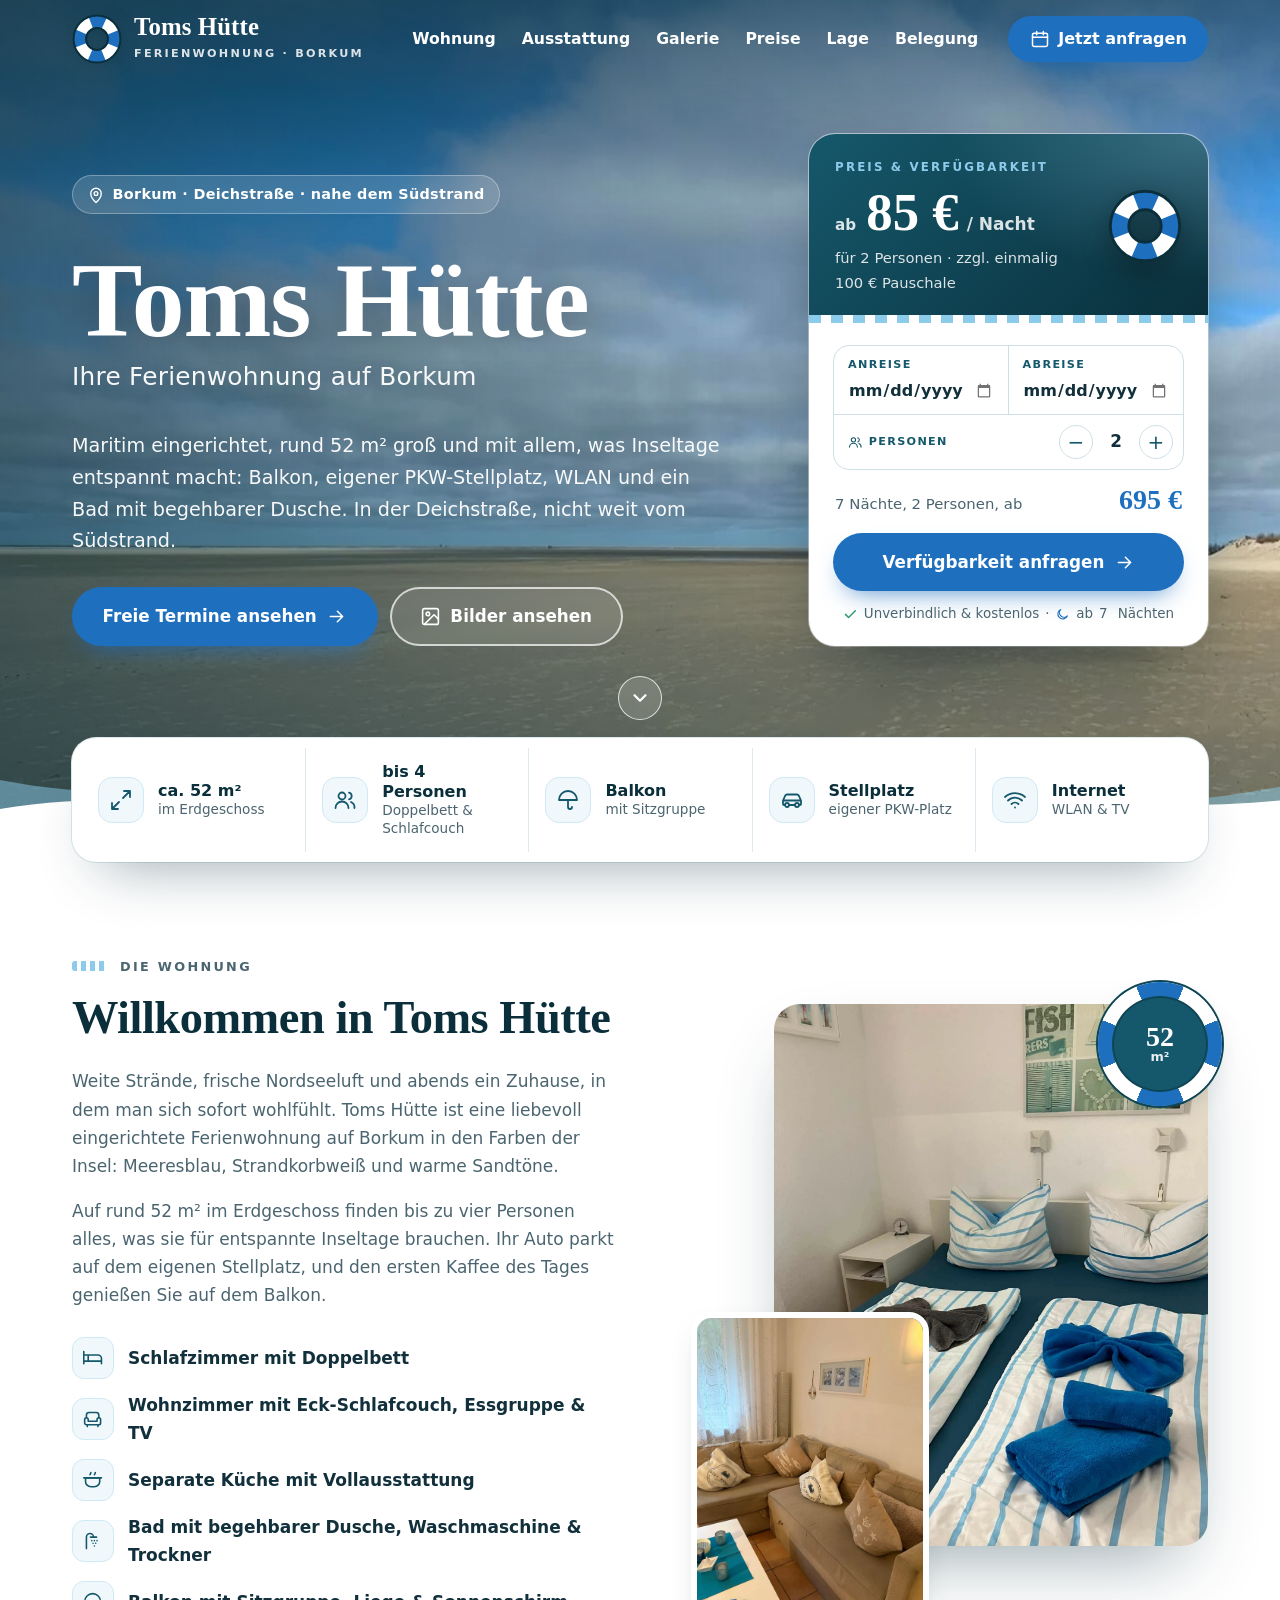
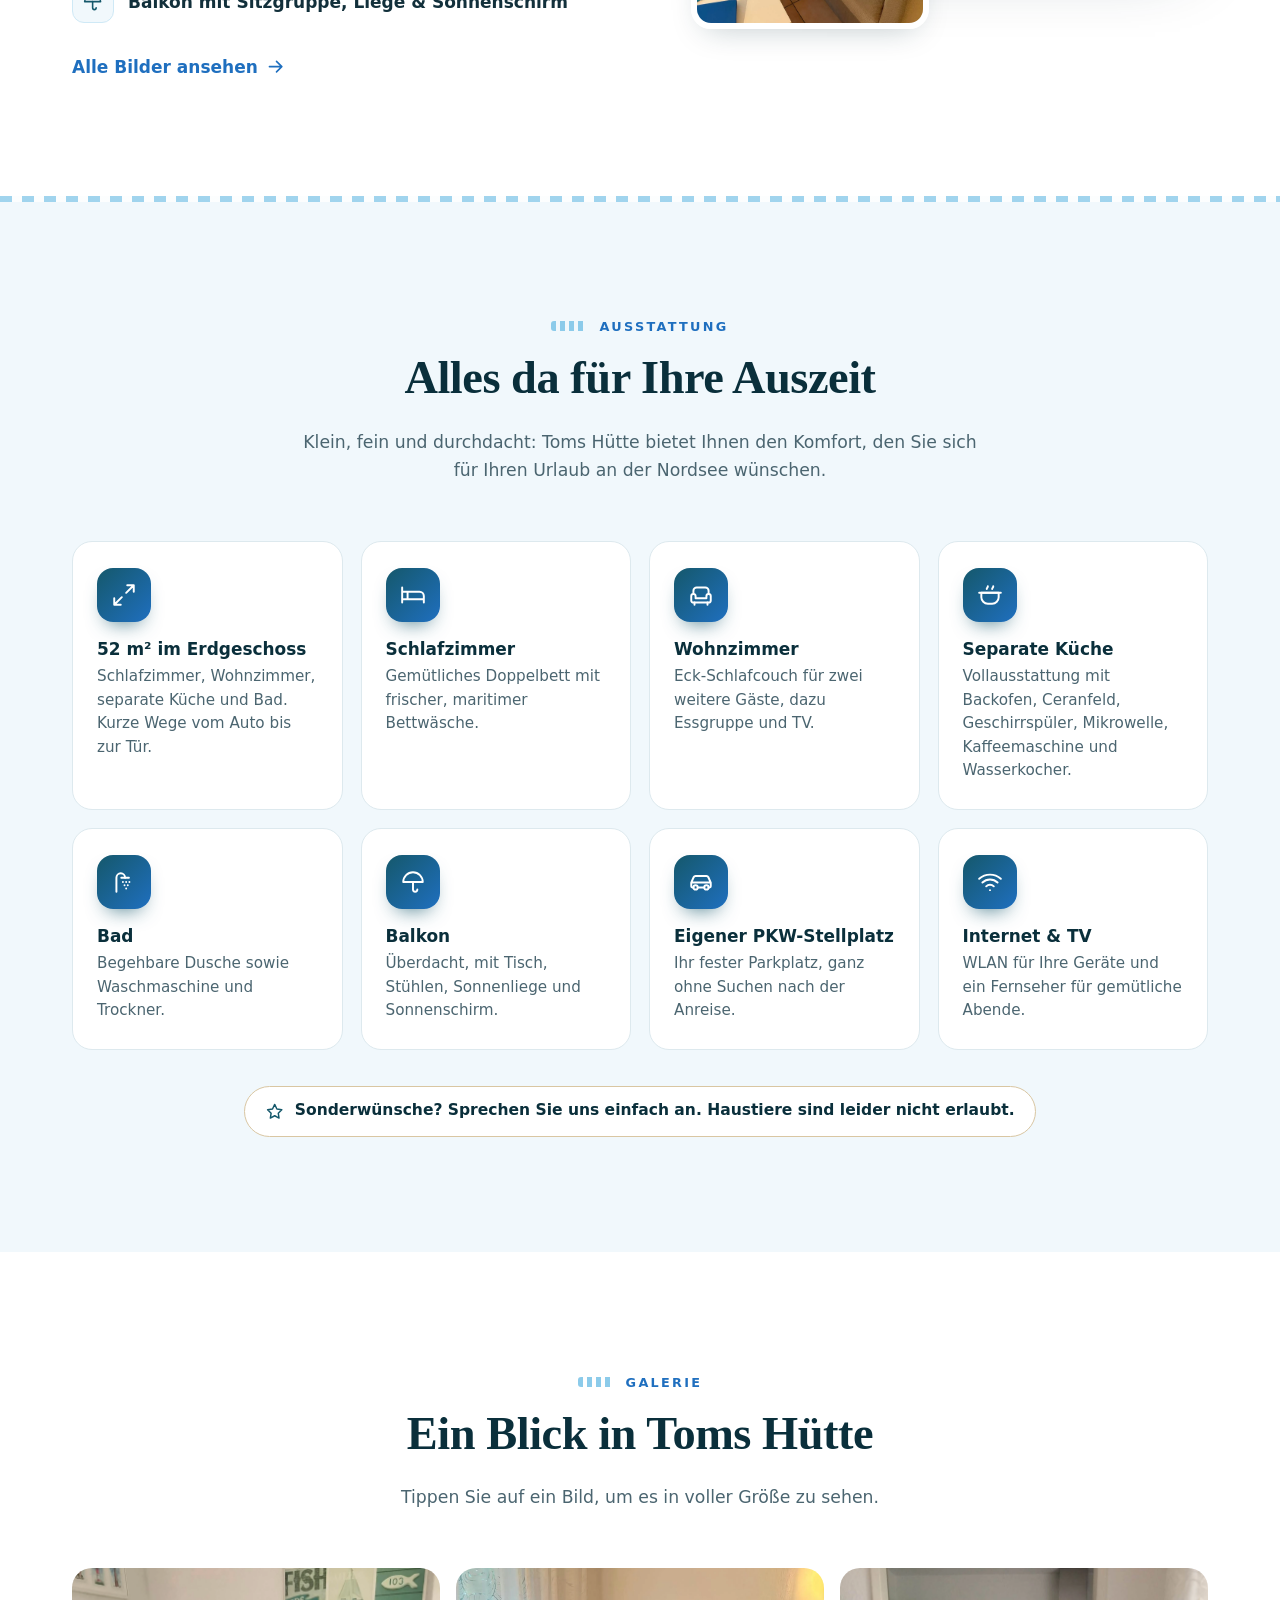
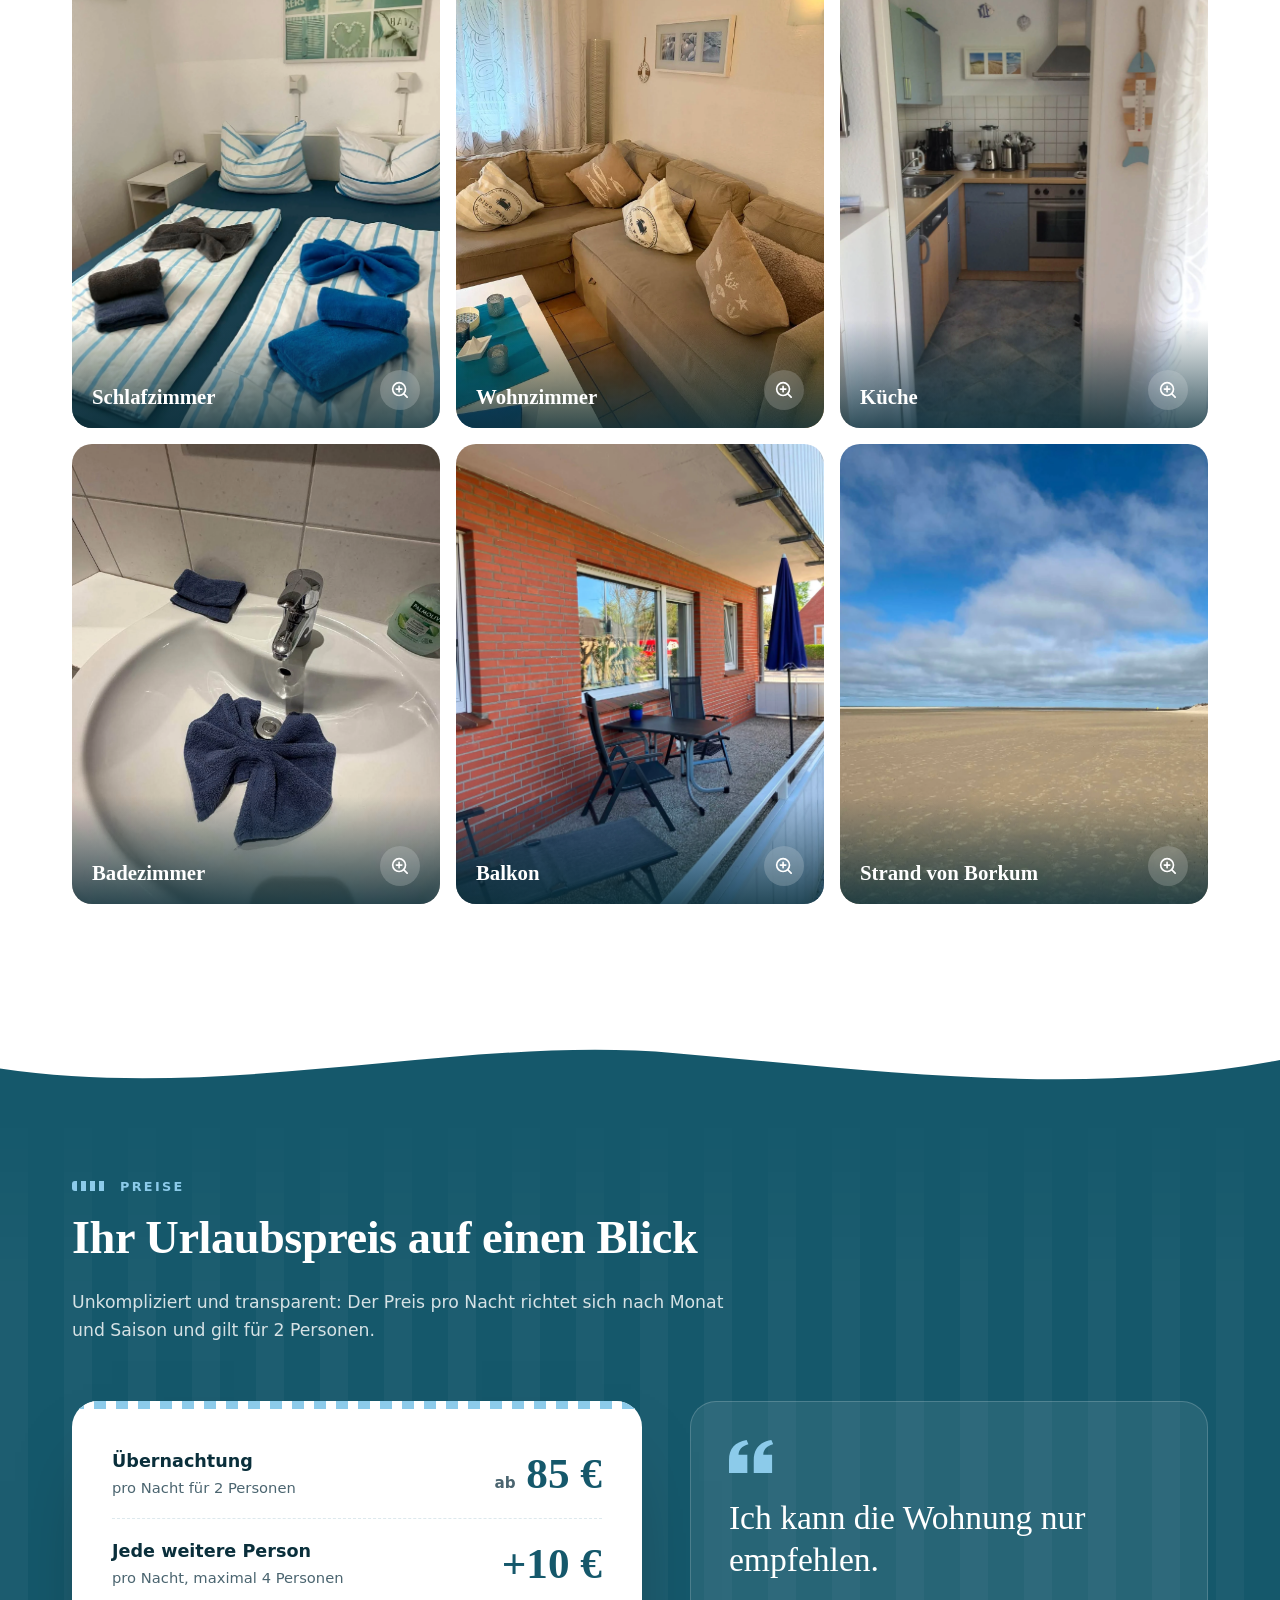
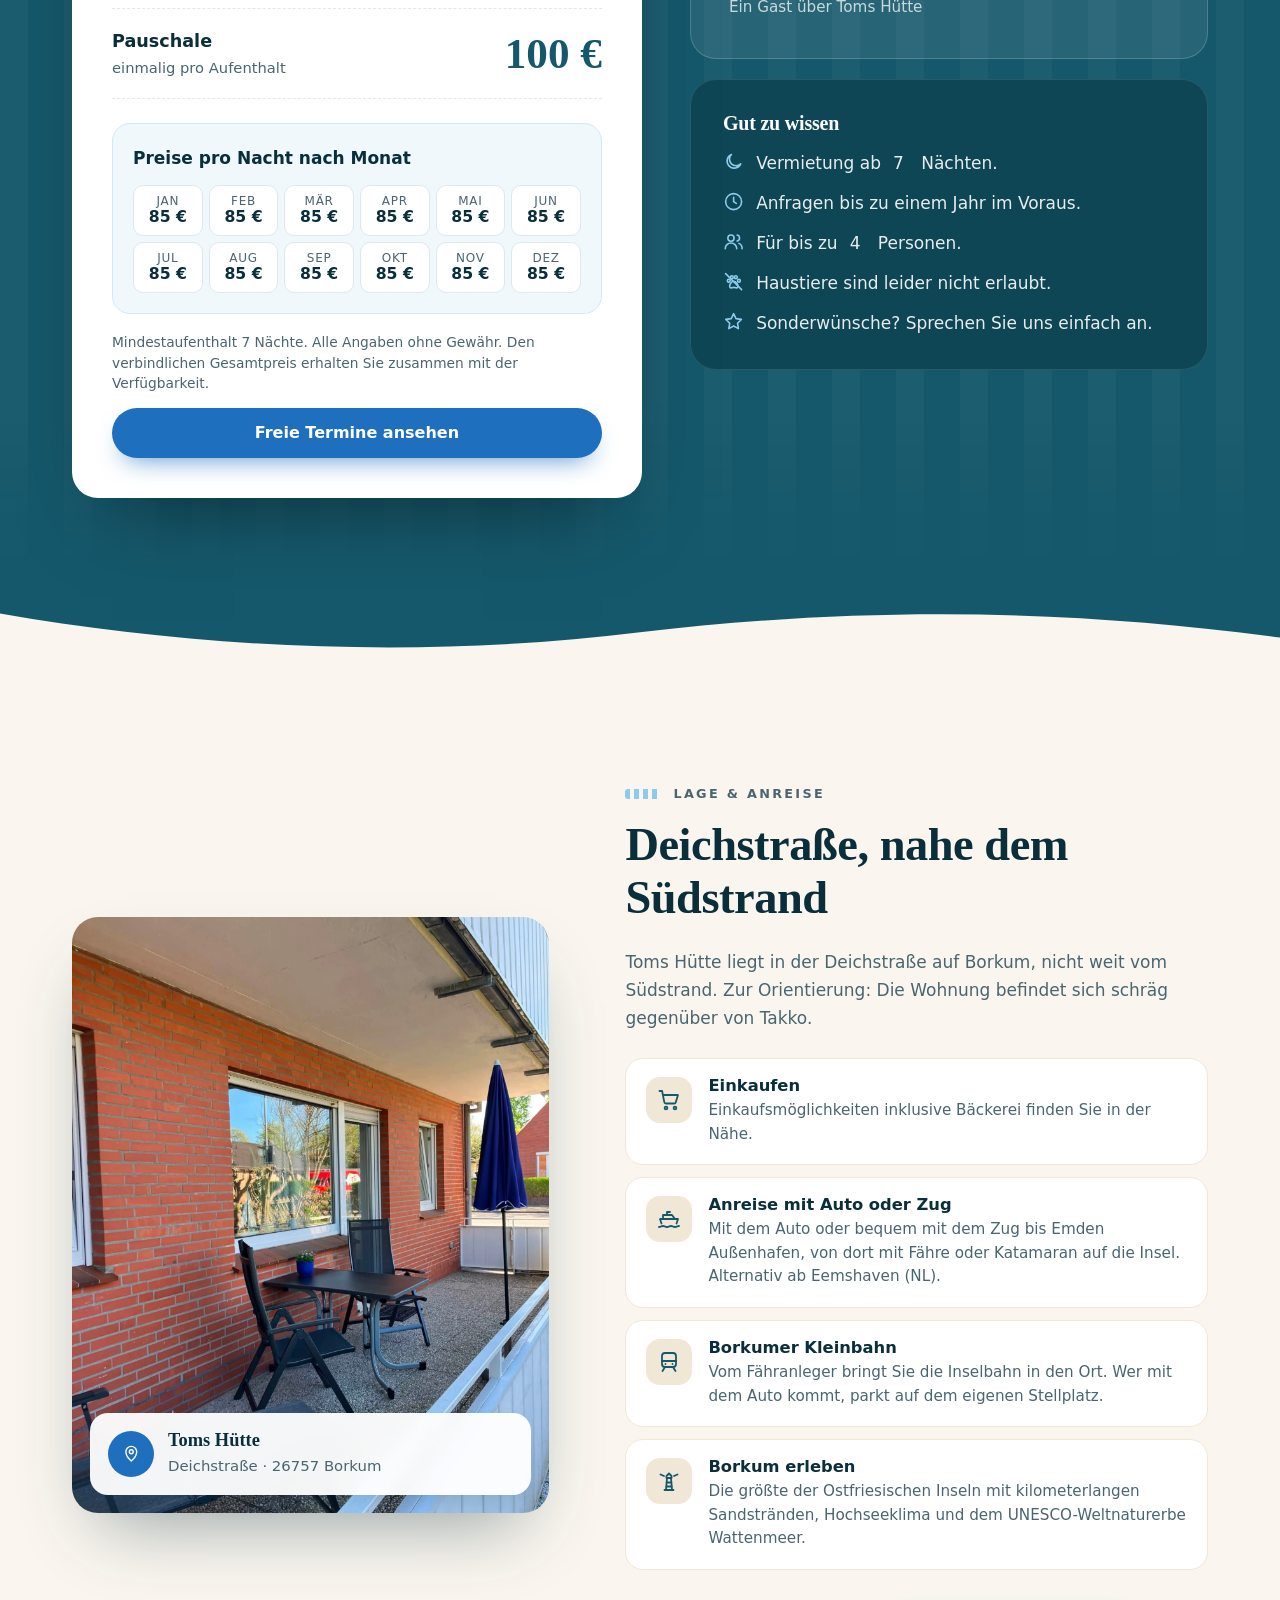
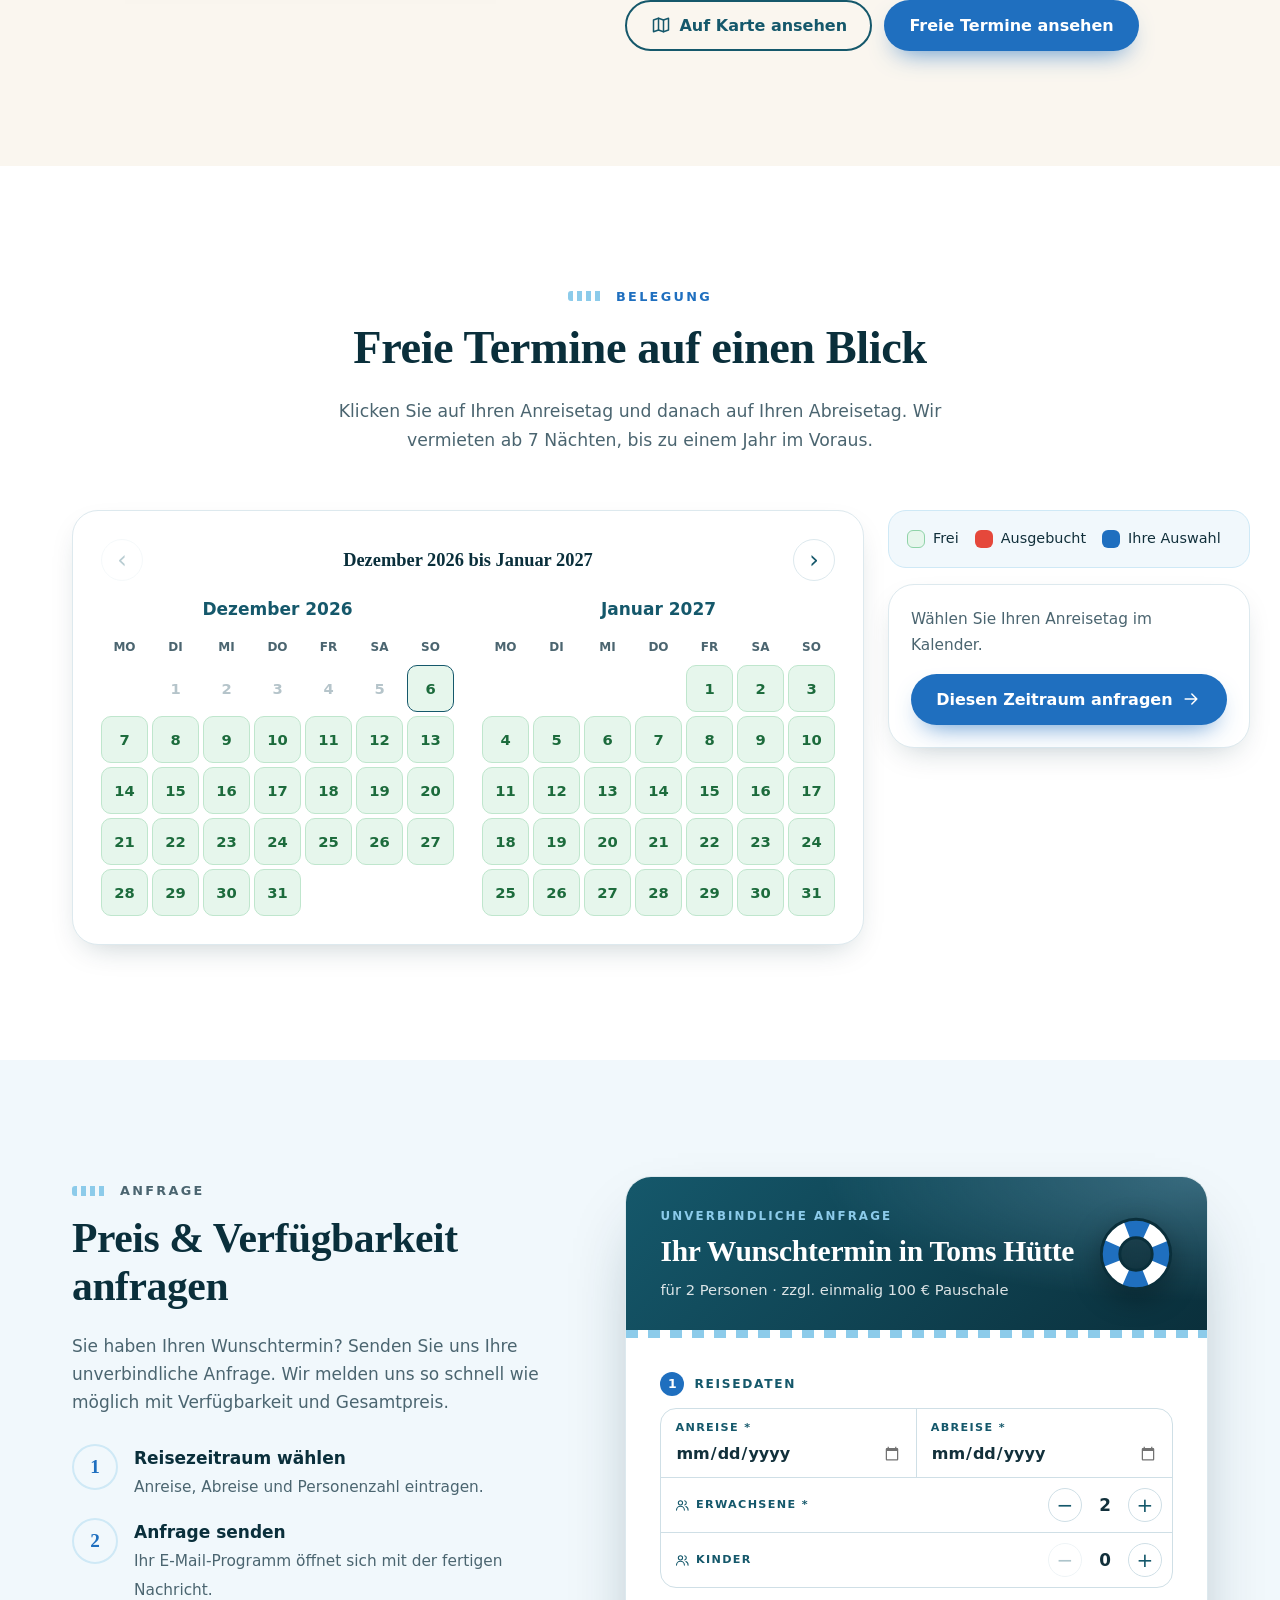
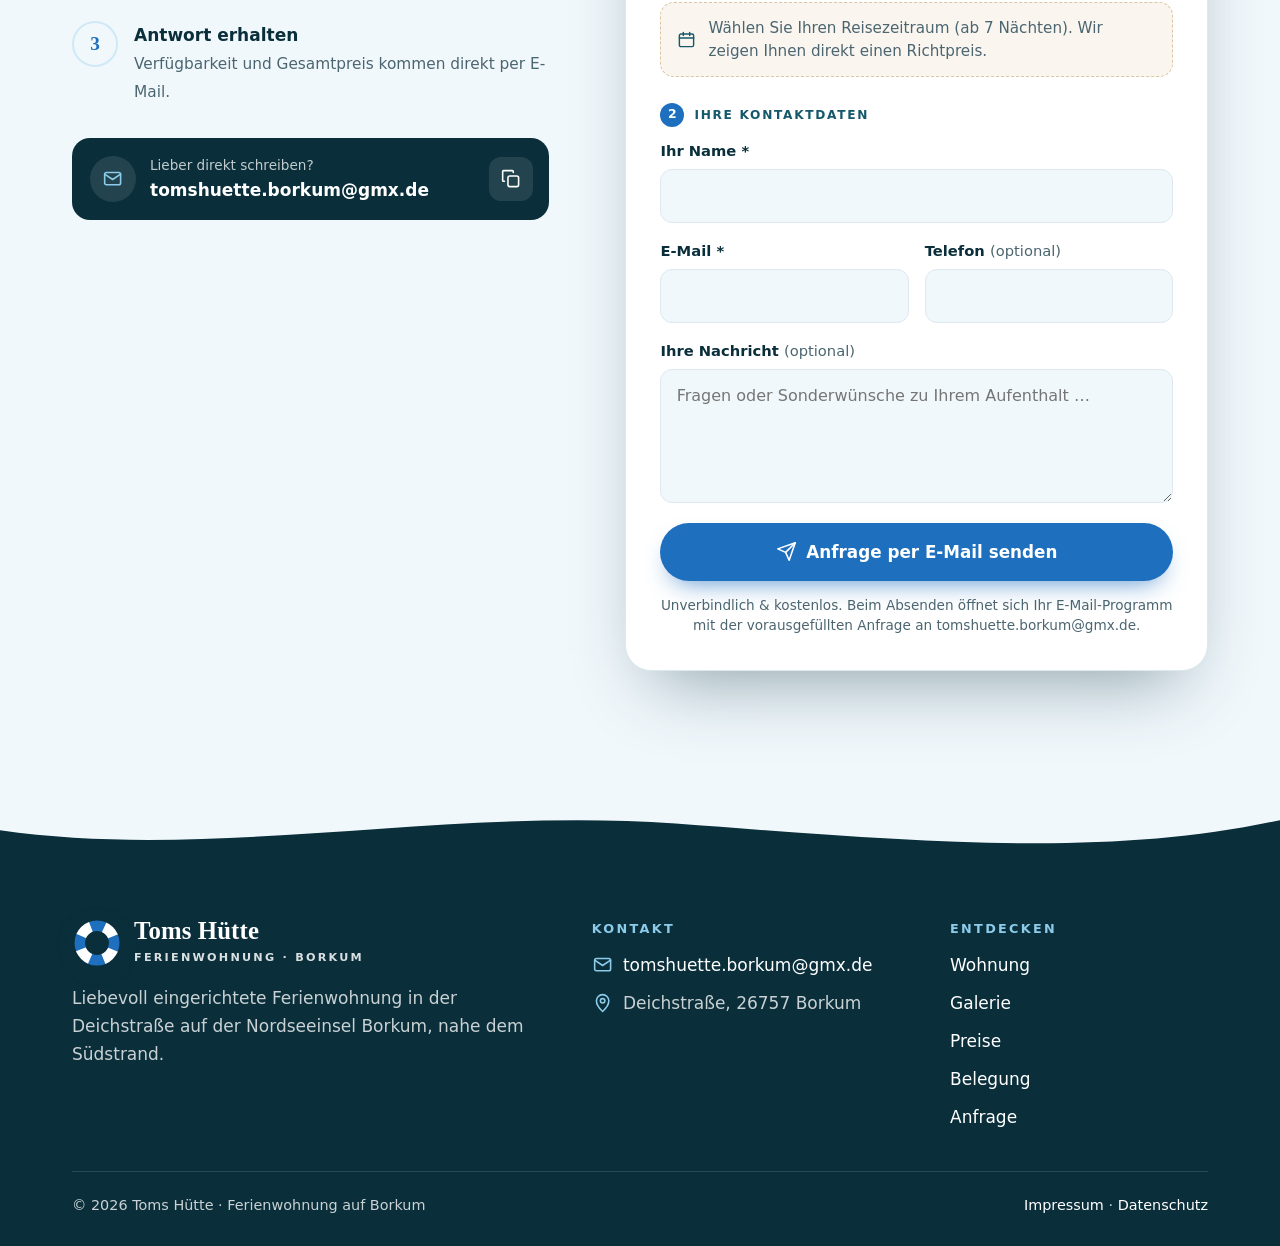
==== index.html @ 30ffc005 "Website Toms Hütte mit Verwaltung über Firebase Ferienwohnung Toms Hütte auf Borkum: Startseite mit " ====
<!doctype html>
<html lang="de">
<head>
  <meta charset="utf-8">
  <meta name="viewport" content="width=device-width, initial-scale=1">
  <title>Toms Hütte | Ferienwohnung auf Borkum nahe dem Südstrand</title>
  <meta name="description" content="Toms Hütte: liebevoll eingerichtete Ferienwohnung auf Borkum in der Deichstraße nahe dem Südstrand. 52 m² im Erdgeschoss für bis zu 4 Personen, mit Balkon, eigenem PKW-Stellplatz, WLAN, Waschmaschine und Trockner. Jetzt freie Termine ansehen und anfragen.">
  <meta name="theme-color" content="#15586b">
  <meta property="og:type" content="website">
  <meta property="og:locale" content="de_DE">
  <meta property="og:title" content="Toms Hütte | Ferienwohnung auf Borkum">
  <meta property="og:description" content="52 m² Nordsee-Gemütlichkeit im Erdgeschoss für bis zu 4 Personen, nahe dem Südstrand.">
  <meta property="og:image" content="images/schlafzimmer.webp">
  <link rel="icon" href="images/favicon.svg" type="image/svg+xml">
  <link rel="apple-touch-icon" href="images/apple-touch-icon.png">
  <link rel="stylesheet" href="css/style.css">
  <script>document.documentElement.classList.add('js');</script>
  <script type="application/ld+json">
  {
    "@context": "https://schema.org",
    "@type": "LodgingBusiness",
    "name": "Toms Hütte, Ferienwohnung auf Borkum",
    "description": "Ferienwohnung mit ca. 52 m² im Erdgeschoss in der Deichstraße auf Borkum, nahe dem Südstrand. Für bis zu 4 Personen, mit Balkon, eigenem PKW-Stellplatz, WLAN, Waschmaschine, Trockner und begehbarer Dusche.",
    "image": ["images/schlafzimmer.webp", "images/wohnzimmer.webp", "images/kueche.webp", "images/bad.webp", "images/balkon.webp", "images/strand.webp"],
    "email": "tomshuette.borkum@gmx.de",
    "address": { "@type": "PostalAddress", "streetAddress": "Deichstraße", "postalCode": "26757", "addressLocality": "Borkum", "addressCountry": "DE" },
    "petsAllowed": false,
    "amenityFeature": [
      { "@type": "LocationFeatureSpecification", "name": "Balkon", "value": true },
      { "@type": "LocationFeatureSpecification", "name": "Eigener PKW-Stellplatz", "value": true },
      { "@type": "LocationFeatureSpecification", "name": "WLAN", "value": true },
      { "@type": "LocationFeatureSpecification", "name": "Waschmaschine und Trockner", "value": true },
      { "@type": "LocationFeatureSpecification", "name": "Begehbare Dusche", "value": true }
    ]
  }
  </script>
</head>
<body>

<!-- Icon-Sprite -->
<svg class="sprite" aria-hidden="true" focusable="false">
  <!-- Logo: schlichter blau-weißer Rettungsring -->
  <symbol id="logo-ring" viewBox="0 0 64 64">
    <circle cx="32" cy="32" r="22" fill="none" stroke="#ffffff" stroke-width="16"/>
    <circle cx="32" cy="32" r="22" fill="none" stroke="#1f6fbf" stroke-width="16" stroke-dasharray="17.28 17.28" transform="rotate(-22.5 32 32)"/>
    <circle cx="32" cy="32" r="30" fill="none" stroke="#0a2f3b" stroke-width="2.5"/>
    <circle cx="32" cy="32" r="14" fill="none" stroke="#0a2f3b" stroke-width="2.5"/>
  </symbol>
  <symbol id="i-check" viewBox="0 0 24 24"><path d="M20 6 9 17l-5-5"/></symbol>
  <symbol id="i-pin" viewBox="0 0 24 24"><path d="M12 22s7-6.2 7-12a7 7 0 1 0-14 0c0 5.8 7 12 7 12z"/><circle cx="12" cy="10" r="2.5"/></symbol>
  <symbol id="i-mail" viewBox="0 0 24 24"><rect x="3" y="5" width="18" height="14" rx="2"/><path d="m3 7 9 6 9-6"/></symbol>
  <symbol id="i-expand" viewBox="0 0 24 24"><path d="M15 3h6v6M9 21H3v-6M21 3l-7 7M3 21l7-7"/></symbol>
  <symbol id="i-umbrella" viewBox="0 0 24 24"><path d="M12 3a9 9 0 0 1 9 9H3a9 9 0 0 1 9-9z"/><path d="M12 12v7a2 2 0 0 0 4 0"/></symbol>
  <symbol id="i-car" viewBox="0 0 24 24"><path d="M5 17H4a1 1 0 0 1-1-1v-3.5l2.2-4.9A2 2 0 0 1 7 6.5h10a2 2 0 0 1 1.8 1.1l2.2 4.9V16a1 1 0 0 1-1 1h-1M9 17h6M3.5 12.5h17"/><circle cx="7" cy="17" r="2"/><circle cx="17" cy="17" r="2"/></symbol>
  <symbol id="i-shower" viewBox="0 0 24 24"><path d="M5 21V8a4 4 0 0 1 8 0"/><path d="M9.5 8h7"/><path d="M11 12v.01M14 12v.01M17 12v.01M12.5 15v.01M15.5 15v.01M14 18v.01"/></symbol>
  <symbol id="i-pot" viewBox="0 0 24 24"><path d="M4 10h16v4a6 6 0 0 1-6 6h-4a6 6 0 0 1-6-6z"/><path d="M2 10h20"/><path d="M9 6.5c0-1 1-1 1-2.5M14 6.5c0-1 1-1 1-2.5"/></symbol>
  <symbol id="i-bed" viewBox="0 0 24 24"><path d="M2 5v14M2 9h16a4 4 0 0 1 4 4v6M2 16h20M7 9v7"/></symbol>
  <symbol id="i-sofa" viewBox="0 0 24 24"><path d="M5 11V8a3 3 0 0 1 3-3h8a3 3 0 0 1 3 3v3"/><path d="M3 13a2 2 0 0 1 4 0v2h10v-2a2 2 0 0 1 4 0v4a2 2 0 0 1-2 2H5a2 2 0 0 1-2-2z"/><path d="M6 19v2M18 19v2"/></symbol>
  <symbol id="i-ship" viewBox="0 0 24 24"><path d="M2 20c2 0 2-1 4-1s2 1 4 1 2-1 4-1 2 1 4 1 2-1 4-1"/><path d="M4.5 16.5 3 12h18l-1.5 4.5"/><path d="M6 12V8h9l3 4"/><path d="M10 8V5h3"/></symbol>
  <symbol id="i-train" viewBox="0 0 24 24"><rect x="5" y="3" width="14" height="14" rx="3"/><path d="M5 11h14"/><path d="M8.5 14h.01M15.5 14h.01"/><path d="m8 17-2.5 4M16 17l2.5 4"/></symbol>
  <symbol id="i-lighthouse" viewBox="0 0 24 24"><path d="M9 21 10 9h4l1 12"/><path d="M7.5 21h9"/><path d="M9.5 9V7l2.5-2.5L14.5 7v2"/><path d="M9.7 13.5h4.6M9.4 17.5h5.2"/><path d="M3.5 5.5 7 7M20.5 5.5 17 7"/></symbol>
  <symbol id="i-cart" viewBox="0 0 24 24"><circle cx="9" cy="20" r="1.4"/><circle cx="18" cy="20" r="1.4"/><path d="M2.5 3h2.6l2.2 11.2a1.6 1.6 0 0 0 1.6 1.3h8.3a1.6 1.6 0 0 0 1.6-1.2L21 7H6"/></symbol>
  <symbol id="i-wifi" viewBox="0 0 24 24"><path d="M2 9a15 15 0 0 1 20 0"/><path d="M5 12.5a10 10 0 0 1 14 0"/><path d="M8.5 16a5 5 0 0 1 7 0"/><path d="M12 19.5v.01"/></symbol>
  <symbol id="i-nopets" viewBox="0 0 24 24"><circle cx="6.5" cy="11" r="1.6"/><circle cx="10" cy="7" r="1.6"/><circle cx="14.5" cy="7" r="1.6"/><circle cx="18" cy="11" r="1.6"/><path d="M12.2 11.5c-2.4 0-4.7 3.3-4.7 5.6a1.9 1.9 0 0 0 2.4 1.9c.9-.3 1.5-.5 2.3-.5s1.4.2 2.3.5a1.9 1.9 0 0 0 2.4-1.9c0-2.3-2.3-5.6-4.7-5.6z"/><path d="M3 3l18 18"/></symbol>
  <symbol id="i-calendar" viewBox="0 0 24 24"><rect x="3" y="5" width="18" height="16" rx="2"/><path d="M3 10h18M8 3v4M16 3v4"/></symbol>
  <symbol id="i-moon" viewBox="0 0 24 24"><path d="M20 14.5A8 8 0 1 1 9.5 4a6.5 6.5 0 0 0 10.5 10.5z"/></symbol>
  <symbol id="i-clock" viewBox="0 0 24 24"><circle cx="12" cy="12" r="9"/><path d="M12 7v5l3 2"/></symbol>
  <symbol id="i-star" viewBox="0 0 24 24"><path d="m12 3 2.7 5.6 6.1.9-4.4 4.3 1 6.1L12 17l-5.4 2.9 1-6.1-4.4-4.3 6.1-.9z"/></symbol>
  <symbol id="i-arrow" viewBox="0 0 24 24"><path d="M5 12h14M13 6l6 6-6 6"/></symbol>
  <symbol id="i-copy" viewBox="0 0 24 24"><rect x="9" y="9" width="12" height="12" rx="2"/><path d="M5 15H4a1 1 0 0 1-1-1V4a1 1 0 0 1 1-1h10a1 1 0 0 1 1 1v1"/></symbol>
  <symbol id="i-zoom" viewBox="0 0 24 24"><circle cx="11" cy="11" r="7"/><path d="m20 20-4-4M11 8v6M8 11h6"/></symbol>
  <symbol id="i-images" viewBox="0 0 24 24"><rect x="3" y="3" width="18" height="18" rx="2"/><circle cx="9" cy="9" r="2"/><path d="m21 15-5-5L5 21"/></symbol>
  <symbol id="i-close" viewBox="0 0 24 24"><path d="M6 6l12 12M18 6 6 18"/></symbol>
  <symbol id="i-left" viewBox="0 0 24 24"><path d="m15 6-6 6 6 6"/></symbol>
  <symbol id="i-right" viewBox="0 0 24 24"><path d="m9 6 6 6-6 6"/></symbol>
  <symbol id="i-down" viewBox="0 0 24 24"><path d="m6 9 6 6 6-6"/></symbol>
  <symbol id="i-send" viewBox="0 0 24 24"><path d="M22 2 11 13"/><path d="M22 2 15 22l-4-9-9-4z"/></symbol>
  <symbol id="i-map" viewBox="0 0 24 24"><path d="M9 4 3 6v14l6-2 6 2 6-2V4l-6 2z"/><path d="M9 4v14M15 6v14"/></symbol>
  <symbol id="i-users" viewBox="0 0 24 24"><circle cx="9" cy="8" r="3.5"/><path d="M2.5 20a6.5 6.5 0 0 1 13 0"/><path d="M16 4.6a3.5 3.5 0 0 1 0 6.8M18 14a6 6 0 0 1 3.5 6"/></symbol>
</svg>

<a class="skip-link" href="#main">Zum Inhalt springen</a>

<!-- ========== HEADER ========== -->
<header class="site-header" id="site-header">
  <div class="container header-inner">
    <a href="#top" class="brand" aria-label="Toms Hütte, zur Startseite">
      <svg class="brand-logo" aria-hidden="true"><use href="#logo-ring"/></svg>
      <span class="brand-text">
        <span class="brand-name">Toms Hütte</span>
        <span class="brand-sub">Ferienwohnung · Borkum</span>
      </span>
    </a>

    <nav class="main-nav" id="main-nav" aria-label="Hauptnavigation">
      <ul>
        <li><a href="#wohnung">Wohnung</a></li>
        <li><a href="#ausstattung">Ausstattung</a></li>
        <li><a href="#galerie">Galerie</a></li>
        <li><a href="#preise">Preise</a></li>
        <li><a href="#lage">Lage</a></li>
        <li><a href="#belegung">Belegung</a></li>
      </ul>
      <a class="btn btn-primary nav-cta" href="#anfrage">
        <svg class="icon" aria-hidden="true"><use href="#i-calendar"/></svg>
        Jetzt anfragen
      </a>
    </nav>

    <button class="nav-toggle" type="button" aria-expanded="false" aria-controls="main-nav" aria-label="Menü öffnen">
      <span></span><span></span><span></span>
    </button>
  </div>
</header>

<main id="main">

  <!-- ========== HERO ========== -->
  <section class="hero" id="top">
    <div class="hero-media">
      <img id="hero-img" src="images/strand.webp" alt="Weiter Sandstrand auf Borkum unter blauem Himmel" width="1500" height="2000" fetchpriority="high">
    </div>

    <div class="container hero-grid">
      <div class="hero-content">
        <p class="hero-eyebrow">
          <svg class="icon" aria-hidden="true"><use href="#i-pin"/></svg>
          Borkum · Deichstraße · nahe dem Südstrand
        </p>
        <h1>Toms Hütte <small>Ihre Ferienwohnung auf Borkum</small></h1>
        <p class="lead">Maritim eingerichtet, rund 52&nbsp;m² groß und mit allem, was Inseltage entspannt macht: Balkon, eigener PKW-Stellplatz, WLAN und ein Bad mit begehbarer Dusche. In der Deichstraße, nicht weit vom Südstrand.</p>
        <div class="hero-actions">
          <a class="btn btn-primary btn-lg" href="#belegung">
            Freie Termine ansehen
            <svg class="icon" aria-hidden="true"><use href="#i-arrow"/></svg>
          </a>
          <a class="btn btn-ghost btn-lg" href="#galerie">
            <svg class="icon" aria-hidden="true"><use href="#i-images"/></svg>
            Bilder ansehen
          </a>
        </div>
      </div>

      <aside class="booking-card" aria-labelledby="booking-title">
        <div class="booking-head">
          <div>
            <p class="booking-kicker" id="booking-title">Preis &amp; Verfügbarkeit</p>
            <p class="booking-price"><span class="from">ab</span><strong data-price-min>85&nbsp;€</strong><span>/ Nacht</span></p>
            <p class="booking-fee" data-price-note>für 2 Personen · zzgl. einmalig 100&nbsp;€ Pauschale</p>
          </div>
          <svg class="booking-ring" aria-hidden="true"><use href="#logo-ring"/></svg>
        </div>

        <form class="booking-body" id="quick-form" novalidate>
          <div class="bf-group">
            <div class="bf-field">
              <label for="q-arrival">Anreise</label>
              <input type="date" id="q-arrival" name="arrival">
            </div>
            <div class="bf-field">
              <label for="q-departure">Abreise</label>
              <input type="date" id="q-departure" name="departure">
            </div>
            <div class="bf-field bf-field--row">
              <label for="q-persons"><svg class="icon" aria-hidden="true"><use href="#i-users"/></svg>Personen</label>
              <div class="stepper">
                <button type="button" data-step="-1" aria-label="Eine Person weniger">−</button>
                <input type="number" id="q-persons" name="persons" value="2" min="1" max="4" inputmode="numeric" data-max-persons-input>
                <button type="button" data-step="1" aria-label="Eine Person mehr">+</button>
              </div>
            </div>
          </div>

          <div class="booking-total" aria-live="polite">
            <span id="q-total-label">Beispiel: 7 Nächte, 2 Personen</span>
            <strong id="q-total-value">695&nbsp;€</strong>
          </div>

          <button class="btn btn-primary btn-block btn-lg" type="submit">
            Verfügbarkeit anfragen
            <svg class="icon" aria-hidden="true"><use href="#i-arrow"/></svg>
          </button>
          <p class="booking-note">
            <svg class="icon" aria-hidden="true"><use href="#i-check"/></svg>Unverbindlich &amp; kostenlos
            <span aria-hidden="true">·</span>
            <svg class="icon" aria-hidden="true"><use href="#i-moon"/></svg>ab <span data-min-nights>7</span>&nbsp;Nächten
          </p>
        </form>
      </aside>
    </div>

    <a class="scroll-cue" href="#wohnung" aria-label="Nach unten scrollen">
      <span>Mehr entdecken</span>
      <svg class="icon" aria-hidden="true"><use href="#i-down"/></svg>
    </a>

    <svg class="hero-wave" viewBox="0 0 1440 120" preserveAspectRatio="none" aria-hidden="true">
      <path class="wave-back" d="M0,62 C240,112 480,14 720,46 C960,78 1200,118 1440,70 L1440,120 L0,120 Z"/>
      <path class="wave-front" d="M0,96 C200,62 420,120 720,92 C1020,64 1240,106 1440,86 L1440,120 L0,120 Z"/>
    </svg>
  </section>

  <!-- ========== ECKDATEN-LEISTE ========== -->
  <div class="facts-wrap">
    <div class="container">
      <ul class="facts-bar" aria-label="Eckdaten der Wohnung">
        <li><span class="fact-ic"><svg class="icon" aria-hidden="true"><use href="#i-expand"/></svg></span><span><strong>ca. 52 m²</strong><small>im Erdgeschoss</small></span></li>
        <li><span class="fact-ic"><svg class="icon" aria-hidden="true"><use href="#i-users"/></svg></span><span><strong>bis 4 Personen</strong><small>Doppelbett &amp; Schlafcouch</small></span></li>
        <li><span class="fact-ic"><svg class="icon" aria-hidden="true"><use href="#i-umbrella"/></svg></span><span><strong>Balkon</strong><small>mit Sitzgruppe</small></span></li>
        <li><span class="fact-ic"><svg class="icon" aria-hidden="true"><use href="#i-car"/></svg></span><span><strong>Stellplatz</strong><small>eigener PKW-Platz</small></span></li>
        <li><span class="fact-ic"><svg class="icon" aria-hidden="true"><use href="#i-wifi"/></svg></span><span><strong>Internet</strong><small>WLAN &amp; TV</small></span></li>
      </ul>
    </div>
  </div>

  <!-- ========== WOHNUNG ========== -->
  <section class="section intro" id="wohnung">
    <div class="container intro-grid">
      <div class="intro-text">
        <p class="eyebrow">Die Wohnung</p>
        <h2>Willkommen in Toms&nbsp;Hütte</h2>
        <p>Weite Strände, frische Nordseeluft und abends ein Zuhause, in dem man sich sofort wohlfühlt. Toms Hütte ist eine liebevoll eingerichtete Ferienwohnung auf Borkum in den Farben der Insel: Meeresblau, Strandkorbweiß und warme Sandtöne.</p>
        <p>Auf rund 52&nbsp;m² im Erdgeschoss finden bis zu vier Personen alles, was sie für entspannte Inseltage brauchen. Ihr Auto parkt auf dem eigenen Stellplatz, und den ersten Kaffee des Tages genießen Sie auf dem Balkon.</p>

        <ul class="room-list">
          <li><span class="room-ic"><svg class="icon" aria-hidden="true"><use href="#i-bed"/></svg></span>Schlafzimmer mit Doppelbett</li>
          <li><span class="room-ic"><svg class="icon" aria-hidden="true"><use href="#i-sofa"/></svg></span>Wohnzimmer mit Eck-Schlafcouch, Essgruppe &amp; TV</li>
          <li><span class="room-ic"><svg class="icon" aria-hidden="true"><use href="#i-pot"/></svg></span>Separate Küche mit Vollausstattung</li>
          <li><span class="room-ic"><svg class="icon" aria-hidden="true"><use href="#i-shower"/></svg></span>Bad mit begehbarer Dusche, Waschmaschine &amp; Trockner</li>
          <li><span class="room-ic"><svg class="icon" aria-hidden="true"><use href="#i-umbrella"/></svg></span>Balkon mit Sitzgruppe, Liege &amp; Sonnenschirm</li>
        </ul>

        <a class="text-link" href="#galerie">Alle Bilder ansehen <svg class="icon" aria-hidden="true"><use href="#i-arrow"/></svg></a>
      </div>

      <div class="collage reveal">
        <button class="collage-main" type="button" data-collage="0" aria-label="Bild vergrößern">
          <img src="images/schlafzimmer.webp" alt="Schlafzimmer mit Doppelbett und blau-weiß gestreifter Bettwäsche" data-caption="Schlafzimmer mit Doppelbett" width="1500" height="2000" loading="lazy">
        </button>
        <button class="collage-sub" type="button" data-collage="1" aria-label="Bild vergrößern">
          <img src="images/wohnzimmer.webp" alt="Wohnzimmer mit beiger Eck-Schlafcouch und maritimen Kissen" data-caption="Wohnzimmer mit Eck-Schlafcouch" width="1200" height="1600" loading="lazy">
        </button>
        <div class="ring-badge" aria-hidden="true">
          <div class="ring-badge-inner"><strong>52</strong><span>m²</span></div>
        </div>
      </div>
    </div>
  </section>

  <!-- ========== AUSSTATTUNG ========== -->
  <section class="section features" id="ausstattung">
    <div class="container">
      <div class="section-head center reveal">
        <p class="eyebrow">Ausstattung</p>
        <h2>Alles da für Ihre Auszeit</h2>
        <p>Klein, fein und durchdacht: Toms Hütte bietet Ihnen den Komfort, den Sie sich für Ihren Urlaub an der Nordsee wünschen.</p>
      </div>

      <div class="feature-grid">
        <article class="feature reveal">
          <span class="feature-icon"><svg class="icon" aria-hidden="true"><use href="#i-expand"/></svg></span>
          <h3>52 m² im Erdgeschoss</h3>
          <p>Schlafzimmer, Wohnzimmer, separate Küche und Bad. Kurze Wege vom Auto bis zur Tür.</p>
        </article>
        <article class="feature reveal">
          <span class="feature-icon"><svg class="icon" aria-hidden="true"><use href="#i-bed"/></svg></span>
          <h3>Schlafzimmer</h3>
          <p>Gemütliches Doppelbett mit frischer, maritimer Bettwäsche.</p>
        </article>
        <article class="feature reveal">
          <span class="feature-icon"><svg class="icon" aria-hidden="true"><use href="#i-sofa"/></svg></span>
          <h3>Wohnzimmer</h3>
          <p>Eck-Schlafcouch für zwei weitere Gäste, dazu Essgruppe und TV.</p>
        </article>
        <article class="feature reveal">
          <span class="feature-icon"><svg class="icon" aria-hidden="true"><use href="#i-pot"/></svg></span>
          <h3>Separate Küche</h3>
          <p>Vollausstattung mit Backofen, Ceranfeld, Geschirrspüler, Mikrowelle, Kaffeemaschine und Wasserkocher.</p>
        </article>
        <article class="feature reveal">
          <span class="feature-icon"><svg class="icon" aria-hidden="true"><use href="#i-shower"/></svg></span>
          <h3>Bad</h3>
          <p>Begehbare Dusche sowie Waschmaschine und Trockner.</p>
        </article>
        <article class="feature reveal">
          <span class="feature-icon"><svg class="icon" aria-hidden="true"><use href="#i-umbrella"/></svg></span>
          <h3>Balkon</h3>
          <p>Überdacht, mit Tisch, Stühlen, Sonnenliege und Sonnenschirm.</p>
        </article>
        <article class="feature reveal">
          <span class="feature-icon"><svg class="icon" aria-hidden="true"><use href="#i-car"/></svg></span>
          <h3>Eigener PKW-Stellplatz</h3>
          <p>Ihr fester Parkplatz, ganz ohne Suchen nach der Anreise.</p>
        </article>
        <article class="feature reveal">
          <span class="feature-icon"><svg class="icon" aria-hidden="true"><use href="#i-wifi"/></svg></span>
          <h3>Internet &amp; TV</h3>
          <p>WLAN für Ihre Geräte und ein Fernseher für gemütliche Abende.</p>
        </article>
      </div>

      <p class="notice reveal">
        <svg class="icon" aria-hidden="true"><use href="#i-star"/></svg>
        Sonderwünsche? Sprechen Sie uns einfach an. Haustiere sind leider nicht erlaubt.
      </p>
    </div>
  </section>

  <!-- ========== GALERIE ========== -->
  <section class="section gallery" id="galerie">
    <div class="container">
      <div class="section-head center reveal">
        <p class="eyebrow">Galerie</p>
        <h2>Ein Blick in Toms Hütte</h2>
        <p>Tippen Sie auf ein Bild, um es in voller Größe zu sehen.</p>
      </div>

      <ul class="gallery-grid" id="gallery-grid">
        <li class="reveal"><button class="g-item" type="button" data-caption="Schlafzimmer mit Doppelbett" aria-label="Bild vergrößern: Schlafzimmer"><img src="images/schlafzimmer.webp" alt="Schlafzimmer mit Doppelbett, blau-weiß gestreifter Bettwäsche und Handtüchern" width="1500" height="2000" loading="lazy"><span class="g-overlay"><span class="g-caption">Schlafzimmer</span><svg class="icon" aria-hidden="true"><use href="#i-zoom"/></svg></span></button></li>
        <li class="reveal"><button class="g-item" type="button" data-caption="Wohnzimmer mit Eck-Schlafcouch" aria-label="Bild vergrößern: Wohnzimmer"><img src="images/wohnzimmer.webp" alt="Wohnzimmer mit beiger Eck-Schlafcouch, maritimen Kissen und Couchtisch" width="1200" height="1600" loading="lazy"><span class="g-overlay"><span class="g-caption">Wohnzimmer</span><svg class="icon" aria-hidden="true"><use href="#i-zoom"/></svg></span></button></li>
        <li class="reveal"><button class="g-item" type="button" data-caption="Separate Küche mit Vollausstattung" aria-label="Bild vergrößern: Küche"><img src="images/kueche.webp" alt="Küche in Blau und Holz mit Backofen, Ceranfeld, Kaffeemaschine und Geschirrspüler" width="1500" height="2000" loading="lazy"><span class="g-overlay"><span class="g-caption">Küche</span><svg class="icon" aria-hidden="true"><use href="#i-zoom"/></svg></span></button></li>
        <li class="reveal"><button class="g-item" type="button" data-caption="Badezimmer" aria-label="Bild vergrößern: Badezimmer"><img src="images/bad.webp" alt="Waschbecken im Badezimmer mit blauem Gästehandtuch" width="1200" height="1600" loading="lazy"><span class="g-overlay"><span class="g-caption">Badezimmer</span><svg class="icon" aria-hidden="true"><use href="#i-zoom"/></svg></span></button></li>
        <li class="reveal"><button class="g-item" type="button" data-caption="Balkon mit Sitzgruppe, Sonnenliege und Sonnenschirm" aria-label="Bild vergrößern: Balkon"><img src="images/balkon.webp" alt="Überdachter Balkon mit Tisch, zwei Stühlen, Sonnenliege und blauem Sonnenschirm" width="1500" height="2000" loading="lazy"><span class="g-overlay"><span class="g-caption">Balkon</span><svg class="icon" aria-hidden="true"><use href="#i-zoom"/></svg></span></button></li>
        <li class="reveal"><button class="g-item" type="button" data-caption="Der weite Strand von Borkum" aria-label="Bild vergrößern: Strand von Borkum"><img src="images/strand.webp" alt="Weiter Sandstrand auf Borkum unter blauem Himmel mit Wolken" width="1500" height="2000" loading="lazy"><span class="g-overlay"><span class="g-caption">Strand von Borkum</span><svg class="icon" aria-hidden="true"><use href="#i-zoom"/></svg></span></button></li>
      </ul>
    </div>
  </section>

  <!-- ========== PREISE ========== -->
  <div class="divider" style="--from: var(--white); --to: var(--petrol);" aria-hidden="true">
    <svg viewBox="0 0 1440 90" preserveAspectRatio="none"><path d="M0,58 C260,98 520,18 760,40 C1000,62 1220,92 1440,48 L1440,90 L0,90 Z"/></svg>
  </div>

  <section class="section pricing" id="preise">
    <div class="container">
      <div class="section-head reveal">
        <p class="eyebrow eyebrow--light">Preise</p>
        <h2>Ihr Urlaubspreis auf einen Blick</h2>
        <p>Unkompliziert und transparent: Der Preis pro Nacht richtet sich nach Monat und Saison und gilt für <span data-base-persons>2</span>&nbsp;Personen.</p>
      </div>

      <div class="pricing-grid">
        <div class="price-card reveal">
          <div class="price-rows">
            <div class="price-row">
              <div>
                <p class="price-label">Übernachtung</p>
                <p class="price-hint">pro Nacht für <span data-base-persons>2</span>&nbsp;Personen</p>
              </div>
              <p class="price-value"><small>ab</small> <span data-price-min>85&nbsp;€</span></p>
            </div>
            <div class="price-row">
              <div>
                <p class="price-label">Jede weitere Person</p>
                <p class="price-hint">pro Nacht, maximal <span data-max-persons>4</span>&nbsp;Personen</p>
              </div>
              <p class="price-value">+<span data-extra-person>10&nbsp;€</span></p>
            </div>
            <div class="price-row" data-fee-row>
              <div>
                <p class="price-label">Pauschale</p>
                <p class="price-hint">einmalig pro Aufenthalt</p>
              </div>
              <p class="price-value" data-fee>100&nbsp;€</p>
            </div>
          </div>

          <div class="season-box">
            <p class="calc-label">Preise pro Nacht nach Monat</p>
            <div class="month-grid" id="month-grid"></div>
            <div id="season-wrap" hidden>
              <p class="calc-label season-title">Saisonzeiten <small>(gelten vorrangig)</small></p>
              <ul class="season-list" id="season-list"></ul>
            </div>
          </div>

          <p class="small-print">Mindestaufenthalt <span data-min-nights>7</span>&nbsp;Nächte. Alle Angaben ohne Gewähr. Den verbindlichen Gesamtpreis erhalten Sie zusammen mit der Verfügbarkeit.</p>
          <a class="btn btn-primary btn-block" href="#belegung">Freie Termine ansehen</a>
        </div>

        <div class="pricing-side">
          <figure class="quote-card reveal">
            <svg class="quote-mark" viewBox="0 0 48 36" aria-hidden="true"><path d="M0 36V22C0 9.5 6.4 2.2 19.2 0l2 4.6C14 6.6 10.6 10.6 10.4 16H20v20zm27 0V22C27 9.5 33.4 2.2 46.2 0l2 4.6C41 6.6 37.6 10.6 37.4 16H47v20z"/></svg>
            <blockquote>Ich kann die Wohnung nur empfehlen.</blockquote>
            <figcaption>Ein Gast über Toms Hütte</figcaption>
          </figure>

          <div class="good-to-know reveal">
            <h3>Gut zu wissen</h3>
            <ul>
              <li><svg class="icon" aria-hidden="true"><use href="#i-moon"/></svg>Vermietung ab <span data-min-nights>7</span>&nbsp;Nächten.</li>
              <li><svg class="icon" aria-hidden="true"><use href="#i-clock"/></svg>Anfragen bis zu einem Jahr im Voraus.</li>
              <li><svg class="icon" aria-hidden="true"><use href="#i-users"/></svg>Für bis zu <span data-max-persons>4</span>&nbsp;Personen.</li>
              <li><svg class="icon" aria-hidden="true"><use href="#i-nopets"/></svg>Haustiere sind leider nicht erlaubt.</li>
              <li><svg class="icon" aria-hidden="true"><use href="#i-star"/></svg>Sonderwünsche? Sprechen Sie uns einfach an.</li>
            </ul>
          </div>
        </div>
      </div>
    </div>
  </section>

  <div class="divider" style="--from: var(--petrol); --to: var(--sand-50);" aria-hidden="true">
    <svg viewBox="0 0 1440 90" preserveAspectRatio="none"><path d="M0,30 C220,70 470,84 720,52 C980,20 1210,26 1440,58 L1440,90 L0,90 Z"/></svg>
  </div>

  <!-- ========== LAGE ========== -->
  <section class="section location" id="lage">
    <div class="container location-grid">
      <div class="location-media reveal">
        <img id="lage-img" src="images/balkon.webp" alt="Balkon von Toms Hütte vor der roten Klinkerfassade" width="1500" height="2000" loading="lazy">
        <div class="address-card">
          <span class="address-ic"><svg class="icon" aria-hidden="true"><use href="#i-pin"/></svg></span>
          <div>
            <strong>Toms Hütte</strong>
            <span>Deichstraße · 26757 Borkum</span>
          </div>
        </div>
      </div>

      <div class="location-text reveal">
        <p class="eyebrow">Lage &amp; Anreise</p>
        <h2>Deichstraße, nahe dem Südstrand</h2>
        <p>Toms Hütte liegt in der Deichstraße auf Borkum, nicht weit vom Südstrand. Zur Orientierung: Die Wohnung befindet sich schräg gegenüber von Takko.</p>

        <div class="info-cards">
          <div class="info-card">
            <span class="ic"><svg class="icon" aria-hidden="true"><use href="#i-cart"/></svg></span>
            <div>
              <h3>Einkaufen</h3>
              <p>Einkaufsmöglichkeiten inklusive Bäckerei finden Sie in der Nähe.</p>
            </div>
          </div>
          <div class="info-card">
            <span class="ic"><svg class="icon" aria-hidden="true"><use href="#i-ship"/></svg></span>
            <div>
              <h3>Anreise mit Auto oder Zug</h3>
              <p>Mit dem Auto oder bequem mit dem Zug bis Emden Außenhafen, von dort mit Fähre oder Katamaran auf die Insel. Alternativ ab Eemshaven (NL).</p>
            </div>
          </div>
          <div class="info-card">
            <span class="ic"><svg class="icon" aria-hidden="true"><use href="#i-train"/></svg></span>
            <div>
              <h3>Borkumer Kleinbahn</h3>
              <p>Vom Fähranleger bringt Sie die Inselbahn in den Ort. Wer mit dem Auto kommt, parkt auf dem eigenen Stellplatz.</p>
            </div>
          </div>
          <div class="info-card">
            <span class="ic"><svg class="icon" aria-hidden="true"><use href="#i-lighthouse"/></svg></span>
            <div>
              <h3>Borkum erleben</h3>
              <p>Die größte der Ostfriesischen Inseln mit kilometerlangen Sandstränden, Hochseeklima und dem UNESCO-Weltnaturerbe Wattenmeer.</p>
            </div>
          </div>
        </div>

        <div class="btn-row">
          <a class="btn btn-outline" href="https://www.google.com/maps/search/?api=1&amp;query=Deichstra%C3%9Fe%2C%2026757%20Borkum" target="_blank" rel="noopener noreferrer">
            <svg class="icon" aria-hidden="true"><use href="#i-map"/></svg>
            Auf Karte ansehen
          </a>
          <a class="btn btn-primary" href="#belegung">Freie Termine ansehen</a>
        </div>
      </div>
    </div>
  </section>

  <!-- ========== BELEGUNG ========== -->
  <section class="section availability" id="belegung">
    <div class="container">
      <div class="section-head center reveal">
        <p class="eyebrow">Belegung</p>
        <h2>Freie Termine auf einen Blick</h2>
        <p>Klicken Sie auf Ihren Anreisetag und danach auf Ihren Abreisetag. Wir vermieten ab <span data-min-nights>7</span>&nbsp;Nächten, bis zu einem Jahr im Voraus.</p>
      </div>

      <div class="avail-grid">
        <div class="cal-card reveal">
          <div class="calendar" id="calendar" aria-label="Belegungskalender"></div>
        </div>

        <aside class="avail-side reveal">
          <div class="legend" id="cal-legend">
            <span class="lg"><i class="lg-free"></i>Frei</span>
            <span class="lg"><i class="lg-booked"></i>Ausgebucht</span>
            <span class="lg"><i class="lg-sel"></i>Ihre Auswahl</span>
          </div>

          <div class="selection-card">
            <p class="sel-hint" id="sel-hint">Wählen Sie Ihren Anreisetag im Kalender.</p>
            <dl class="sel-details" id="sel-details" hidden>
              <div><dt>Anreise</dt><dd id="sel-from"></dd></div>
              <div><dt>Abreise</dt><dd id="sel-to"></dd></div>
              <div><dt>Dauer</dt><dd id="sel-nights"></dd></div>
              <div class="sel-total"><dt>Richtpreis für <span id="sel-persons">2 Personen</span></dt><dd id="sel-price"></dd></div>
            </dl>
            <button class="btn btn-primary btn-block" type="button" id="sel-apply" disabled>
              Diesen Zeitraum anfragen
              <svg class="icon" aria-hidden="true"><use href="#i-arrow"/></svg>
            </button>
            <button class="btn btn-link btn-block" type="button" id="sel-reset" hidden>Auswahl zurücksetzen</button>
          </div>
        </aside>
      </div>
    </div>
  </section>

  <!-- ========== ANFRAGE ========== -->
  <section class="section inquiry" id="anfrage">
    <div class="container inquiry-grid">
      <div class="inquiry-text reveal">
        <p class="eyebrow">Anfrage</p>
        <h2>Preis &amp; Verfügbarkeit anfragen</h2>
        <p>Sie haben Ihren Wunschtermin? Senden Sie uns Ihre unverbindliche Anfrage. Wir melden uns so schnell wie möglich mit Verfügbarkeit und Gesamtpreis.</p>

        <ol class="steps">
          <li><div><strong>Reisezeitraum wählen</strong><span>Anreise, Abreise und Personenzahl eintragen.</span></div></li>
          <li><div><strong>Anfrage senden</strong><span>Ihr E-Mail-Programm öffnet sich mit der fertigen Nachricht.</span></div></li>
          <li><div><strong>Antwort erhalten</strong><span>Verfügbarkeit und Gesamtpreis kommen direkt per E-Mail.</span></div></li>
        </ol>

        <div class="contact-card">
          <span class="contact-ic"><svg class="icon" aria-hidden="true"><use href="#i-mail"/></svg></span>
          <div class="contact-body">
            <span class="contact-label">Lieber direkt schreiben?</span>
            <a href="mailto:tomshuette.borkum@gmx.de">tomshuette.borkum@gmx.de</a>
          </div>
          <button class="copy-btn" type="button" data-copy="tomshuette.borkum@gmx.de" aria-label="E-Mail-Adresse kopieren">
            <svg class="icon" aria-hidden="true"><use href="#i-copy"/></svg>
          </button>
        </div>
      </div>

      <div class="form-card reveal">
        <div class="booking-head form-head">
          <div>
            <p class="booking-kicker">Unverbindliche Anfrage</p>
            <h3 class="form-title">Ihr Wunschtermin in Toms&nbsp;Hütte</h3>
            <p class="booking-fee" data-price-note>für 2 Personen · zzgl. einmalig 100&nbsp;€ Pauschale</p>
          </div>
          <svg class="booking-ring" aria-hidden="true"><use href="#logo-ring"/></svg>
        </div>

        <div class="form-body">
          <form id="inquiry-form" novalidate>
            <p class="form-step"><span>1</span>Reisedaten</p>
            <div class="bf-group">
              <div class="bf-field">
                <label for="arrival">Anreise *</label>
                <input type="date" id="arrival" name="arrival" required>
              </div>
              <div class="bf-field">
                <label for="departure">Abreise *</label>
                <input type="date" id="departure" name="departure" required>
              </div>
              <div class="bf-field bf-field--row">
                <label for="adults"><svg class="icon" aria-hidden="true"><use href="#i-users"/></svg>Erwachsene *</label>
                <div class="stepper">
                  <button type="button" data-step="-1" aria-label="Ein Erwachsener weniger">−</button>
                  <input type="number" id="adults" name="adults" min="1" max="4" value="2" inputmode="numeric" required>
                  <button type="button" data-step="1" aria-label="Ein Erwachsener mehr">+</button>
                </div>
              </div>
              <div class="bf-field bf-field--row">
                <label for="children"><svg class="icon" aria-hidden="true"><use href="#i-users"/></svg>Kinder</label>
                <div class="stepper">
                  <button type="button" data-step="-1" aria-label="Ein Kind weniger">−</button>
                  <input type="number" id="children" name="children" min="0" max="2" value="0" inputmode="numeric">
                  <button type="button" data-step="1" aria-label="Ein Kind mehr">+</button>
                </div>
              </div>
            </div>

            <div class="estimate" id="estimate" aria-live="polite">
              <svg class="icon" aria-hidden="true"><use href="#i-calendar"/></svg>
              <span id="estimate-text">Wählen Sie Ihren Reisezeitraum. Wir zeigen Ihnen direkt einen Richtpreis.</span>
            </div>

            <p class="form-step"><span>2</span>Ihre Kontaktdaten</p>
            <div class="form-grid">
              <div class="field field--full">
                <label for="name">Ihr Name *</label>
                <input type="text" id="name" name="name" autocomplete="name" required>
              </div>
              <div class="field">
                <label for="email">E-Mail *</label>
                <input type="email" id="email" name="email" autocomplete="email" required>
              </div>
              <div class="field">
                <label for="phone">Telefon <span class="optional">(optional)</span></label>
                <input type="tel" id="phone" name="phone" autocomplete="tel">
              </div>
              <div class="field field--full">
                <label for="message">Ihre Nachricht <span class="optional">(optional)</span></label>
                <textarea id="message" name="message" rows="4" placeholder="Fragen oder Sonderwünsche zu Ihrem Aufenthalt …"></textarea>
              </div>
            </div>

            <p class="form-error" id="form-error" role="alert" hidden></p>

            <button class="btn btn-primary btn-block btn-lg" type="submit">
              <svg class="icon" aria-hidden="true"><use href="#i-send"/></svg>
              Anfrage per E-Mail senden
            </button>
            <p class="form-note">Unverbindlich &amp; kostenlos. Beim Absenden öffnet sich Ihr E-Mail-Programm mit der vorausgefüllten Anfrage an tomshuette.borkum@gmx.de.</p>
          </form>

          <div class="form-success" id="form-success" tabindex="-1" hidden>
            <span class="success-ring" aria-hidden="true"><svg class="icon"><use href="#i-check"/></svg></span>
            <h3>Fast geschafft!</h3>
            <p>Ihr E-Mail-Programm sollte sich jetzt mit Ihrer Anfrage geöffnet haben. Bitte schicken Sie die E-Mail dort ab.</p>
            <p class="small-print">Es hat sich nichts geöffnet? Kopieren Sie die Anfrage und senden Sie sie an <a href="mailto:tomshuette.borkum@gmx.de">tomshuette.borkum@gmx.de</a>.</p>
            <div class="btn-row center">
              <button class="btn btn-outline" type="button" id="copy-inquiry">
                <svg class="icon" aria-hidden="true"><use href="#i-copy"/></svg>
                <span>Anfrage kopieren</span>
              </button>
              <button class="btn btn-link" type="button" id="edit-inquiry">Anfrage bearbeiten</button>
            </div>
          </div>
        </div>
      </div>
    </div>
  </section>
</main>

<!-- ========== FOOTER ========== -->
<div class="divider" style="--from: var(--sky-50); --to: var(--petrol-900);" aria-hidden="true">
  <svg viewBox="0 0 1440 90" preserveAspectRatio="none"><path d="M0,52 C240,88 500,24 760,44 C1020,64 1240,86 1440,40 L1440,90 L0,90 Z"/></svg>
</div>
<footer class="site-footer">
  <div class="container footer-grid">
    <div class="footer-brand">
      <a href="#top" class="brand">
        <svg class="brand-logo" aria-hidden="true"><use href="#logo-ring"/></svg>
        <span class="brand-text">
          <span class="brand-name">Toms Hütte</span>
          <span class="brand-sub">Ferienwohnung · Borkum</span>
        </span>
      </a>
      <p>Liebevoll eingerichtete Ferienwohnung in der Deichstraße auf der Nordseeinsel Borkum, nahe dem Südstrand.</p>
    </div>
    <div>
      <h3 class="footer-title">Kontakt</h3>
      <ul class="footer-list">
        <li><svg class="icon" aria-hidden="true"><use href="#i-mail"/></svg><a href="mailto:tomshuette.borkum@gmx.de">tomshuette.borkum@gmx.de</a></li>
        <li><svg class="icon" aria-hidden="true"><use href="#i-pin"/></svg>Deichstraße, 26757 Borkum</li>
      </ul>
    </div>
    <div>
      <h3 class="footer-title">Entdecken</h3>
      <ul class="footer-links">
        <li><a href="#wohnung">Wohnung</a></li>
        <li><a href="#galerie">Galerie</a></li>
        <li><a href="#preise">Preise</a></li>
        <li><a href="#belegung">Belegung</a></li>
        <li><a href="#anfrage">Anfrage</a></li>
      </ul>
    </div>
  </div>
  <div class="container">
    <div class="footer-bottom">
      <p>© <span data-year>2026</span> Toms Hütte · Ferienwohnung auf Borkum</p>
      <p><a href="impressum.html">Impressum</a><span aria-hidden="true"> · </span><a href="datenschutz.html">Datenschutz</a></p>
    </div>
  </div>
</footer>

<!-- Mobile Anfrage-Leiste -->
<div class="sticky-cta" id="sticky-cta" inert>
  <div class="sticky-price">ab <strong data-price-min>85&nbsp;€</strong> / Nacht<small>ab <span data-min-nights>7</span> Nächten</small></div>
  <a class="btn btn-primary" href="#belegung">Termine</a>
</div>

<!-- Lightbox -->
<div class="lightbox" id="lightbox" role="dialog" aria-modal="true" aria-label="Bildergalerie" hidden>
  <div class="lb-top">
    <span class="lb-counter" id="lb-counter">1 / 6</span>
    <button class="lb-btn lb-close" type="button" aria-label="Galerie schließen"><svg class="icon" aria-hidden="true"><use href="#i-close"/></svg></button>
  </div>
  <div class="lb-stage">
    <button class="lb-btn lb-prev" type="button" aria-label="Vorheriges Bild"><svg class="icon" aria-hidden="true"><use href="#i-left"/></svg></button>
    <img class="lb-img" id="lb-img" src="" alt="">
    <button class="lb-btn lb-next" type="button" aria-label="Nächstes Bild"><svg class="icon" aria-hidden="true"><use href="#i-right"/></svg></button>
  </div>
  <p class="lb-caption" id="lb-caption"></p>
</div>

<script type="module" src="js/main.js"></script>
</body>
</html>
---- css/style.css ----
/* =========================================================
   Toms Hütte – Ferienwohnung auf Borkum
   Farbwelt aus der Wohnung: Petrol (Spannbettlaken), Hellblau-Streifen
   (Bettwäsche), kräftiges Blau (Handtücher), Mint (Wandbild), Sand (Sofa/Strand)
   ========================================================= */

:root {
  --petrol: #15586b;
  --petrol-700: #0f4656;
  --petrol-900: #0a2f3b;
  --blue: #1f6fbf;
  --blue-600: #185da3;
  --sky: #8ccbea;
  --sky-200: #cfe9f6;
  --sky-50: #f1f8fc;
  --mint: #a7d7c9;
  --sand: #d9c6a2;
  --sand-100: #f1e7d6;
  --sand-50: #faf6ef;
  --white: #ffffff;
  --ink: #12303b;
  --ink-soft: #4b6570;
  --line: #dde9ee;
  --danger: #b42318;

  --radius: 20px;
  --radius-lg: 26px;
  --shadow: 0 12px 32px -14px rgba(10, 47, 59, .28);
  --shadow-lg: 0 34px 70px -28px rgba(10, 47, 59, .45);

  --font-serif: "Iowan Old Style", "Palatino Linotype", Palatino, "Book Antiqua", Georgia, serif;
  --font-sans: system-ui, -apple-system, "Segoe UI", Roboto, "Helvetica Neue", Arial, sans-serif;

  --header-h: 78px;
  --container: 1200px;
  --stripes: repeating-linear-gradient(90deg, var(--sky) 0 12px, var(--white) 12px 22px);
}

/* ---------- Basis ---------- */
*, *::before, *::after { box-sizing: border-box; }
[hidden] { display: none !important; }

html {
  scroll-behavior: smooth;
  scroll-padding-top: calc(var(--header-h) + 8px);
  -webkit-text-size-adjust: 100%;
}

body {
  margin: 0;
  font-family: var(--font-sans);
  font-size: 1.0625rem;
  line-height: 1.65;
  color: var(--ink);
  background: var(--white);
  -webkit-font-smoothing: antialiased;
  overflow-x: clip;
}

body.no-scroll { overflow: hidden; }

img { display: block; max-width: 100%; height: auto; }

a { color: var(--blue); text-underline-offset: .18em; }

h1, h2, h3 {
  font-family: var(--font-serif);
  line-height: 1.15;
  margin: 0 0 .5em;
  color: var(--petrol-900);
  letter-spacing: -.01em;
}
h2 { font-size: clamp(2rem, 4.2vw, 2.9rem); }
h3 { font-size: 1.25rem; }
p { margin: 0 0 1em; }

button { font: inherit; }

:focus-visible { outline: 3px solid var(--sky); outline-offset: 3px; }

.container {
  width: 100%;
  max-width: var(--container);
  margin-inline: auto;
  padding-inline: 16px;
}
@media (min-width: 600px) { .container { padding-inline: 24px; } }
@media (min-width: 1024px) { .container { padding-inline: 32px; } }

.sprite { position: absolute; width: 0; height: 0; overflow: hidden; }

.icon {
  width: 1.25em;
  height: 1.25em;
  flex: none;
  fill: none;
  stroke: currentColor;
  stroke-width: 1.8;
  stroke-linecap: round;
  stroke-linejoin: round;
}

.skip-link {
  position: absolute;
  left: -9999px;
  top: 12px;
  z-index: 500;
  background: var(--white);
  color: var(--petrol-900);
  padding: .6em 1em;
  border-radius: 10px;
  font-weight: 600;
}
.skip-link:focus { left: 12px; }

/* ---------- Buttons ---------- */
.btn {
  display: inline-flex;
  align-items: center;
  justify-content: center;
  gap: .55em;
  padding: .85em 1.45em;
  border-radius: 999px;
  border: 2px solid transparent;
  font-weight: 650;
  font-size: 1rem;
  line-height: 1.2;
  text-decoration: none;
  cursor: pointer;
  transition: transform .2s ease, background-color .2s ease, color .2s ease, box-shadow .2s ease, border-color .2s ease;
  white-space: nowrap;
}
.btn:active { transform: translateY(1px); }
.btn-lg { padding: 1em 1.7em; font-size: 1.05rem; }
.btn-block { display: flex; width: 100%; }

.btn-primary {
  background: var(--blue);
  color: var(--white);
  box-shadow: 0 12px 26px -12px rgba(31, 111, 191, .8);
}
.btn-primary:hover { background: var(--blue-600); transform: translateY(-2px); }

.btn-ghost {
  color: var(--white);
  border-color: rgba(255, 255, 255, .7);
  background: rgba(255, 255, 255, .1);
  backdrop-filter: blur(6px);
}
.btn-ghost:hover { background: rgba(255, 255, 255, .22); }

.btn-outline { color: var(--petrol); border-color: var(--petrol); background: transparent; }
.btn-outline:hover { background: var(--petrol); color: var(--white); }

.btn-link { background: none; color: var(--petrol); padding-inline: .6em; text-decoration: underline; }

.btn-row { display: flex; flex-wrap: wrap; gap: 12px; }
.btn-row.center { justify-content: center; }

.text-link {
  display: inline-flex;
  align-items: center;
  gap: .4em;
  font-weight: 650;
  text-decoration: none;
  color: var(--blue);
}
.text-link .icon { transition: transform .2s; }
.text-link:hover .icon { transform: translateX(4px); }

/* ---------- Header ---------- */
.site-header {
  position: fixed;
  inset: 0 0 auto;
  z-index: 100;
  height: var(--header-h);
  color: var(--white);
  transition: background-color .3s ease, box-shadow .3s ease, color .3s ease;
}
.site-header.is-solid {
  background: rgba(255, 255, 255, .94);
  backdrop-filter: saturate(1.4) blur(12px);
  -webkit-backdrop-filter: saturate(1.4) blur(12px);
  color: var(--ink);
  box-shadow: 0 1px 0 var(--line), 0 10px 30px -20px rgba(10, 47, 59, .35);
}

.header-inner {
  height: 100%;
  display: flex;
  align-items: center;
  justify-content: space-between;
  gap: 24px;
}

.brand {
  display: inline-flex;
  align-items: center;
  gap: 12px;
  color: inherit;
  text-decoration: none;
}
.brand-logo {
  width: 50px;
  height: 50px;
  flex: none;
  filter: drop-shadow(0 4px 8px rgba(10, 47, 59, .25));
  transition: transform .6s cubic-bezier(.2, .8, .2, 1);
}
.brand:hover .brand-logo { transform: rotate(45deg); }
.brand-name {
  display: block;
  font-family: var(--font-serif);
  font-weight: 700;
  font-size: 1.55rem;
  line-height: 1;
  letter-spacing: .005em;
}
.brand-sub {
  display: block;
  margin-top: 5px;
  font-size: .7rem;
  font-weight: 600;
  letter-spacing: .2em;
  text-transform: uppercase;
  opacity: .85;
}

.main-nav { display: flex; align-items: center; gap: 30px; }
.main-nav ul { display: flex; gap: 26px; list-style: none; margin: 0; padding: 0; }
.main-nav ul a {
  position: relative;
  display: block;
  padding: 6px 0;
  color: inherit;
  font-weight: 550;
  font-size: .98rem;
  text-decoration: none;
}
.main-nav ul a::after {
  content: "";
  position: absolute;
  left: 0; right: 0; bottom: 0;
  height: 2px;
  border-radius: 2px;
  background: currentColor;
  transform: scaleX(0);
  transform-origin: left;
  transition: transform .25s ease;
}
.main-nav ul a:hover::after,
.main-nav ul a[aria-current="true"]::after { transform: scaleX(1); }
.nav-cta { padding: .7em 1.2em; }

.nav-toggle {
  display: none;
  width: 46px;
  height: 46px;
  border: 0;
  border-radius: 12px;
  background: transparent;
  color: inherit;
  cursor: pointer;
  position: relative;
}
.nav-toggle span {
  position: absolute;
  left: 12px; right: 12px;
  height: 2px;
  border-radius: 2px;
  background: currentColor;
  transition: transform .3s ease, opacity .2s ease, top .3s ease;
}
.nav-toggle span:nth-child(1) { top: 15px; }
.nav-toggle span:nth-child(2) { top: 22px; }
.nav-toggle span:nth-child(3) { top: 29px; }
.nav-toggle[aria-expanded="true"] span:nth-child(1) { top: 22px; transform: rotate(45deg); }
.nav-toggle[aria-expanded="true"] span:nth-child(2) { opacity: 0; }
.nav-toggle[aria-expanded="true"] span:nth-child(3) { top: 22px; transform: rotate(-45deg); }

@media (max-width: 980px) {
  :root { --header-h: 70px; }
  .brand-logo { width: 44px; height: 44px; }
  .brand-name { font-size: 1.4rem; }
  .nav-toggle { display: inline-block; }

  .main-nav {
    position: fixed;
    top: var(--header-h);
    left: 0; right: 0;
    flex-direction: column;
    align-items: stretch;
    gap: 0;
    padding: 8px 16px 24px;
    max-height: calc(100dvh - var(--header-h));
    overflow-y: auto;
    background: var(--white);
    color: var(--ink);
    box-shadow: 0 24px 40px -24px rgba(10, 47, 59, .45);
    opacity: 0;
    visibility: hidden;
    transform: translateY(-10px);
    transition: opacity .25s ease, transform .25s ease, visibility 0s linear .25s;
  }
  .main-nav.is-open {
    opacity: 1;
    visibility: visible;
    transform: none;
    transition: opacity .25s ease, transform .25s ease;
  }
  .main-nav ul { flex-direction: column; gap: 0; }
  .main-nav ul a { padding: 15px 4px; font-size: 1.1rem; border-bottom: 1px solid var(--line); }
  .main-nav ul a::after { display: none; }
  .nav-cta { margin-top: 18px; padding: 1em; }
}

/* ---------- Hero ---------- */
.hero {
  position: relative;
  isolation: isolate;
  min-height: clamp(640px, 92svh, 900px);
  display: flex;
  align-items: center;
  padding: calc(var(--header-h) + 40px) 0 clamp(130px, 13vw, 190px);
  color: var(--white);
  overflow: hidden;
}
.hero-media { position: absolute; inset: 0; z-index: -2; overflow: hidden; }
.hero-media img {
  width: 100%;
  height: 100%;
  object-fit: cover;
  object-position: 50% 48%;
  animation: hero-zoom 22s ease-out both;
}
@keyframes hero-zoom { from { transform: scale(1.12); } to { transform: scale(1); } }

.hero::after {
  content: "";
  position: absolute;
  inset: 0;
  z-index: -1;
  background:
    linear-gradient(180deg, rgba(10, 47, 59, .5) 0%, rgba(10, 47, 59, 0) 24%),
    linear-gradient(90deg, rgba(10, 47, 59, .6) 0%, rgba(10, 47, 59, .3) 48%, rgba(10, 47, 59, 0) 100%),
    linear-gradient(0deg, rgba(10, 47, 59, .4) 0%, rgba(10, 47, 59, 0) 40%);
}

.hero-grid {
  display: grid;
  grid-template-columns: minmax(0, 1.35fr) minmax(0, .8fr);
  gap: clamp(32px, 5vw, 72px);
  align-items: end;
}

.hero-eyebrow {
  display: inline-flex;
  align-items: center;
  gap: .5em;
  margin: 0;
  padding: .45em 1em;
  border-radius: 999px;
  background: rgba(255, 255, 255, .14);
  border: 1px solid rgba(255, 255, 255, .3);
  backdrop-filter: blur(8px);
  font-size: .9rem;
  font-weight: 600;
  letter-spacing: .02em;
}

.hero h1 {
  margin: .35em 0 .35em;
  color: var(--white);
  font-size: clamp(3.3rem, 9vw, 6.6rem);
  line-height: .95;
  text-shadow: 0 6px 34px rgba(0, 0, 0, .25);
}
.hero h1 small {
  display: block;
  margin-top: .45em;
  font-family: var(--font-sans);
  font-size: clamp(1.15rem, 2.2vw, 1.55rem);
  font-weight: 500;
  letter-spacing: .01em;
  line-height: 1.25;
  opacity: .95;
}
.hero .lead {
  max-width: 34em;
  font-size: clamp(1.05rem, 1.5vw, 1.2rem);
  opacity: .95;
}

.hero-actions { display: flex; flex-wrap: wrap; gap: 12px; margin: 30px 0 0; }

/* Buchungs-Widget im Hero */
.booking-card {
  position: relative;
  overflow: hidden;
  border-radius: var(--radius-lg);
  background: var(--white);
  color: var(--ink);
  box-shadow: 0 40px 80px -30px rgba(4, 24, 31, .65), 0 0 0 1px rgba(255, 255, 255, .5);
  animation: rise .9s .2s cubic-bezier(.2, .8, .2, 1) both;
}
@keyframes rise { from { opacity: 0; transform: translateY(26px); } to { opacity: 1; transform: none; } }

.booking-head {
  position: relative;
  display: flex;
  align-items: center;
  justify-content: space-between;
  gap: 16px;
  padding: 24px 26px 28px;
  background:
    radial-gradient(120% 140% at 100% 0%, rgba(140, 203, 234, .35) 0%, rgba(140, 203, 234, 0) 55%),
    linear-gradient(135deg, var(--petrol) 0%, var(--petrol-900) 100%);
  color: var(--white);
}
.booking-head::after {
  content: "";
  position: absolute;
  inset: auto 0 0;
  height: 8px;
  background: var(--stripes);
}
.booking-kicker {
  margin: 0 0 8px;
  font-size: .74rem;
  font-weight: 700;
  letter-spacing: .18em;
  text-transform: uppercase;
  color: var(--sky);
}
.booking-price { display: flex; align-items: baseline; gap: 8px; margin: 0; line-height: 1; }
.booking-price strong { font-family: var(--font-serif); font-size: clamp(2.6rem, 4.4vw, 3.3rem); font-weight: 700; }
.booking-price span { font-weight: 600; opacity: .85; }
.booking-fee { margin: 8px 0 0; font-size: .92rem; opacity: .85; }
.booking-ring {
  width: 74px; height: 74px;
  flex: none;
  filter: drop-shadow(0 8px 14px rgba(0, 0, 0, .35));
  animation: bob 6s ease-in-out infinite;
}

.booking-body { padding: 22px 24px 20px; }

.bf-group {
  display: grid;
  grid-template-columns: 1fr 1fr;
  border: 1.5px solid #cfdfe6;
  border-radius: 16px;
  overflow: hidden;
  background: var(--white);
}
.bf-field {
  position: relative;
  display: flex;
  flex-direction: column;
  gap: 2px;
  min-width: 0;
  padding: 10px 14px 8px;
  transition: background-color .2s;
}
.bf-field:first-child { border-right: 1.5px solid #cfdfe6; }
.bf-field:focus-within { background: var(--sky-50); }
.bf-field:focus-within::after {
  content: "";
  position: absolute;
  inset: 0;
  border: 2px solid var(--blue);
  pointer-events: none;
}
.bf-field label {
  display: inline-flex;
  align-items: center;
  gap: 6px;
  font-size: .7rem;
  font-weight: 750;
  letter-spacing: .12em;
  text-transform: uppercase;
  color: var(--petrol);
}
.bf-field label .icon { width: 1.3em; height: 1.3em; }
.bf-field input[type="date"] {
  width: 100%;
  min-width: 0;
  min-height: 30px;
  padding: 0;
  border: 0;
  background: transparent;
  color: var(--ink);
  font: inherit;
  font-size: 16px;
  font-weight: 600;
  -webkit-appearance: none;
  appearance: none;
}
.bf-field input[type="date"]:focus { outline: none; }
.bf-field input::-webkit-date-and-time-value { text-align: left; }
.bf-field input::-webkit-calendar-picker-indicator { cursor: pointer; opacity: .55; }
.bf-field--row {
  grid-column: 1 / -1;
  flex-direction: row;
  align-items: center;
  justify-content: space-between;
  padding: 10px 10px 10px 14px;
  border-top: 1.5px solid #cfdfe6;
}

.stepper { display: flex; align-items: center; gap: 4px; }
.stepper button {
  display: grid;
  place-items: center;
  width: 34px; height: 34px;
  padding: 0;
  border: 1.5px solid #cfdfe6;
  border-radius: 50%;
  background: var(--white);
  color: var(--petrol);
  font-size: 1.25rem;
  line-height: 1;
  cursor: pointer;
  transition: border-color .2s, background-color .2s, color .2s;
}
.stepper button:hover { border-color: var(--blue); color: var(--blue); }
.stepper button:disabled { opacity: .35; cursor: default; }
.stepper input {
  width: 38px;
  padding: 0;
  border: 0;
  background: transparent;
  text-align: center;
  font: inherit;
  font-size: 1.05rem;
  font-weight: 700;
  color: var(--ink);
  -moz-appearance: textfield;
  appearance: textfield;
}
.stepper input::-webkit-outer-spin-button,
.stepper input::-webkit-inner-spin-button { -webkit-appearance: none; margin: 0; }
.stepper input:focus { outline: none; }

.booking-total {
  display: flex;
  align-items: baseline;
  justify-content: space-between;
  gap: 12px;
  margin: 16px 2px;
  color: var(--ink-soft);
  font-size: .93rem;
}
.booking-total strong {
  font-family: var(--font-serif);
  font-size: 1.75rem;
  line-height: 1;
  color: var(--blue);
  white-space: nowrap;
}

.booking-note {
  display: flex;
  flex-wrap: wrap;
  align-items: center;
  justify-content: center;
  gap: 4px 6px;
  margin: 12px 0 0;
  font-size: .84rem;
  color: var(--ink-soft);
}
.booking-note .icon { width: 1.1em; height: 1.1em; color: #2e9b6a; stroke-width: 2.4; }
.booking-note span + .icon { color: var(--blue); stroke-width: 1.8; }

/* Scroll-Hinweis */
.scroll-cue {
  position: absolute;
  left: 50%;
  bottom: calc(clamp(56px, 7vw, 96px) + 18px);
  z-index: 2;
  display: flex;
  flex-direction: column;
  align-items: center;
  gap: 8px;
  color: var(--white);
  font-size: .74rem;
  font-weight: 700;
  letter-spacing: .18em;
  text-transform: uppercase;
  text-decoration: none;
  text-shadow: 0 2px 10px rgba(0, 0, 0, .35);
  transform: translateX(-50%);
}
.scroll-cue .icon {
  width: 44px; height: 44px;
  padding: 10px;
  border-radius: 50%;
  border: 1.5px solid rgba(255, 255, 255, .75);
  background: rgba(255, 255, 255, .14);
  backdrop-filter: blur(6px);
  stroke-width: 2.4;
  animation: nudge 1.8s ease-in-out infinite;
}
.scroll-cue:hover .icon { background: rgba(255, 255, 255, .3); }
.scroll-cue span { position: absolute; width: 1px; height: 1px; overflow: hidden; clip-path: inset(50%); white-space: nowrap; }
@keyframes nudge { 0%, 100% { transform: translateY(0); } 50% { transform: translateY(7px); } }

.hero-wave {
  position: absolute;
  left: 0; bottom: -1px;
  width: 100%;
  height: clamp(54px, 8vw, 120px);
}
.hero-wave .wave-back { fill: var(--sky); opacity: .5; }
.hero-wave .wave-front { fill: var(--white); }

/* Eckdaten-Leiste: ragt in den Hero hinein und zeigt, dass es weitergeht */
.facts-wrap { position: relative; z-index: 3; margin-top: clamp(-96px, -7vw, -56px); }
.facts-bar {
  display: grid;
  grid-template-columns: repeat(5, minmax(0, 1fr));
  margin: 0;
  padding: 10px;
  list-style: none;
  border-radius: 24px;
  background: var(--white);
  box-shadow: 0 30px 60px -30px rgba(10, 47, 59, .45), 0 0 0 1px var(--line);
}
.facts-bar li {
  display: flex;
  align-items: center;
  gap: 14px;
  min-width: 0;
  padding: 14px 16px;
}
.facts-bar li + li { border-left: 1px solid var(--line); }
.fact-ic {
  display: grid;
  place-items: center;
  width: 46px; height: 46px;
  flex: none;
  border-radius: 14px;
  background: var(--sky-50);
  border: 1px solid var(--sky-200);
  color: var(--petrol);
}
.fact-ic .icon { width: 24px; height: 24px; }
.facts-bar strong { display: block; font-size: 1rem; color: var(--petrol-900); line-height: 1.25; }
.facts-bar small { display: block; font-size: .85rem; color: var(--ink-soft); line-height: 1.3; }

@media (max-width: 1080px) {
  .facts-bar li { flex-direction: column; gap: 8px; padding: 12px 8px; text-align: center; }
}
@media (max-width: 900px) {
  .hero { align-items: flex-end; padding-top: calc(var(--header-h) + 32px); }
  .hero-grid { grid-template-columns: 1fr; }
  .hero::after {
    background:
      linear-gradient(180deg, rgba(10, 47, 59, .5) 0%, rgba(10, 47, 59, .15) 28%, rgba(10, 47, 59, .45) 58%, rgba(10, 47, 59, .78) 100%);
  }
  .booking-card { width: 100%; max-width: 480px; }
  .scroll-cue { display: none; }
}
@media (max-width: 640px) {
  .facts-wrap { margin-top: -40px; }
  .facts-bar { grid-template-columns: repeat(6, minmax(0, 1fr)); padding: 6px; border-radius: 20px; }
  .facts-bar li { grid-column: span 2; padding: 12px 4px; }
  .facts-bar li:nth-child(4), .facts-bar li:nth-child(5) { grid-column: span 3; border-top: 1px solid var(--line); }
  .facts-bar li:nth-child(4) { border-left: 0; }
  .fact-ic { width: 40px; height: 40px; border-radius: 12px; }
  .facts-bar strong { font-size: .92rem; }
  .facts-bar small { font-size: .78rem; }
}
@media (max-width: 520px) {
  .hero-actions .btn { width: 100%; }
  .booking-head { padding: 20px 20px 26px; }
  .booking-body { padding: 18px 16px 16px; }
  .booking-ring { width: 60px; height: 60px; }
  .bf-field { padding-inline: 12px; }
}
@media (max-height: 700px) and (min-width: 901px) { .scroll-cue { display: none; } }

/* ---------- Sektionen allgemein ---------- */
.section { padding: clamp(72px, 9vw, 120px) 0; }

.section-head { max-width: 680px; margin-bottom: clamp(36px, 5vw, 56px); }
.section-head.center { margin-inline: auto; text-align: center; }
.section-head p:last-child { color: var(--ink-soft); font-size: 1.08rem; margin-bottom: 0; }

.eyebrow {
  display: inline-flex;
  align-items: center;
  gap: 12px;
  margin: 0 0 14px;
  font-size: .8rem;
  font-weight: 700;
  letter-spacing: .18em;
  text-transform: uppercase;
  color: var(--blue);
}
.eyebrow::before {
  content: "";
  width: 36px;
  height: 10px;
  border-radius: 3px;
  background: repeating-linear-gradient(90deg, var(--sky) 0 5px, transparent 5px 9px);
}
.eyebrow--light { color: var(--sky); }

/* ---------- Wohnung / Intro ---------- */
.intro { padding-top: clamp(56px, 7vw, 96px); }
.intro-grid {
  display: grid;
  grid-template-columns: minmax(0, 1.05fr) minmax(0, 1fr);
  gap: clamp(40px, 6vw, 90px);
  align-items: center;
}
.intro-text > p { color: var(--ink-soft); }

.room-list { list-style: none; margin: 28px 0 30px; padding: 0; display: grid; gap: 12px; }
.room-list li { display: flex; align-items: center; gap: 14px; font-weight: 550; }
.room-ic {
  display: grid;
  place-items: center;
  width: 42px; height: 42px;
  flex: none;
  border-radius: 12px;
  background: var(--sky-50);
  border: 1px solid var(--sky-200);
  color: var(--petrol);
}

.collage { position: relative; padding: 0 0 16% 16%; }
.collage button {
  display: block;
  padding: 0;
  border: 0;
  background: none;
  cursor: zoom-in;
  overflow: hidden;
}
.collage img { width: 100%; height: 100%; object-fit: cover; transition: transform .6s ease; }
.collage button:hover img { transform: scale(1.04); }
.collage-main {
  width: 100%;
  aspect-ratio: 4 / 5;
  border-radius: var(--radius-lg);
  box-shadow: var(--shadow-lg);
}
.collage-sub {
  position: absolute;
  left: 0; bottom: 0;
  width: 46%;
  aspect-ratio: 3 / 4;
  border-radius: var(--radius);
  border: 6px solid var(--white) !important;
  box-shadow: var(--shadow);
}

/* Rettungsring-Badge */
.ring-badge {
  position: absolute;
  top: -22px; right: -14px;
  width: 124px; height: 124px;
  padding: 16px;
  border-radius: 50%;
  background: conic-gradient(from -22.5deg,
    var(--blue) 0 45deg, var(--white) 0 90deg,
    var(--blue) 0 135deg, var(--white) 0 180deg,
    var(--blue) 0 225deg, var(--white) 0 270deg,
    var(--blue) 0 315deg, var(--white) 0 360deg);
  box-shadow: 0 0 0 2px var(--petrol-700), var(--shadow);
  animation: bob 5s ease-in-out infinite;
}
.ring-badge-inner {
  width: 100%; height: 100%;
  display: grid;
  place-content: center;
  text-align: center;
  border-radius: 50%;
  background: var(--petrol);
  box-shadow: 0 0 0 2px var(--petrol-700);
  color: var(--white);
  line-height: 1;
}
.ring-badge-inner strong { font-family: var(--font-serif); font-size: 1.75rem; }
.ring-badge-inner span { font-size: .8rem; font-weight: 600; opacity: .9; }
@keyframes bob { 0%, 100% { transform: translateY(0) rotate(0); } 50% { transform: translateY(-8px) rotate(6deg); } }

@media (max-width: 900px) {
  .intro-grid { grid-template-columns: 1fr; }
  .collage { max-width: 520px; margin-inline: auto; width: 100%; }
  .ring-badge { right: 0; top: -16px; width: 104px; height: 104px; padding: 13px; }
  .ring-badge-inner strong { font-size: 1.45rem; }
}

/* ---------- Ausstattung ---------- */
.features { background: var(--sky-50); position: relative; }
.features::before {
  content: "";
  position: absolute;
  inset: 0 0 auto;
  height: 6px;
  background: var(--stripes);
  opacity: .8;
}

.feature-grid { display: grid; grid-template-columns: repeat(4, minmax(0, 1fr)); gap: 18px; }
.feature {
  padding: 26px 24px;
  border-radius: var(--radius);
  background: var(--white);
  border: 1px solid var(--line);
  transition: transform .3s ease, box-shadow .3s ease, border-color .3s ease;
}
.feature:hover { transform: translateY(-4px); box-shadow: var(--shadow); border-color: var(--sky-200); }
.feature-icon {
  display: grid;
  place-items: center;
  width: 54px; height: 54px;
  margin-bottom: 18px;
  border-radius: 16px;
  background: linear-gradient(135deg, var(--petrol) 0%, var(--blue) 100%);
  color: var(--white);
  box-shadow: 0 10px 20px -10px rgba(21, 88, 107, .8);
}
.feature-icon .icon { width: 26px; height: 26px; }
.feature h3 { font-family: var(--font-sans); font-size: 1.06rem; font-weight: 700; margin-bottom: .35em; letter-spacing: 0; }
.feature p { margin: 0; color: var(--ink-soft); font-size: .95rem; line-height: 1.55; }

.notice {
  display: flex;
  align-items: center;
  justify-content: center;
  gap: 10px;
  width: fit-content;
  max-width: 100%;
  margin: 36px auto 0;
  padding: .75em 1.3em;
  border-radius: 999px;
  background: var(--white);
  border: 1px solid var(--sand);
  color: var(--petrol-900);
  font-weight: 550;
  font-size: .97rem;
}
.notice .icon { color: var(--petrol); }

@media (max-width: 1080px) { .feature-grid { grid-template-columns: repeat(2, minmax(0, 1fr)); } }
@media (max-width: 600px) {
  .feature-grid { grid-template-columns: 1fr; gap: 12px; }
  .feature { display: grid; grid-template-columns: auto 1fr; column-gap: 16px; padding: 18px; }
  .feature-icon { grid-row: span 2; margin: 0; width: 48px; height: 48px; border-radius: 14px; }
  .feature h3 { margin-bottom: .15em; }
  .notice { border-radius: 16px; text-align: left; }
}

/* ---------- Galerie ---------- */
.gallery-grid {
  display: grid;
  grid-template-columns: repeat(3, minmax(0, 1fr));
  gap: 16px;
  list-style: none;
  margin: 0;
  padding: 0;
}
.g-item {
  position: relative;
  display: block;
  width: 100%;
  aspect-ratio: 4 / 5;
  padding: 0;
  border: 0;
  border-radius: var(--radius);
  overflow: hidden;
  background: var(--sky-50);
  cursor: zoom-in;
}
.g-item img { width: 100%; height: 100%; object-fit: cover; transition: transform .7s cubic-bezier(.2, .8, .2, 1); }
.g-item:hover img, .g-item:focus-visible img { transform: scale(1.06); }
.g-overlay {
  position: absolute;
  inset: auto 0 0;
  display: flex;
  align-items: flex-end;
  justify-content: space-between;
  gap: 12px;
  padding: 50px 20px 18px;
  background: linear-gradient(0deg, rgba(10, 47, 59, .82) 0%, rgba(10, 47, 59, 0) 100%);
  color: var(--white);
  text-align: left;
}
.g-caption { font-family: var(--font-serif); font-size: 1.3rem; font-weight: 700; line-height: 1.2; }
.g-overlay .icon {
  width: 40px; height: 40px;
  padding: 9px;
  border-radius: 50%;
  background: rgba(255, 255, 255, .18);
  backdrop-filter: blur(6px);
  transition: background-color .25s, transform .25s;
}
.g-item:hover .g-overlay .icon { background: var(--blue); transform: scale(1.08); }

@media (max-width: 760px) {
  .gallery-grid { grid-template-columns: repeat(2, minmax(0, 1fr)); gap: 10px; }
  .g-item { border-radius: 16px; }
  .g-overlay { padding: 36px 12px 12px; }
  .g-caption { font-size: 1.02rem; }
  .g-overlay .icon { width: 32px; height: 32px; padding: 7px; }
}

/* ---------- Wellen-Trenner ---------- */
.divider { background: var(--from); line-height: 0; margin-bottom: -1px; }
.divider svg { display: block; width: 100%; height: clamp(40px, 6vw, 90px); }
.divider path { fill: var(--to); }

/* ---------- Preise ---------- */
.pricing {
  position: relative;
  isolation: isolate;
  background: var(--petrol);
  color: var(--white);
  padding-top: clamp(48px, 6vw, 80px);
  padding-bottom: clamp(56px, 7vw, 96px);
}
.pricing::before {
  content: "";
  position: absolute;
  inset: 0;
  z-index: -1;
  background: repeating-linear-gradient(90deg, rgba(255, 255, 255, .035) 0 28px, transparent 28px 64px);
  -webkit-mask-image: linear-gradient(180deg, transparent 0%, #000 18%, #000 82%, transparent 100%);
  mask-image: linear-gradient(180deg, transparent 0%, #000 18%, #000 82%, transparent 100%);
}
.pricing h2 { color: var(--white); }
.pricing .section-head p:last-child { color: rgba(255, 255, 255, .82); }

.pricing-grid {
  display: grid;
  grid-template-columns: minmax(0, 1.1fr) minmax(0, 1fr);
  gap: clamp(24px, 4vw, 48px);
  align-items: start;
}

.price-card {
  position: relative;
  overflow: hidden;
  padding: clamp(26px, 4vw, 40px);
  border-radius: var(--radius-lg);
  background: var(--white);
  color: var(--ink);
  box-shadow: 0 40px 80px -40px rgba(0, 0, 0, .55);
}
.price-card::before {
  content: "";
  position: absolute;
  inset: 0 0 auto;
  height: 8px;
  background: var(--stripes);
}
.price-rows { display: grid; }
.price-row {
  display: flex;
  align-items: center;
  justify-content: space-between;
  gap: 16px;
  padding: 18px 0;
  border-bottom: 1px dashed var(--line);
}
.price-row:first-child { padding-top: 6px; }
.price-label { margin: 0; font-weight: 700; font-size: 1.1rem; color: var(--petrol-900); }
.price-hint { margin: 0; font-size: .92rem; color: var(--ink-soft); }
.price-value {
  margin: 0;
  font-family: var(--font-serif);
  font-size: clamp(2.1rem, 4vw, 2.7rem);
  font-weight: 700;
  line-height: 1;
  color: var(--petrol);
  white-space: nowrap;
}

.calc {
  margin: 24px 0 18px;
  padding: 20px 22px;
  border-radius: 18px;
  background: var(--sky-50);
  border: 1px solid var(--sky-200);
}
.calc-label { display: block; margin-bottom: 12px; font-weight: 650; color: var(--petrol-900); }
.calc-result {
  display: flex;
  flex-wrap: wrap;
  align-items: baseline;
  justify-content: space-between;
  gap: 6px 16px;
  margin-top: 12px;
  color: var(--ink-soft);
}
.calc-result strong { color: var(--petrol-900); }
.calc-total { font-size: 1.05rem; }
.calc-total strong { font-family: var(--font-serif); font-size: 1.9rem; color: var(--blue); }

input[type="range"] {
  --p: 30%;
  width: 100%;
  height: 28px;
  margin: 0;
  background: transparent;
  -webkit-appearance: none;
  appearance: none;
  cursor: pointer;
}
input[type="range"]::-webkit-slider-runnable-track {
  height: 8px;
  border-radius: 999px;
  background: linear-gradient(90deg, var(--blue) var(--p), var(--sky-200) var(--p));
}
input[type="range"]::-moz-range-track { height: 8px; border-radius: 999px; background: var(--sky-200); }
input[type="range"]::-moz-range-progress { height: 8px; border-radius: 999px; background: var(--blue); }
input[type="range"]::-webkit-slider-thumb {
  -webkit-appearance: none;
  width: 26px; height: 26px;
  margin-top: -9px;
  border-radius: 50%;
  background: var(--white);
  border: 6px solid var(--blue);
  box-shadow: 0 4px 10px rgba(10, 47, 59, .3);
}
input[type="range"]::-moz-range-thumb {
  width: 14px; height: 14px;
  border-radius: 50%;
  background: var(--white);
  border: 6px solid var(--blue);
  box-shadow: 0 4px 10px rgba(10, 47, 59, .3);
}

.small-print { font-size: .86rem; color: var(--ink-soft); line-height: 1.5; }

.pricing-side { display: grid; gap: 20px; }

.quote-card {
  margin: 0;
  padding: clamp(26px, 4vw, 38px);
  border-radius: var(--radius-lg);
  background: rgba(255, 255, 255, .08);
  border: 1px solid rgba(255, 255, 255, .18);
}
.quote-mark { width: 44px; height: 33px; fill: var(--sky); margin-bottom: 16px; }
.quote-card blockquote {
  margin: 0 0 14px;
  font-family: var(--font-serif);
  font-size: clamp(1.55rem, 3vw, 2.1rem);
  line-height: 1.25;
  color: var(--white);
}
.quote-card figcaption { color: rgba(255, 255, 255, .75); font-size: .95rem; }

.good-to-know {
  padding: clamp(24px, 3.5vw, 32px);
  border-radius: var(--radius-lg);
  background: var(--petrol-700);
  border: 1px solid rgba(255, 255, 255, .1);
}
.good-to-know h3 { color: var(--white); margin-bottom: 14px; }
.good-to-know ul { list-style: none; margin: 0; padding: 0; display: grid; gap: 12px; }
.good-to-know li { display: flex; align-items: flex-start; gap: 12px; color: rgba(255, 255, 255, .9); }
.good-to-know .icon { margin-top: 2px; color: var(--sky); }

@media (max-width: 900px) { .pricing-grid { grid-template-columns: 1fr; } }

/* ---------- Lage ---------- */
.location { background: var(--sand-50); }
.location-grid {
  display: grid;
  grid-template-columns: minmax(0, .9fr) minmax(0, 1.1fr);
  gap: clamp(36px, 6vw, 80px);
  align-items: center;
}
.location-media {
  position: relative;
  aspect-ratio: 4 / 5;
  border-radius: var(--radius-lg);
  overflow: hidden;
  box-shadow: var(--shadow-lg);
}
.location-media img { width: 100%; height: 100%; object-fit: cover; }
.address-card {
  position: absolute;
  left: 18px; right: 18px; bottom: 18px;
  display: flex;
  align-items: center;
  gap: 14px;
  padding: 16px 18px;
  border-radius: 18px;
  background: rgba(255, 255, 255, .95);
  backdrop-filter: blur(10px);
  box-shadow: var(--shadow);
}
.address-card strong { display: block; font-family: var(--font-serif); font-size: 1.15rem; color: var(--petrol-900); line-height: 1.2; }
.address-card span { font-size: .93rem; color: var(--ink-soft); }
.address-ic {
  display: grid;
  place-items: center;
  width: 46px; height: 46px;
  flex: none;
  border-radius: 50%;
  background: var(--blue);
  color: var(--white) !important;
}

.location-text > p { color: var(--ink-soft); }
.info-cards { display: grid; gap: 12px; margin: 26px 0 30px; }
.info-card {
  display: grid;
  grid-template-columns: auto 1fr;
  gap: 16px;
  padding: 18px 20px;
  border-radius: 18px;
  background: var(--white);
  border: 1px solid var(--sand-100);
}
.info-card h3 { font-family: var(--font-sans); font-size: 1.02rem; font-weight: 700; margin-bottom: .2em; letter-spacing: 0; }
.info-card p { margin: 0; font-size: .95rem; color: var(--ink-soft); line-height: 1.55; }
.info-card .ic {
  display: grid;
  place-items: center;
  width: 46px; height: 46px;
  border-radius: 14px;
  background: var(--sand-100);
  color: var(--petrol);
}
.info-card .ic .icon { width: 24px; height: 24px; }

@media (max-width: 900px) {
  .location-grid { grid-template-columns: 1fr; }
  .location-media { aspect-ratio: 4 / 3.4; }
  .location-media img { object-position: 50% 55%; }
}
@media (max-width: 520px) { .location .btn-row .btn { flex: 1 1 100%; } }

/* ---------- Anfrage ---------- */
.inquiry-grid {
  display: grid;
  grid-template-columns: minmax(0, .9fr) minmax(0, 1.1fr);
  gap: clamp(36px, 6vw, 80px);
  align-items: start;
}
.inquiry-text > p { color: var(--ink-soft); }
.inquiry-text h2 { font-size: clamp(2rem, 3.6vw, 2.6rem); }

.steps { list-style: none; counter-reset: step; margin: 28px 0 32px; padding: 0; display: grid; gap: 18px; }
.steps li { counter-increment: step; display: grid; grid-template-columns: 46px 1fr; gap: 16px; align-items: start; }
.steps li::before {
  content: counter(step);
  display: grid;
  place-items: center;
  width: 46px; height: 46px;
  border-radius: 50%;
  background: var(--sky-50);
  border: 2px solid var(--sky-200);
  color: var(--blue);
  font-family: var(--font-serif);
  font-size: 1.2rem;
  font-weight: 700;
}
.steps strong { display: block; color: var(--petrol-900); }
.steps span { color: var(--ink-soft); font-size: .96rem; }

.contact-card {
  display: flex;
  align-items: center;
  gap: 14px;
  padding: 16px 16px 16px 18px;
  border-radius: 18px;
  background: var(--petrol-900);
  color: var(--white);
}
.contact-ic {
  display: grid;
  place-items: center;
  width: 46px; height: 46px;
  flex: none;
  border-radius: 50%;
  background: rgba(255, 255, 255, .1);
  color: var(--sky);
}
.contact-body { min-width: 0; flex: 1; }
.contact-label { display: block; font-size: .85rem; opacity: .75; }
.contact-body a { color: var(--white); font-weight: 650; word-break: break-all; text-decoration: none; }
.contact-body a:hover { text-decoration: underline; }
.copy-btn {
  display: grid;
  place-items: center;
  width: 44px; height: 44px;
  flex: none;
  border: 0;
  border-radius: 12px;
  background: rgba(255, 255, 255, .1);
  color: var(--white);
  cursor: pointer;
  transition: background-color .2s;
}
.copy-btn:hover { background: rgba(255, 255, 255, .2); }
.copy-btn.is-done { background: #2e9b6a; }

.form-card {
  position: relative;
  overflow: hidden;
  border-radius: var(--radius-lg);
  background: var(--white);
  border: 1px solid var(--line);
  box-shadow: var(--shadow-lg);
}
.form-head { padding: clamp(22px, 3.5vw, 30px) clamp(20px, 3.5vw, 34px) clamp(28px, 3.8vw, 36px); }
.form-title {
  margin: 0;
  color: var(--white);
  font-size: clamp(1.45rem, 2.6vw, 1.85rem);
  line-height: 1.2;
}
.form-body { padding: clamp(22px, 3.5vw, 34px); }
.form-step {
  display: flex;
  align-items: center;
  gap: 10px;
  margin: 0 0 12px;
  font-size: .76rem;
  font-weight: 750;
  letter-spacing: .14em;
  text-transform: uppercase;
  color: var(--petrol);
}
.form-step span {
  display: grid;
  place-items: center;
  width: 24px; height: 24px;
  border-radius: 50%;
  background: var(--blue);
  color: var(--white);
  font-size: .78rem;
  letter-spacing: 0;
}
.form-body .estimate { margin: 14px 0 26px; }
.bf-field.has-error { background: #fff6f5; }
.bf-field.has-error label { color: var(--danger); }

.form-grid { display: grid; grid-template-columns: repeat(2, minmax(0, 1fr)); gap: 16px 16px; margin-bottom: 20px; }
.field { display: flex; flex-direction: column; gap: 6px; min-width: 0; }
.field--full { grid-column: 1 / -1; }
.field label { font-size: .92rem; font-weight: 650; color: var(--petrol-900); }
.optional { font-weight: 400; color: var(--ink-soft); }

.field input,
.field textarea {
  width: 100%;
  min-width: 0;
  padding: .8em .95em;
  border: 1.5px solid var(--line);
  border-radius: 12px;
  background: var(--sky-50);
  color: var(--ink);
  font: inherit;
  font-size: 16px;
  transition: border-color .2s, box-shadow .2s, background-color .2s;
}
.field input { min-height: 50px; }
.field input[type="date"] { -webkit-appearance: none; appearance: none; display: block; }
.field input::-webkit-date-and-time-value { text-align: left; }
.field textarea { resize: vertical; min-height: 110px; }
.field input:focus,
.field textarea:focus {
  outline: none;
  border-color: var(--blue);
  background: var(--white);
  box-shadow: 0 0 0 4px rgba(31, 111, 191, .15);
}
.field.has-error input { border-color: var(--danger); background: #fff6f5; }

.estimate {
  display: flex;
  align-items: center;
  gap: 12px;
  padding: 14px 16px;
  border-radius: 14px;
  background: var(--sand-50);
  border: 1px dashed var(--sand);
  color: var(--ink-soft);
  font-size: .95rem;
  line-height: 1.45;
}
.estimate .icon { color: var(--petrol); }
.estimate.is-active { background: var(--sky-50); border: 1px solid var(--sky-200); color: var(--ink); }
.estimate strong { color: var(--blue); font-size: 1.08rem; }

.form-error {
  margin: 0 0 16px;
  padding: 12px 14px;
  border-radius: 12px;
  background: #fff1f0;
  color: var(--danger);
  font-size: .95rem;
  font-weight: 550;
}
.form-note { margin: 14px 0 0; font-size: .85rem; color: var(--ink-soft); text-align: center; line-height: 1.5; }

.form-success { text-align: center; padding: 10px 0; }
.form-success:focus { outline: none; }
.form-success h3 { font-size: 1.8rem; }
.form-success > p { color: var(--ink-soft); }
.success-ring {
  display: inline-grid;
  place-items: center;
  width: 84px; height: 84px;
  margin-bottom: 18px;
  padding: 12px;
  border-radius: 50%;
  background: conic-gradient(from -22.5deg,
    var(--blue) 0 45deg, var(--white) 0 90deg,
    var(--blue) 0 135deg, var(--white) 0 180deg,
    var(--blue) 0 225deg, var(--white) 0 270deg,
    var(--blue) 0 315deg, var(--white) 0 360deg);
  box-shadow: 0 0 0 2px var(--petrol-700);
}
.success-ring .icon {
  width: 100%; height: 100%;
  padding: 10px;
  border-radius: 50%;
  background: var(--petrol);
  box-shadow: 0 0 0 2px var(--petrol-700);
  color: var(--white);
  stroke-width: 2.6;
}

@media (max-width: 900px) { .inquiry-grid { grid-template-columns: 1fr; } }
@media (max-width: 420px) {
  .form-grid { gap: 14px 10px; }
  .field input { padding-inline: .75em; }
}

/* ---------- Footer ---------- */
.site-footer {
  background: var(--petrol-900);
  color: rgba(255, 255, 255, .78);
  padding: clamp(36px, 5vw, 56px) 0 28px;
}
.footer-grid {
  display: grid;
  grid-template-columns: minmax(0, 1.5fr) minmax(0, 1fr) minmax(0, .8fr);
  gap: 36px;
}
.site-footer .brand { color: var(--white); margin-bottom: 16px; }
.footer-brand p { max-width: 30em; margin: 0; }
.footer-title {
  margin: 4px 0 14px;
  font-family: var(--font-sans);
  font-size: .8rem;
  font-weight: 700;
  letter-spacing: .18em;
  text-transform: uppercase;
  color: var(--sky);
}
.footer-list, .footer-links { list-style: none; margin: 0; padding: 0; display: grid; gap: 10px; }
.footer-list li { display: flex; align-items: center; gap: 10px; }
.footer-list .icon { color: var(--sky); }
.site-footer a { color: var(--white); text-decoration: none; }
.site-footer a:hover { text-decoration: underline; }
.footer-list a { word-break: break-all; }

.footer-bottom {
  display: flex;
  flex-wrap: wrap;
  justify-content: space-between;
  gap: 8px 20px;
  margin-top: 40px;
  padding-top: 22px;
  border-top: 1px solid rgba(255, 255, 255, .12);
  font-size: .9rem;
}
.footer-bottom p { margin: 0; }

@media (max-width: 820px) { .footer-grid { grid-template-columns: 1fr 1fr; } .footer-brand { grid-column: 1 / -1; } }
@media (max-width: 767px) { body:not(.legal) .site-footer { padding-bottom: 104px; } }
@media (max-width: 480px) { .footer-grid { grid-template-columns: 1fr; } }

/* ---------- Mobile Anfrage-Leiste ---------- */
.sticky-cta {
  position: fixed;
  left: 12px; right: 12px;
  bottom: calc(12px + env(safe-area-inset-bottom, 0px));
  z-index: 90;
  display: flex;
  align-items: center;
  justify-content: space-between;
  gap: 12px;
  padding: 8px 8px 8px 20px;
  border-radius: 999px;
  background: var(--white);
  box-shadow: 0 16px 40px -10px rgba(10, 47, 59, .5), 0 0 0 1px var(--line);
  transform: translateY(160%);
  transition: transform .4s cubic-bezier(.2, .8, .2, 1);
}
.sticky-cta.is-visible { transform: none; }
.sticky-price { line-height: 1.15; color: var(--ink-soft); font-size: .92rem; }
.sticky-price strong { font-family: var(--font-serif); font-size: 1.35rem; color: var(--petrol-900); }
.sticky-price small { display: block; font-size: .76rem; }
.sticky-cta .btn { padding: .8em 1.3em; }
@media (min-width: 768px) { .sticky-cta { display: none; } }

/* ---------- Lightbox ---------- */
.lightbox {
  position: fixed;
  inset: 0;
  z-index: 300;
  display: grid;
  grid-template-rows: auto minmax(0, 1fr) auto;
  background: rgba(6, 28, 36, .95);
  color: var(--white);
  opacity: 0;
  transition: opacity .25s ease;
}
.lightbox[hidden] { display: none; }
.lightbox.is-open { opacity: 1; }

.lb-top { display: flex; align-items: center; justify-content: space-between; padding: 12px 16px; }
.lb-counter { font-weight: 600; letter-spacing: .08em; opacity: .85; padding-left: 6px; }
.lb-stage {
  position: relative;
  display: flex;
  align-items: center;
  justify-content: center;
  min-height: 0;
  padding: 0 84px;
}
.lb-img {
  max-width: 100%;
  max-height: 100%;
  width: auto;
  height: auto;
  object-fit: contain;
  border-radius: 14px;
  box-shadow: 0 30px 80px rgba(0, 0, 0, .5);
  opacity: 0;
  transform: scale(.97);
  transition: opacity .3s ease, transform .3s ease;
  user-select: none;
  -webkit-user-drag: none;
}
.lb-img.is-loaded { opacity: 1; transform: none; }
.lb-caption { margin: 0; padding: 14px 16px 22px; text-align: center; font-family: var(--font-serif); font-size: 1.2rem; }

.lb-btn {
  display: grid;
  place-items: center;
  width: 52px; height: 52px;
  border: 0;
  border-radius: 50%;
  background: rgba(255, 255, 255, .12);
  color: var(--white);
  cursor: pointer;
  transition: background-color .2s;
}
.lb-btn:hover { background: rgba(255, 255, 255, .26); }
.lb-btn .icon { width: 26px; height: 26px; }
.lb-prev, .lb-next { position: absolute; top: 50%; transform: translateY(-50%); }
.lb-prev { left: 16px; }
.lb-next { right: 16px; }

@media (max-width: 640px) {
  .lb-stage { padding: 0 10px; }
  .lb-img { border-radius: 10px; }
  .lb-prev, .lb-next { width: 44px; height: 44px; background: rgba(10, 47, 59, .55); }
  .lb-prev { left: 16px; }
  .lb-next { right: 16px; }
}

/* ---------- Scroll-Animationen ---------- */
.js .reveal { opacity: 0; transform: translateY(26px); transition: opacity .8s ease, transform .8s cubic-bezier(.2, .8, .2, 1); }
.js .reveal.is-visible { opacity: 1; transform: none; }

@media (prefers-reduced-motion: reduce) {
  html { scroll-behavior: auto; }
  *, *::before, *::after { animation: none !important; transition: none !important; }
  .js .reveal { opacity: 1; transform: none; }
}

/* ---------- Rechtliche Seiten ---------- */
.legal-page { padding: calc(var(--header-h) + 48px) 0 80px; background: var(--sand-50); min-height: 70vh; }
.legal-page .container { max-width: 820px; }
.legal-card {
  position: relative;
  overflow: hidden;
  padding: clamp(24px, 5vw, 48px);
  border-radius: var(--radius-lg);
  background: var(--white);
  border: 1px solid var(--line);
  box-shadow: var(--shadow);
}
.legal-card::before { content: ""; position: absolute; inset: 0 0 auto; height: 8px; background: var(--stripes); }
.legal-card h1 { font-size: clamp(2rem, 5vw, 2.8rem); }
.legal-card h2 { font-size: 1.35rem; margin-top: 1.8em; }
.legal-card p, .legal-card li { color: var(--ink-soft); }
.placeholder { background: #fff4d6; color: #7a5300; padding: .05em .35em; border-radius: 4px; font-weight: 600; }

@media (max-width: 480px) {
  .legal .site-header .btn { padding: .6em .9em; font-size: .88rem; }
  .legal .brand-sub { display: none; }
}

/* =========================================================
   Preise nach Monat / Saison, Belegungskalender
   ========================================================= */
.booking-price .from { font-size: .95rem; font-weight: 600; opacity: .85; margin-right: 2px; }
.price-value small { font-family: var(--font-sans); font-size: .95rem; font-weight: 600; color: var(--ink-soft); }
.booking-total.is-warning span { color: var(--danger); font-weight: 600; }
.estimate.is-warning { background: #fff4f2; border: 1px solid #f3c4bd; color: var(--danger); }

.season-box { margin: 24px 0 18px; padding: 20px; border-radius: 18px; background: var(--sky-50); border: 1px solid var(--sky-200); }
.calc-label { margin: 0 0 12px; font-weight: 650; color: var(--petrol-900); }
.calc-label small { font-weight: 400; color: var(--ink-soft); }
.season-title { margin-top: 20px; }
.month-grid { display: grid; grid-template-columns: repeat(6, minmax(0, 1fr)); gap: 6px; }
.month-cell { display: flex; flex-direction: column; align-items: center; padding: 8px 4px; border-radius: 10px; background: var(--white); border: 1px solid var(--line); line-height: 1.2; }
.month-cell span { font-size: .75rem; color: var(--ink-soft); text-transform: uppercase; letter-spacing: .06em; }
.month-cell strong { font-size: .98rem; color: var(--petrol-900); }
@media (max-width: 480px) { .month-grid { grid-template-columns: repeat(4, minmax(0, 1fr)); } }

.season-list { list-style: none; margin: 0; padding: 0; display: grid; gap: 8px; }
.season-list li { display: flex; align-items: center; gap: 12px; padding: 10px 14px; border-radius: 12px; background: var(--white); border: 1px solid var(--line); }
.season-list i { width: 14px; height: 14px; flex: none; border-radius: 4px; background: var(--season); }
.season-list span { flex: 1; min-width: 0; line-height: 1.3; }
.season-list strong { display: block; color: var(--petrol-900); }
.season-list small { color: var(--ink-soft); }
.season-list b { font-family: var(--font-serif); font-size: 1.25rem; color: var(--petrol); white-space: nowrap; }

.availability { background: var(--white); }
.inquiry { background: var(--sky-50); }
.avail-grid { display: grid; grid-template-columns: minmax(0, 1fr) 320px; gap: 24px; align-items: start; }
@media (max-width: 1000px) { .avail-grid { grid-template-columns: 1fr; } }

.cal-card { padding: clamp(14px, 3vw, 28px); border-radius: var(--radius-lg); background: var(--white); border: 1px solid var(--line); box-shadow: var(--shadow); }
.cal-nav { display: flex; align-items: center; justify-content: space-between; gap: 12px; margin-bottom: 14px; }
.cal-range { font-family: var(--font-serif); font-size: 1.15rem; font-weight: 700; color: var(--petrol-900); text-align: center; }
.cal-btn {
  display: grid; place-items: center; width: 42px; height: 42px; flex: none;
  border: 1.5px solid var(--line); border-radius: 50%; background: var(--white);
  color: var(--petrol); font-size: 1.5rem; line-height: 1; cursor: pointer; transition: border-color .2s, color .2s;
}
.cal-btn:hover:not(:disabled) { border-color: var(--blue); color: var(--blue); }
.cal-btn:disabled { opacity: .3; cursor: default; }
.cal-months { display: grid; grid-template-columns: repeat(auto-fit, minmax(260px, 1fr)); gap: 28px; }
.cal-title { margin: 0 0 10px; text-align: center; font-weight: 700; color: var(--petrol); text-transform: capitalize; }
.cal-grid { display: grid; grid-template-columns: repeat(7, minmax(0, 1fr)); gap: 4px; }
.cal-wd { padding: 4px 0; text-align: center; font-size: .75rem; font-weight: 700; color: var(--ink-soft); text-transform: uppercase; }
.cal-day {
  position: relative; aspect-ratio: 1; display: grid; place-items: center; padding: 0;
  border: 1.5px solid #bfe6cd; border-radius: 10px; background: #e6f6ec;
  color: #1c6b3c; font: inherit; font-size: .92rem; font-weight: 600; cursor: pointer;
  transition: background-color .15s, border-color .15s, transform .15s;
}
.cal-day:hover:not(:disabled) { border-color: var(--blue); transform: translateY(-1px); }
.cal-day.is-season { box-shadow: inset 0 -5px 0 var(--season); }
.cal-day.is-today { border-color: var(--petrol); }
.cal-day.is-booked { background: #e5483b; border-color: #c93a2e; color: var(--white); }
.cal-day.is-booked.is-season { box-shadow: inset 0 -5px 0 var(--season); }
.cal-day.is-booked span { text-decoration: line-through; opacity: .9; }
.cal-day.is-off { background: transparent; border-color: transparent; color: #b5c4ca; cursor: default; box-shadow: none; }
.cal-day.is-off.is-booked { background: #f3c9c5; color: var(--white); }
.cal-day.is-range { background: var(--sky-200); border-color: var(--sky); color: var(--petrol-900); }
.cal-day.is-start, .cal-day.is-end { background: var(--blue); border-color: var(--blue-600); color: var(--white); box-shadow: 0 6px 14px -6px rgba(31, 111, 191, .8); }
.cal-day.is-start span, .cal-day.is-end span { text-decoration: none; opacity: 1; }

.avail-side { display: grid; gap: 16px; }
.legend { display: flex; flex-wrap: wrap; gap: 8px 16px; padding: 16px 18px; border-radius: 18px; background: var(--sky-50); border: 1px solid var(--sky-200); font-size: .9rem; }
.lg { display: inline-flex; align-items: center; gap: 8px; }
.lg i { width: 18px; height: 18px; border-radius: 6px; }
.lg-free { background: #e6f6ec; border: 1.5px solid #8fd3a8; }
.lg-booked { background: #e5483b; }
.lg-sel { background: var(--blue); }
.lg-season i { background: #e6f6ec; box-shadow: inset 0 -5px 0 var(--season); }

.selection-card { padding: 22px; border-radius: var(--radius-lg); background: var(--white); border: 1px solid var(--line); box-shadow: var(--shadow); }
.sel-hint { margin: 0 0 16px; color: var(--ink-soft); font-size: .96rem; }
.sel-hint.is-warning { color: var(--danger); font-weight: 600; }
.sel-details { display: grid; gap: 8px; margin: 0 0 18px; }
.sel-details div { display: flex; justify-content: space-between; gap: 12px; padding-bottom: 8px; border-bottom: 1px dashed var(--line); }
.sel-details dt { color: var(--ink-soft); }
.sel-details dd { margin: 0; font-weight: 650; text-align: right; }
.sel-total dd { font-family: var(--font-serif); font-size: 1.6rem; color: var(--blue); line-height: 1; }
.selection-card .btn-link { margin-top: 6px; }
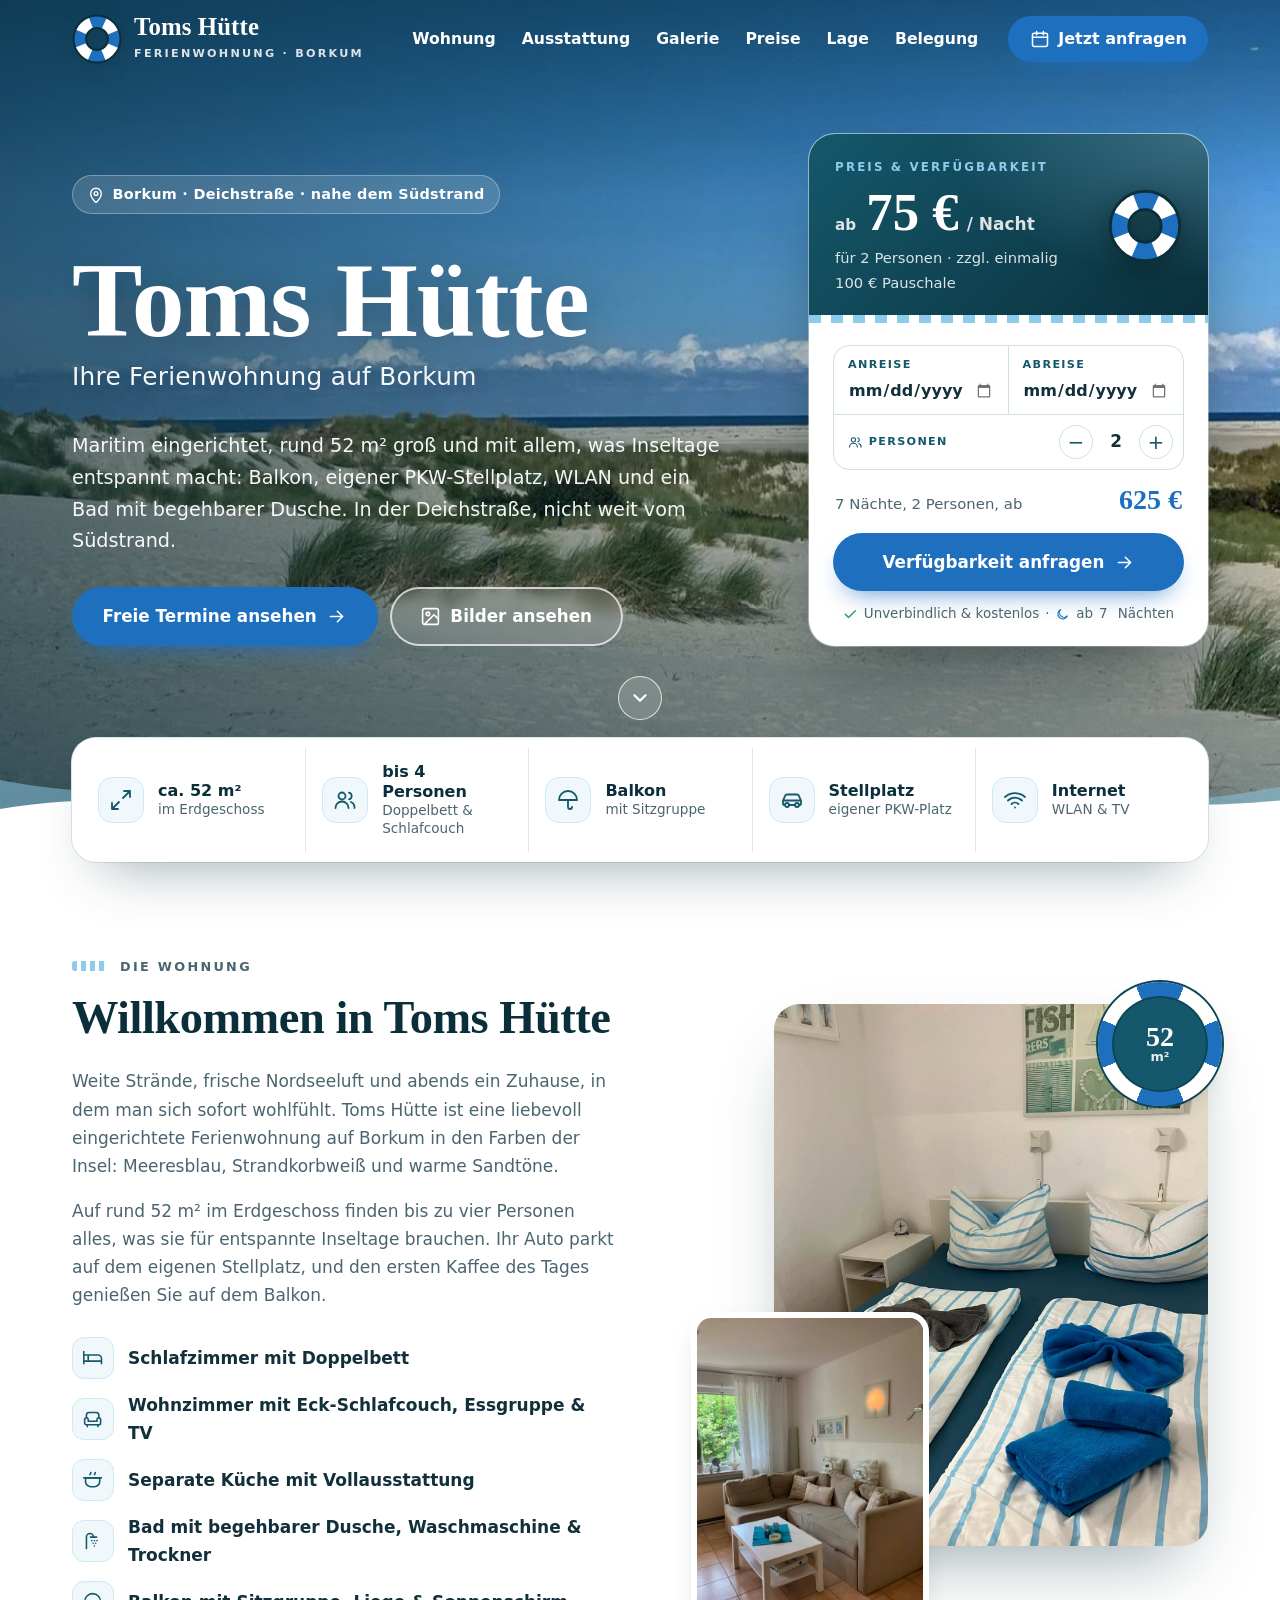
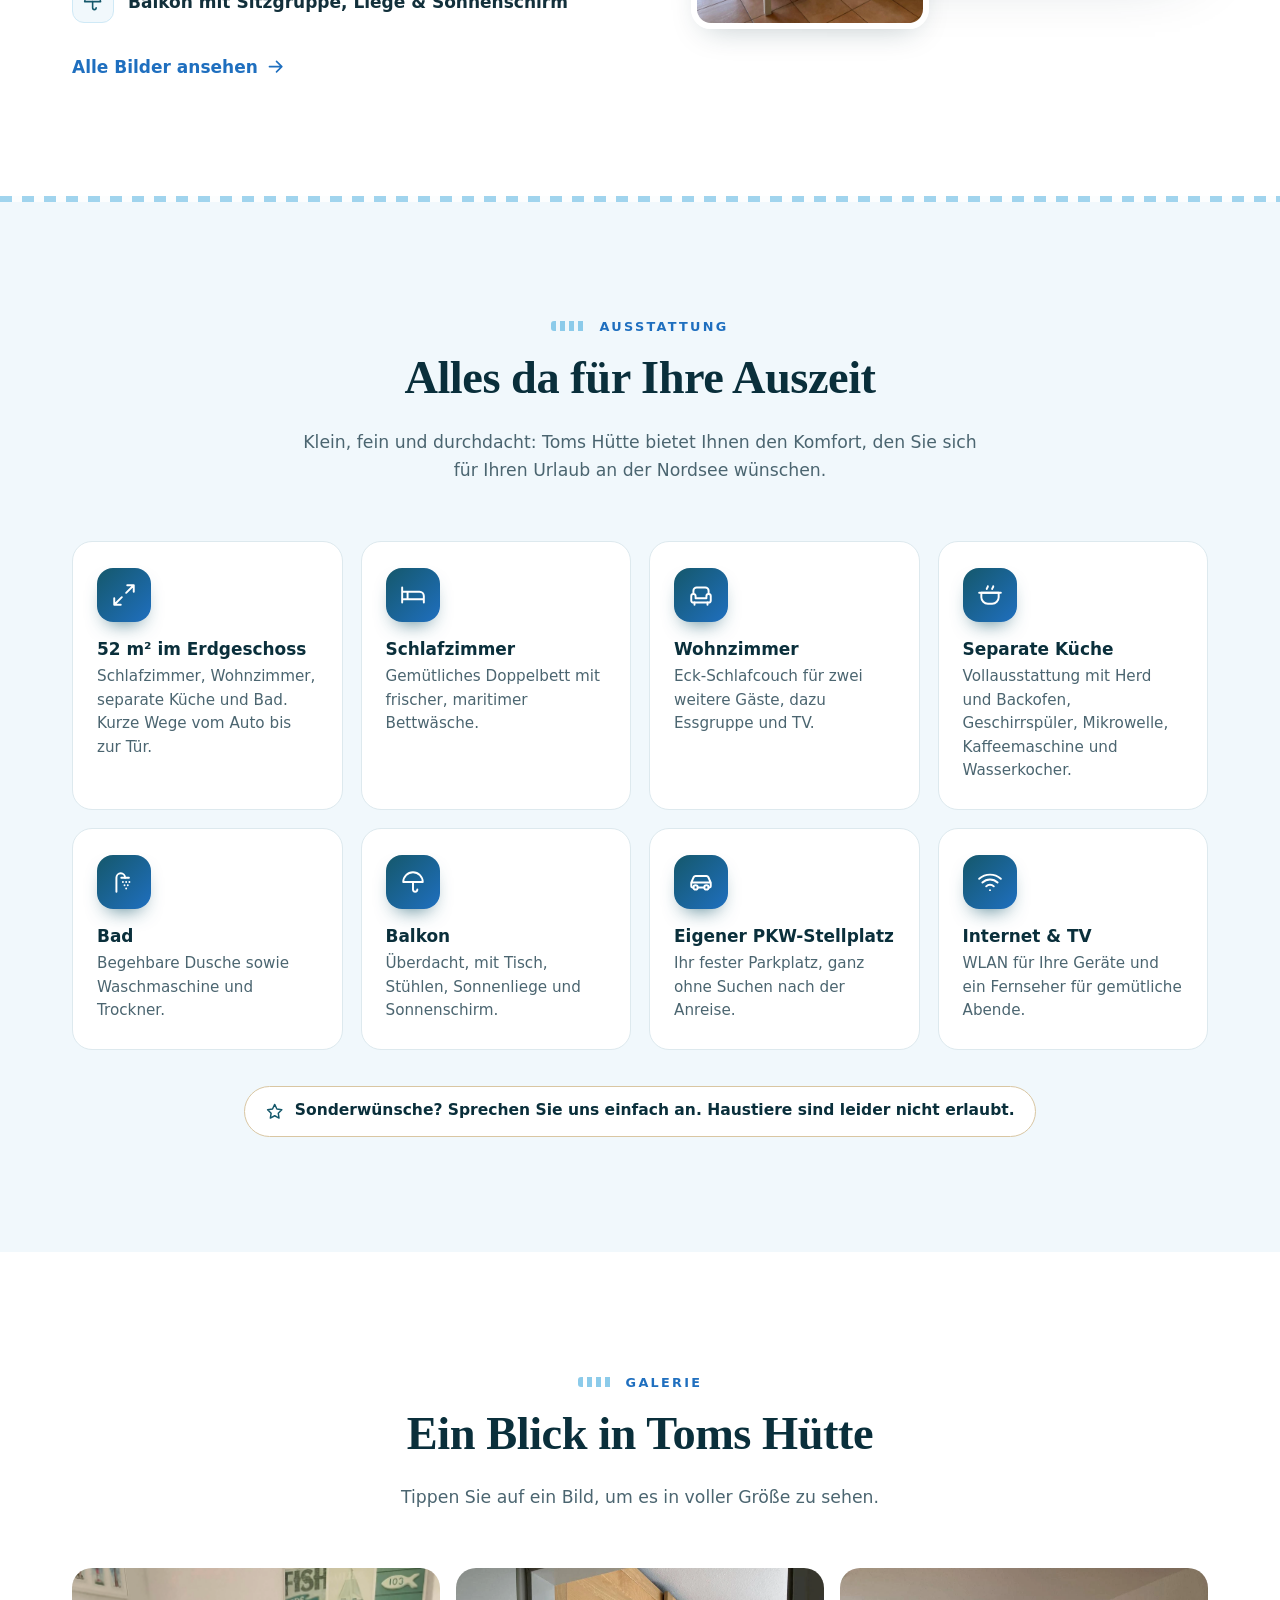
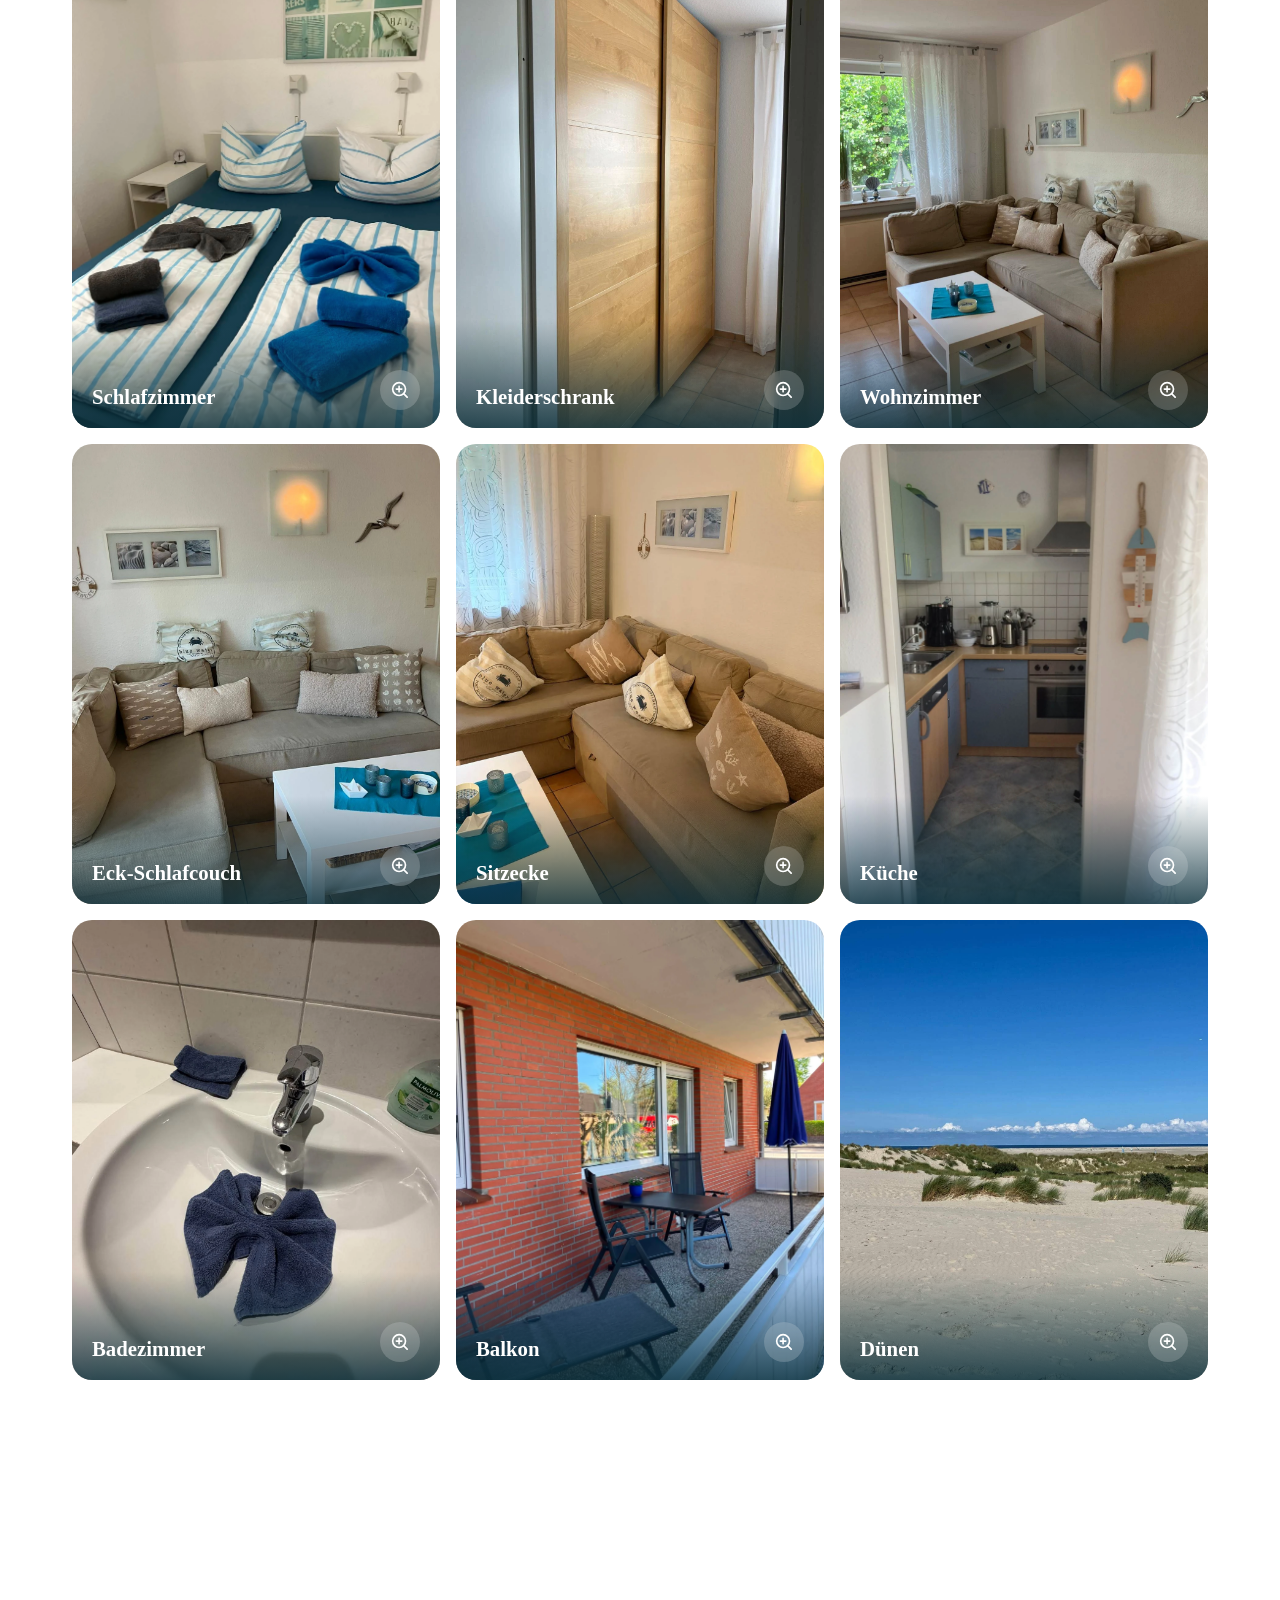
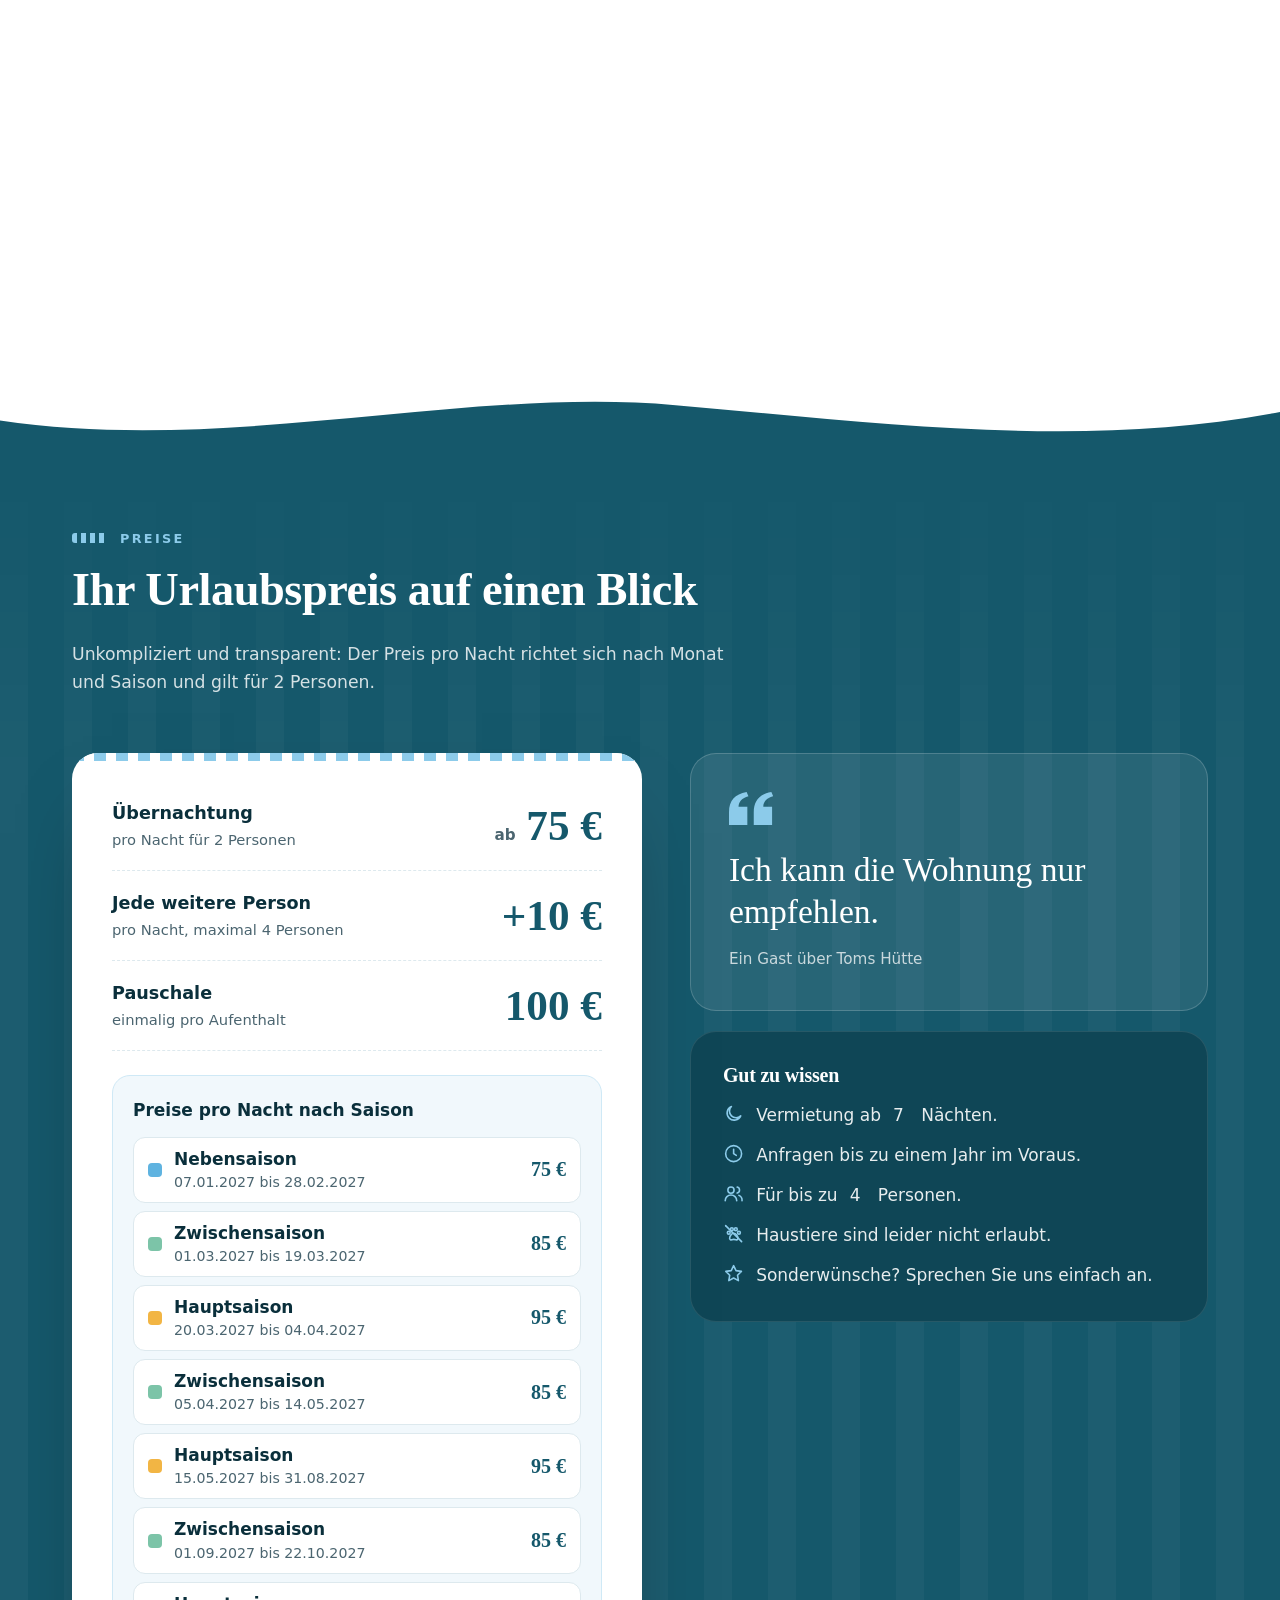
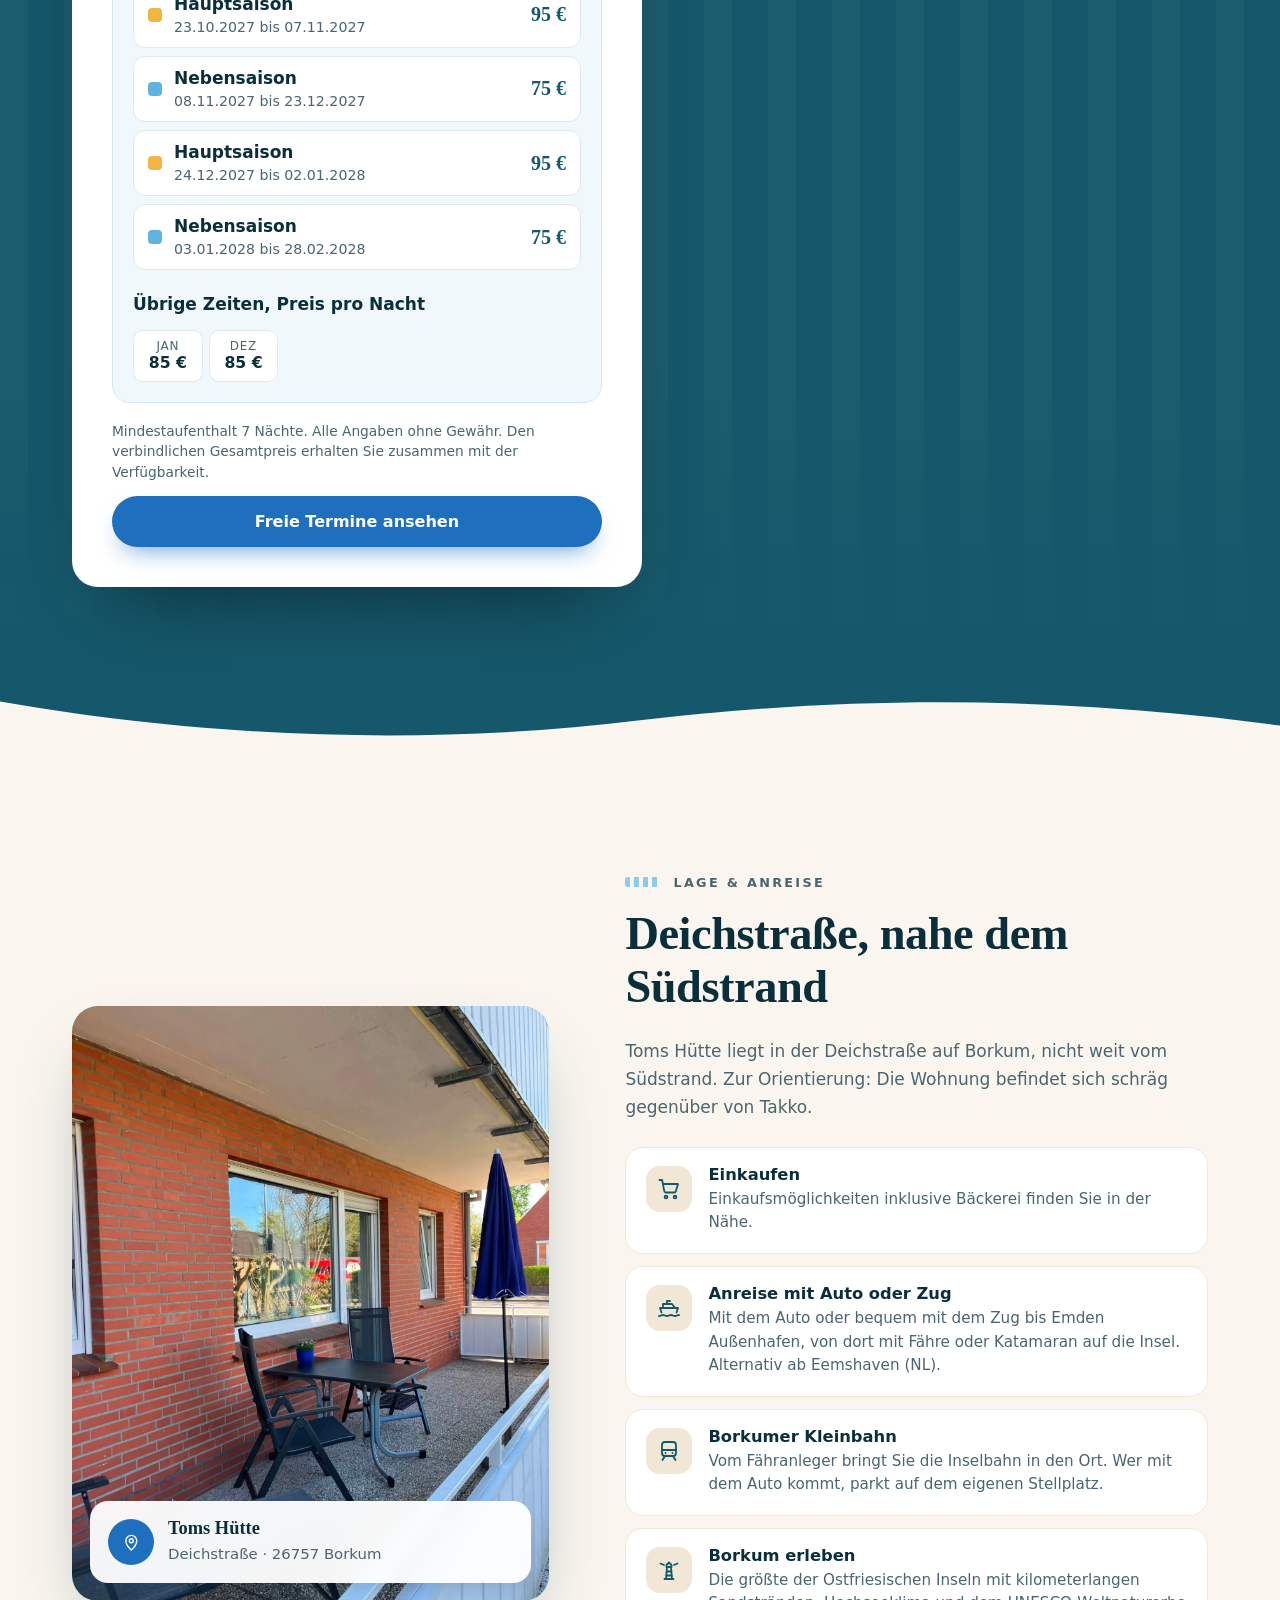
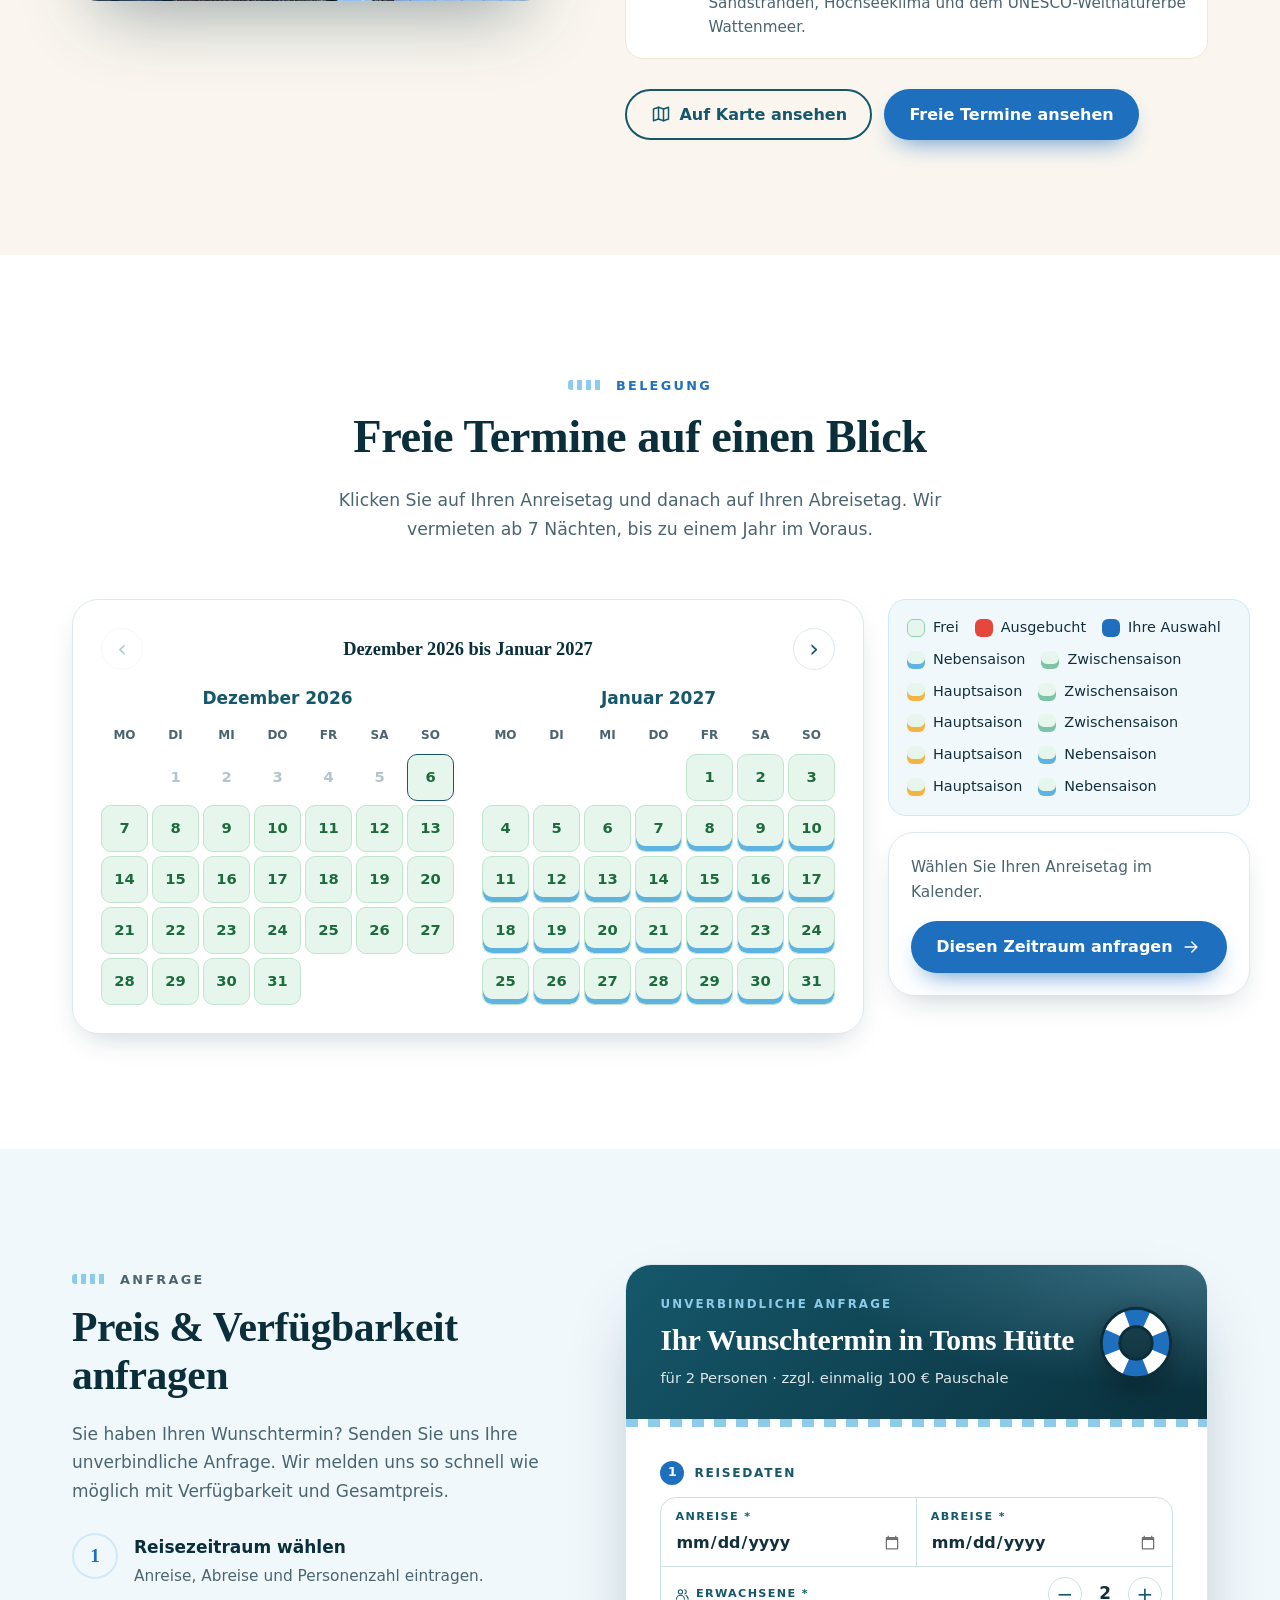
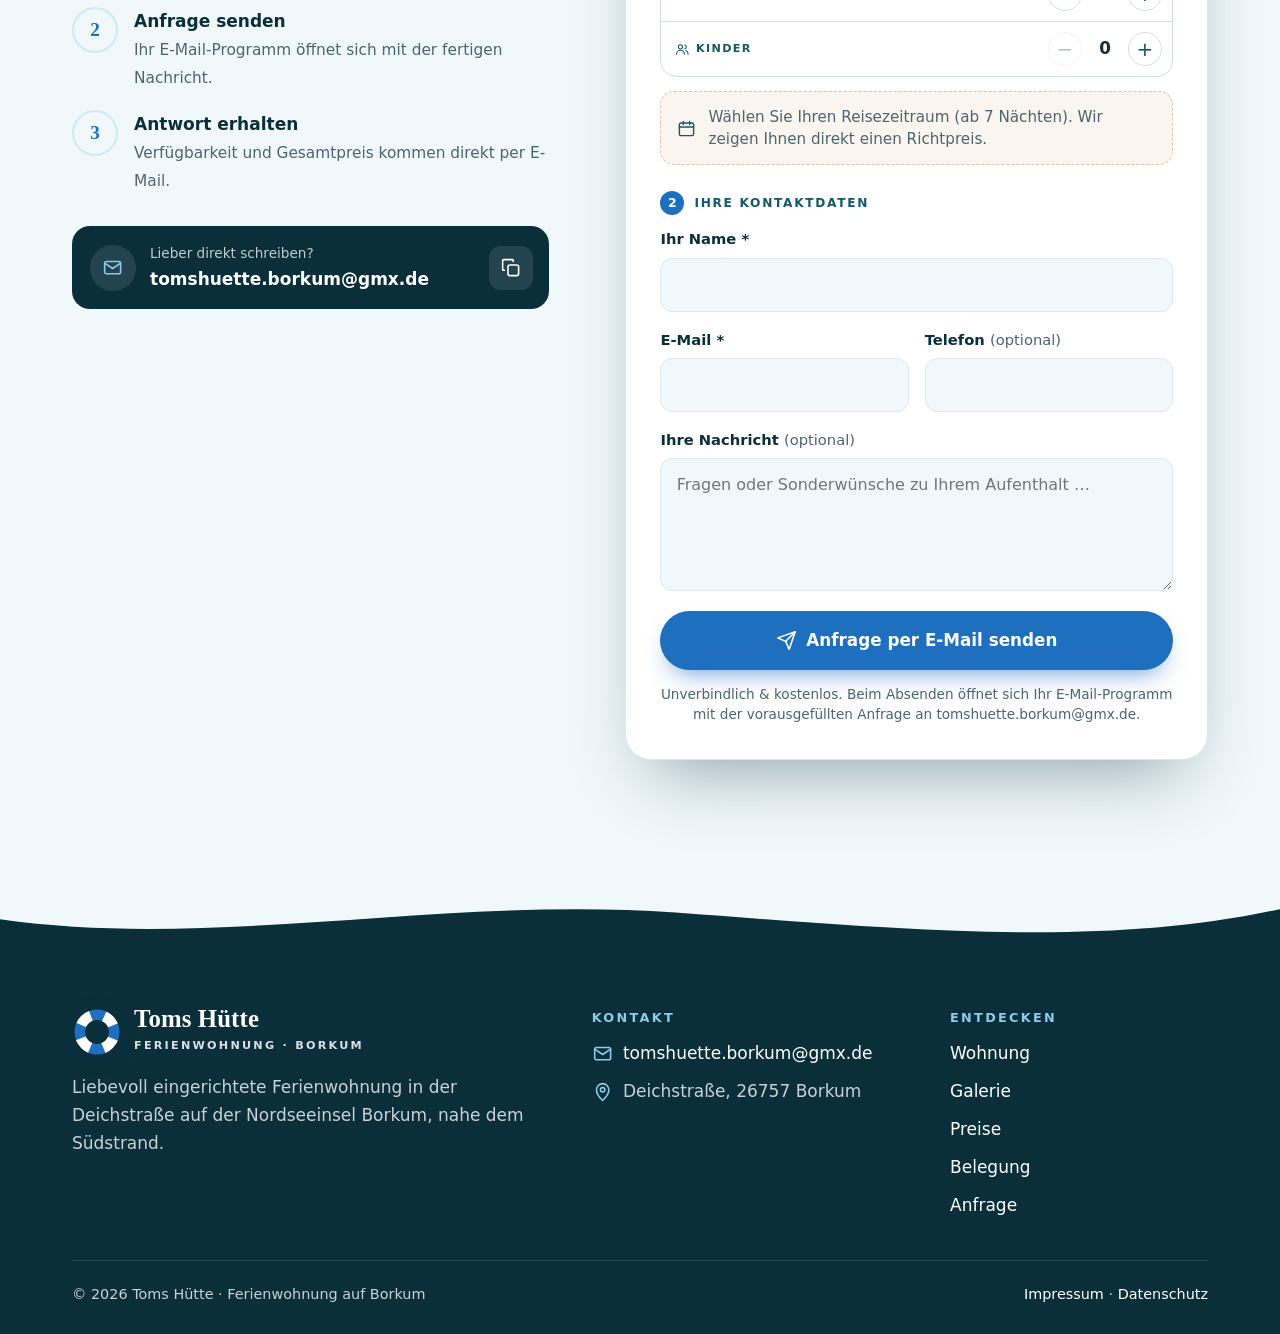
==== commit 08b56c6e: "Preisliste 2027/28, neue Fotos, kein Ceranfeld, Demo-Modus entfernt - Saisonpreise laut Preisliste (" ====
--- a/index.html
+++ b/index.html
@@ -118,7 +118,7 @@
   <!-- ========== HERO ========== -->
   <section class="hero" id="top">
     <div class="hero-media">
-      <img id="hero-img" src="images/strand.webp" alt="Weiter Sandstrand auf Borkum unter blauem Himmel" width="1500" height="2000" fetchpriority="high">
+      <img id="hero-img" src="images/duenen.webp" alt="Dünen und Strand auf Borkum unter tiefblauem Himmel" width="1200" height="1600" fetchpriority="high">
     </div>
 
     <div class="container hero-grid">
@@ -238,7 +238,7 @@
           <img src="images/schlafzimmer.webp" alt="Schlafzimmer mit Doppelbett und blau-weiß gestreifter Bettwäsche" data-caption="Schlafzimmer mit Doppelbett" width="1500" height="2000" loading="lazy">
         </button>
         <button class="collage-sub" type="button" data-collage="1" aria-label="Bild vergrößern">
-          <img src="images/wohnzimmer.webp" alt="Wohnzimmer mit beiger Eck-Schlafcouch und maritimen Kissen" data-caption="Wohnzimmer mit Eck-Schlafcouch" width="1200" height="1600" loading="lazy">
+          <img src="images/wohnzimmer-2.webp" alt="Wohnzimmer mit beiger Eck-Schlafcouch, Couchtisch und Fenster zum Garten" data-caption="Wohnzimmer mit Eck-Schlafcouch" width="1200" height="1600" loading="lazy">
         </button>
         <div class="ring-badge" aria-hidden="true">
           <div class="ring-badge-inner"><strong>52</strong><span>m²</span></div>
@@ -275,7 +275,7 @@
         <article class="feature reveal">
           <span class="feature-icon"><svg class="icon" aria-hidden="true"><use href="#i-pot"/></svg></span>
           <h3>Separate Küche</h3>
-          <p>Vollausstattung mit Backofen, Ceranfeld, Geschirrspüler, Mikrowelle, Kaffeemaschine und Wasserkocher.</p>
+          <p>Vollausstattung mit Herd und Backofen, Geschirrspüler, Mikrowelle, Kaffeemaschine und Wasserkocher.</p>
         </article>
         <article class="feature reveal">
           <span class="feature-icon"><svg class="icon" aria-hidden="true"><use href="#i-shower"/></svg></span>
@@ -316,12 +316,18 @@
       </div>
 
       <ul class="gallery-grid" id="gallery-grid">
-        <li class="reveal"><button class="g-item" type="button" data-caption="Schlafzimmer mit Doppelbett" aria-label="Bild vergrößern: Schlafzimmer"><img src="images/schlafzimmer.webp" alt="Schlafzimmer mit Doppelbett, blau-weiß gestreifter Bettwäsche und Handtüchern" width="1500" height="2000" loading="lazy"><span class="g-overlay"><span class="g-caption">Schlafzimmer</span><svg class="icon" aria-hidden="true"><use href="#i-zoom"/></svg></span></button></li>
-        <li class="reveal"><button class="g-item" type="button" data-caption="Wohnzimmer mit Eck-Schlafcouch" aria-label="Bild vergrößern: Wohnzimmer"><img src="images/wohnzimmer.webp" alt="Wohnzimmer mit beiger Eck-Schlafcouch, maritimen Kissen und Couchtisch" width="1200" height="1600" loading="lazy"><span class="g-overlay"><span class="g-caption">Wohnzimmer</span><svg class="icon" aria-hidden="true"><use href="#i-zoom"/></svg></span></button></li>
-        <li class="reveal"><button class="g-item" type="button" data-caption="Separate Küche mit Vollausstattung" aria-label="Bild vergrößern: Küche"><img src="images/kueche.webp" alt="Küche in Blau und Holz mit Backofen, Ceranfeld, Kaffeemaschine und Geschirrspüler" width="1500" height="2000" loading="lazy"><span class="g-overlay"><span class="g-caption">Küche</span><svg class="icon" aria-hidden="true"><use href="#i-zoom"/></svg></span></button></li>
-        <li class="reveal"><button class="g-item" type="button" data-caption="Badezimmer" aria-label="Bild vergrößern: Badezimmer"><img src="images/bad.webp" alt="Waschbecken im Badezimmer mit blauem Gästehandtuch" width="1200" height="1600" loading="lazy"><span class="g-overlay"><span class="g-caption">Badezimmer</span><svg class="icon" aria-hidden="true"><use href="#i-zoom"/></svg></span></button></li>
-        <li class="reveal"><button class="g-item" type="button" data-caption="Balkon mit Sitzgruppe, Sonnenliege und Sonnenschirm" aria-label="Bild vergrößern: Balkon"><img src="images/balkon.webp" alt="Überdachter Balkon mit Tisch, zwei Stühlen, Sonnenliege und blauem Sonnenschirm" width="1500" height="2000" loading="lazy"><span class="g-overlay"><span class="g-caption">Balkon</span><svg class="icon" aria-hidden="true"><use href="#i-zoom"/></svg></span></button></li>
-        <li class="reveal"><button class="g-item" type="button" data-caption="Der weite Strand von Borkum" aria-label="Bild vergrößern: Strand von Borkum"><img src="images/strand.webp" alt="Weiter Sandstrand auf Borkum unter blauem Himmel mit Wolken" width="1500" height="2000" loading="lazy"><span class="g-overlay"><span class="g-caption">Strand von Borkum</span><svg class="icon" aria-hidden="true"><use href="#i-zoom"/></svg></span></button></li>
+        <li class="reveal"><button class="g-item" type="button" data-caption="Schlafzimmer" aria-label="Bild vergrößern: Schlafzimmer"><img src="images/schlafzimmer.webp" alt="Schlafzimmer mit Doppelbett und blau-weiß gestreifter Bettwäsche" loading="lazy"><span class="g-overlay"><span class="g-caption">Schlafzimmer</span><svg class="icon" aria-hidden="true"><use href="#i-zoom"/></svg></span></button></li>
+        <li class="reveal"><button class="g-item" type="button" data-caption="Kleiderschrank" aria-label="Bild vergrößern: Kleiderschrank"><img src="images/kleiderschrank.webp" alt="Großer Kleiderschrank mit Schiebetüren" loading="lazy"><span class="g-overlay"><span class="g-caption">Kleiderschrank</span><svg class="icon" aria-hidden="true"><use href="#i-zoom"/></svg></span></button></li>
+        <li class="reveal"><button class="g-item" type="button" data-caption="Wohnzimmer" aria-label="Bild vergrößern: Wohnzimmer"><img src="images/wohnzimmer-2.webp" alt="Wohnzimmer mit Eck-Schlafcouch, Couchtisch und Fenster" loading="lazy"><span class="g-overlay"><span class="g-caption">Wohnzimmer</span><svg class="icon" aria-hidden="true"><use href="#i-zoom"/></svg></span></button></li>
+        <li class="reveal"><button class="g-item" type="button" data-caption="Eck-Schlafcouch" aria-label="Bild vergrößern: Eck-Schlafcouch"><img src="images/wohnzimmer-3.webp" alt="Eck-Schlafcouch mit maritimen Kissen" loading="lazy"><span class="g-overlay"><span class="g-caption">Eck-Schlafcouch</span><svg class="icon" aria-hidden="true"><use href="#i-zoom"/></svg></span></button></li>
+        <li class="reveal"><button class="g-item" type="button" data-caption="Sitzecke" aria-label="Bild vergrößern: Sitzecke"><img src="images/wohnzimmer.webp" alt="Sitzecke im Wohnzimmer mit maritimen Kissen" loading="lazy"><span class="g-overlay"><span class="g-caption">Sitzecke</span><svg class="icon" aria-hidden="true"><use href="#i-zoom"/></svg></span></button></li>
+        <li class="reveal"><button class="g-item" type="button" data-caption="Küche" aria-label="Bild vergrößern: Küche"><img src="images/kueche.webp" alt="Küche mit Backofen, Kaffeemaschine und Geschirrspüler" loading="lazy"><span class="g-overlay"><span class="g-caption">Küche</span><svg class="icon" aria-hidden="true"><use href="#i-zoom"/></svg></span></button></li>
+        <li class="reveal"><button class="g-item" type="button" data-caption="Badezimmer" aria-label="Bild vergrößern: Badezimmer"><img src="images/bad.webp" alt="Waschbecken im Badezimmer mit blauem Gästehandtuch" loading="lazy"><span class="g-overlay"><span class="g-caption">Badezimmer</span><svg class="icon" aria-hidden="true"><use href="#i-zoom"/></svg></span></button></li>
+        <li class="reveal"><button class="g-item" type="button" data-caption="Balkon" aria-label="Bild vergrößern: Balkon"><img src="images/balkon.webp" alt="Überdachter Balkon mit Tisch, Stühlen, Sonnenliege und Sonnenschirm" loading="lazy"><span class="g-overlay"><span class="g-caption">Balkon</span><svg class="icon" aria-hidden="true"><use href="#i-zoom"/></svg></span></button></li>
+        <li class="reveal"><button class="g-item" type="button" data-caption="Dünen" aria-label="Bild vergrößern: Dünen"><img src="images/duenen.webp" alt="Dünen und Strand auf Borkum unter blauem Himmel" loading="lazy"><span class="g-overlay"><span class="g-caption">Dünen</span><svg class="icon" aria-hidden="true"><use href="#i-zoom"/></svg></span></button></li>
+        <li class="reveal"><button class="g-item" type="button" data-caption="Sonnenuntergang am Strand" aria-label="Bild vergrößern: Sonnenuntergang am Strand"><img src="images/sonnenuntergang.webp" alt="Sonnenuntergang am Strand mit Strandkörben" loading="lazy"><span class="g-overlay"><span class="g-caption">Sonnenuntergang am Strand</span><svg class="icon" aria-hidden="true"><use href="#i-zoom"/></svg></span></button></li>
+        <li class="reveal"><button class="g-item" type="button" data-caption="Kitesurfer am Strand" aria-label="Bild vergrößern: Kitesurfer am Strand"><img src="images/strand-kites.webp" alt="Kitesurfer über dem Meer, vorne Dünengras" loading="lazy"><span class="g-overlay"><span class="g-caption">Kitesurfer am Strand</span><svg class="icon" aria-hidden="true"><use href="#i-zoom"/></svg></span></button></li>
+        <li class="reveal"><button class="g-item" type="button" data-caption="Strand von Borkum" aria-label="Bild vergrößern: Strand von Borkum"><img src="images/strand.webp" alt="Weiter Sandstrand auf Borkum" loading="lazy"><span class="g-overlay"><span class="g-caption">Strand von Borkum</span><svg class="icon" aria-hidden="true"><use href="#i-zoom"/></svg></span></button></li>
       </ul>
     </div>
   </section>
@@ -366,11 +372,13 @@
           </div>
 
           <div class="season-box">
-            <p class="calc-label">Preise pro Nacht nach Monat</p>
-            <div class="month-grid" id="month-grid"></div>
             <div id="season-wrap" hidden>
-              <p class="calc-label season-title">Saisonzeiten <small>(gelten vorrangig)</small></p>
+              <p class="calc-label">Preise pro Nacht nach Saison</p>
               <ul class="season-list" id="season-list"></ul>
+            </div>
+            <div id="month-wrap">
+              <p class="calc-label season-title" id="month-title">Preise pro Nacht nach Monat</p>
+              <div class="month-grid" id="month-grid"></div>
             </div>
           </div>
 
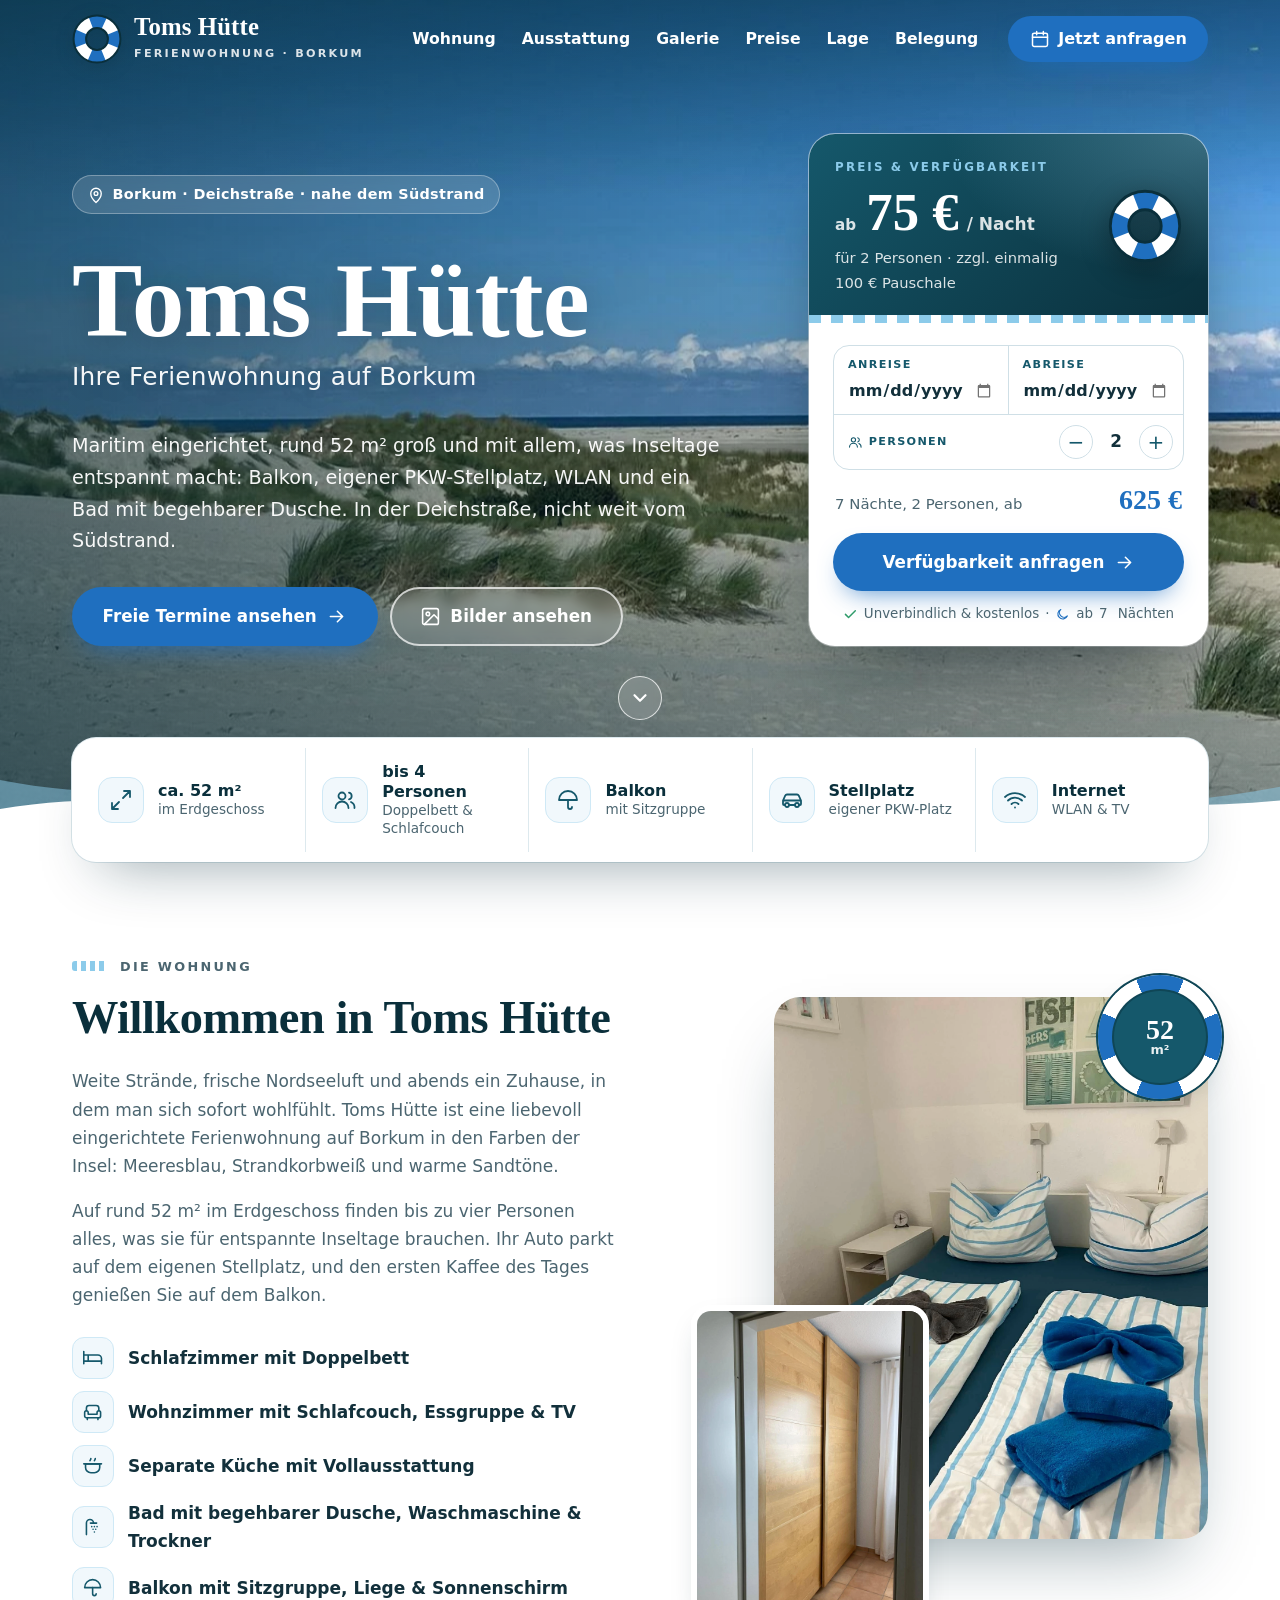
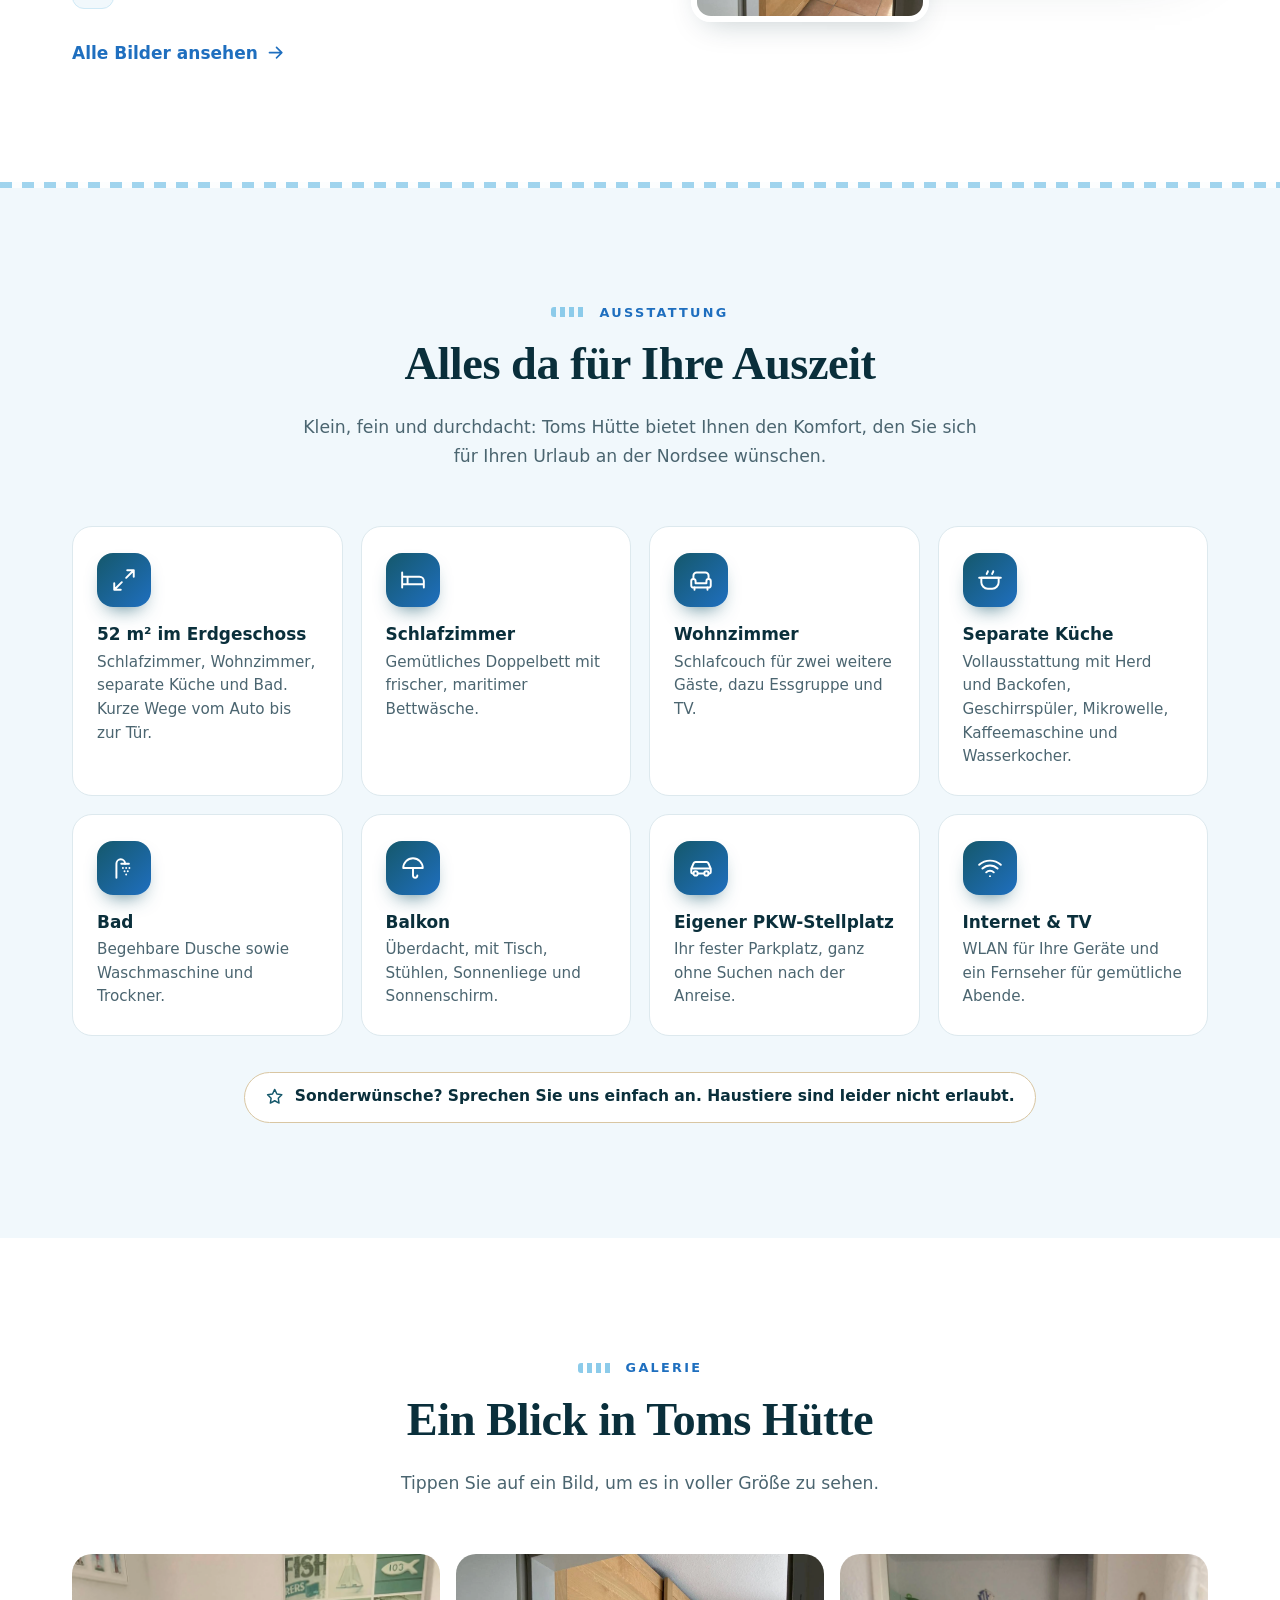
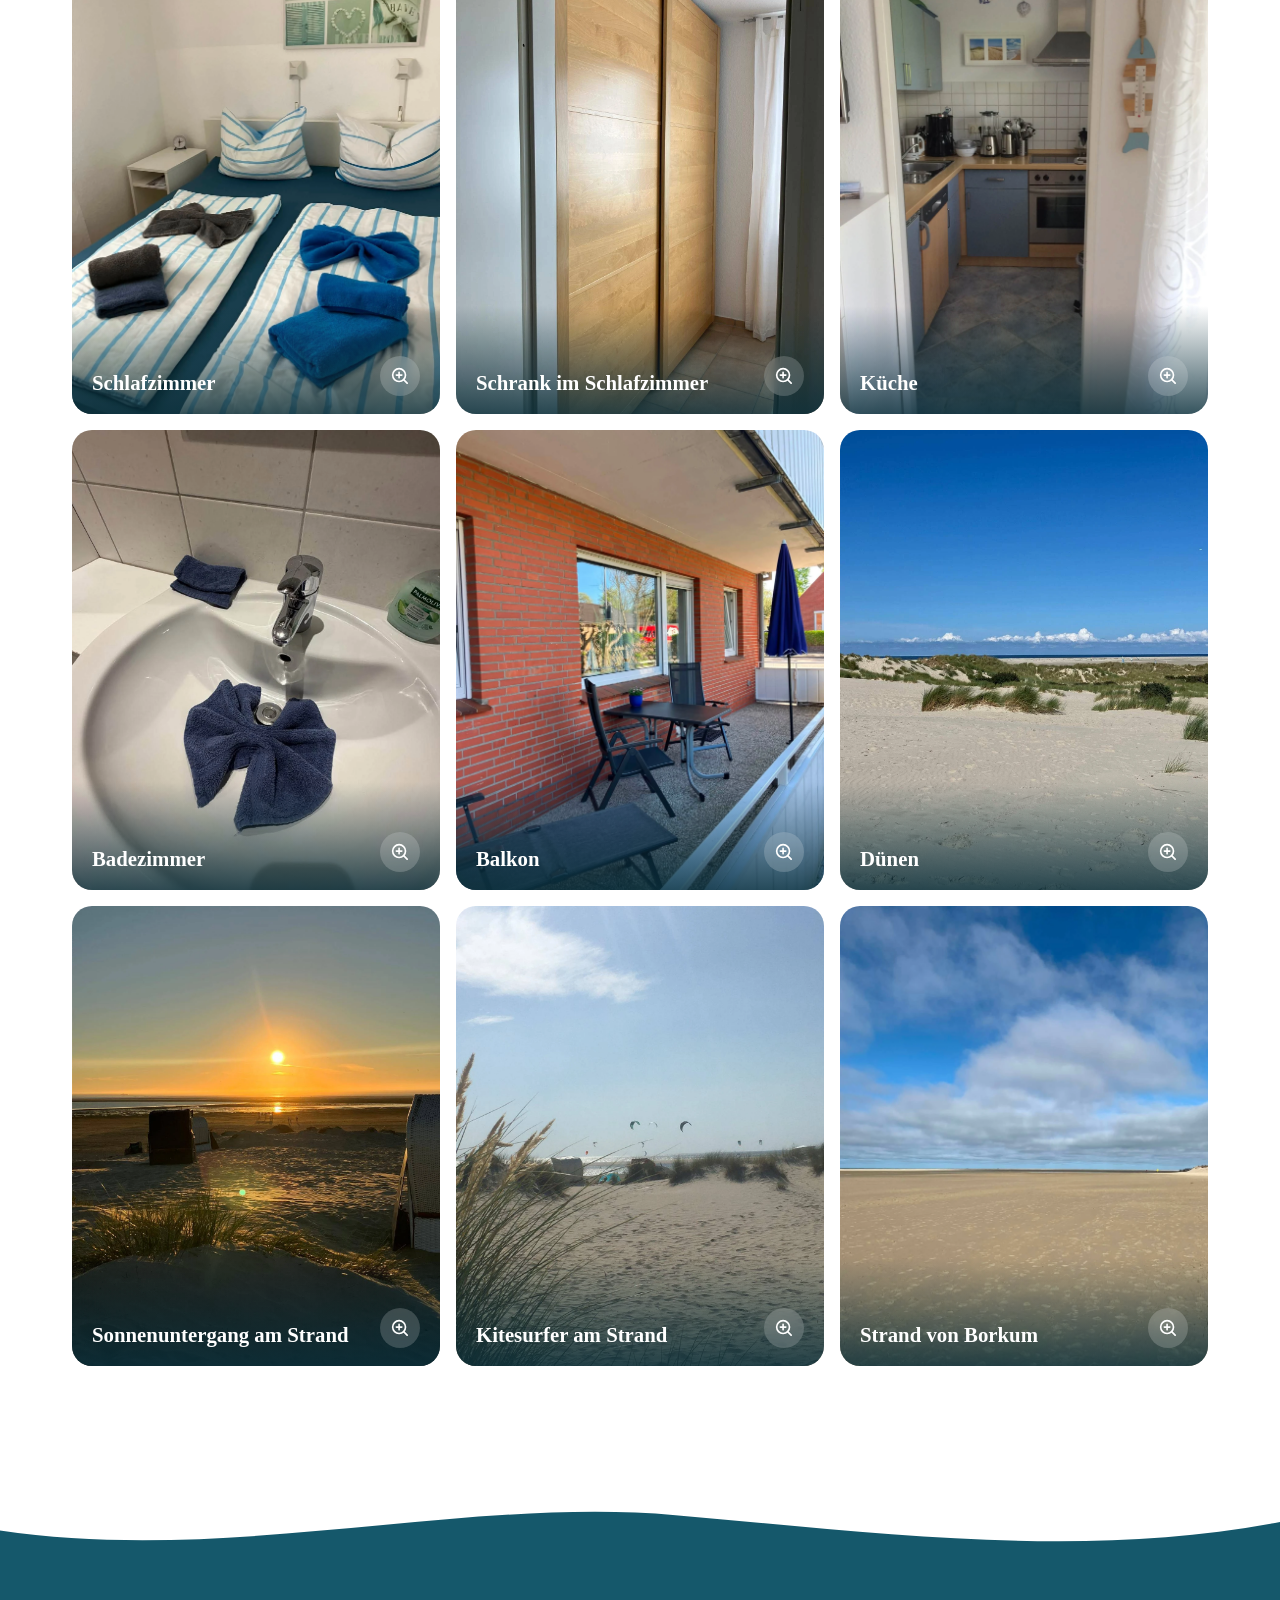
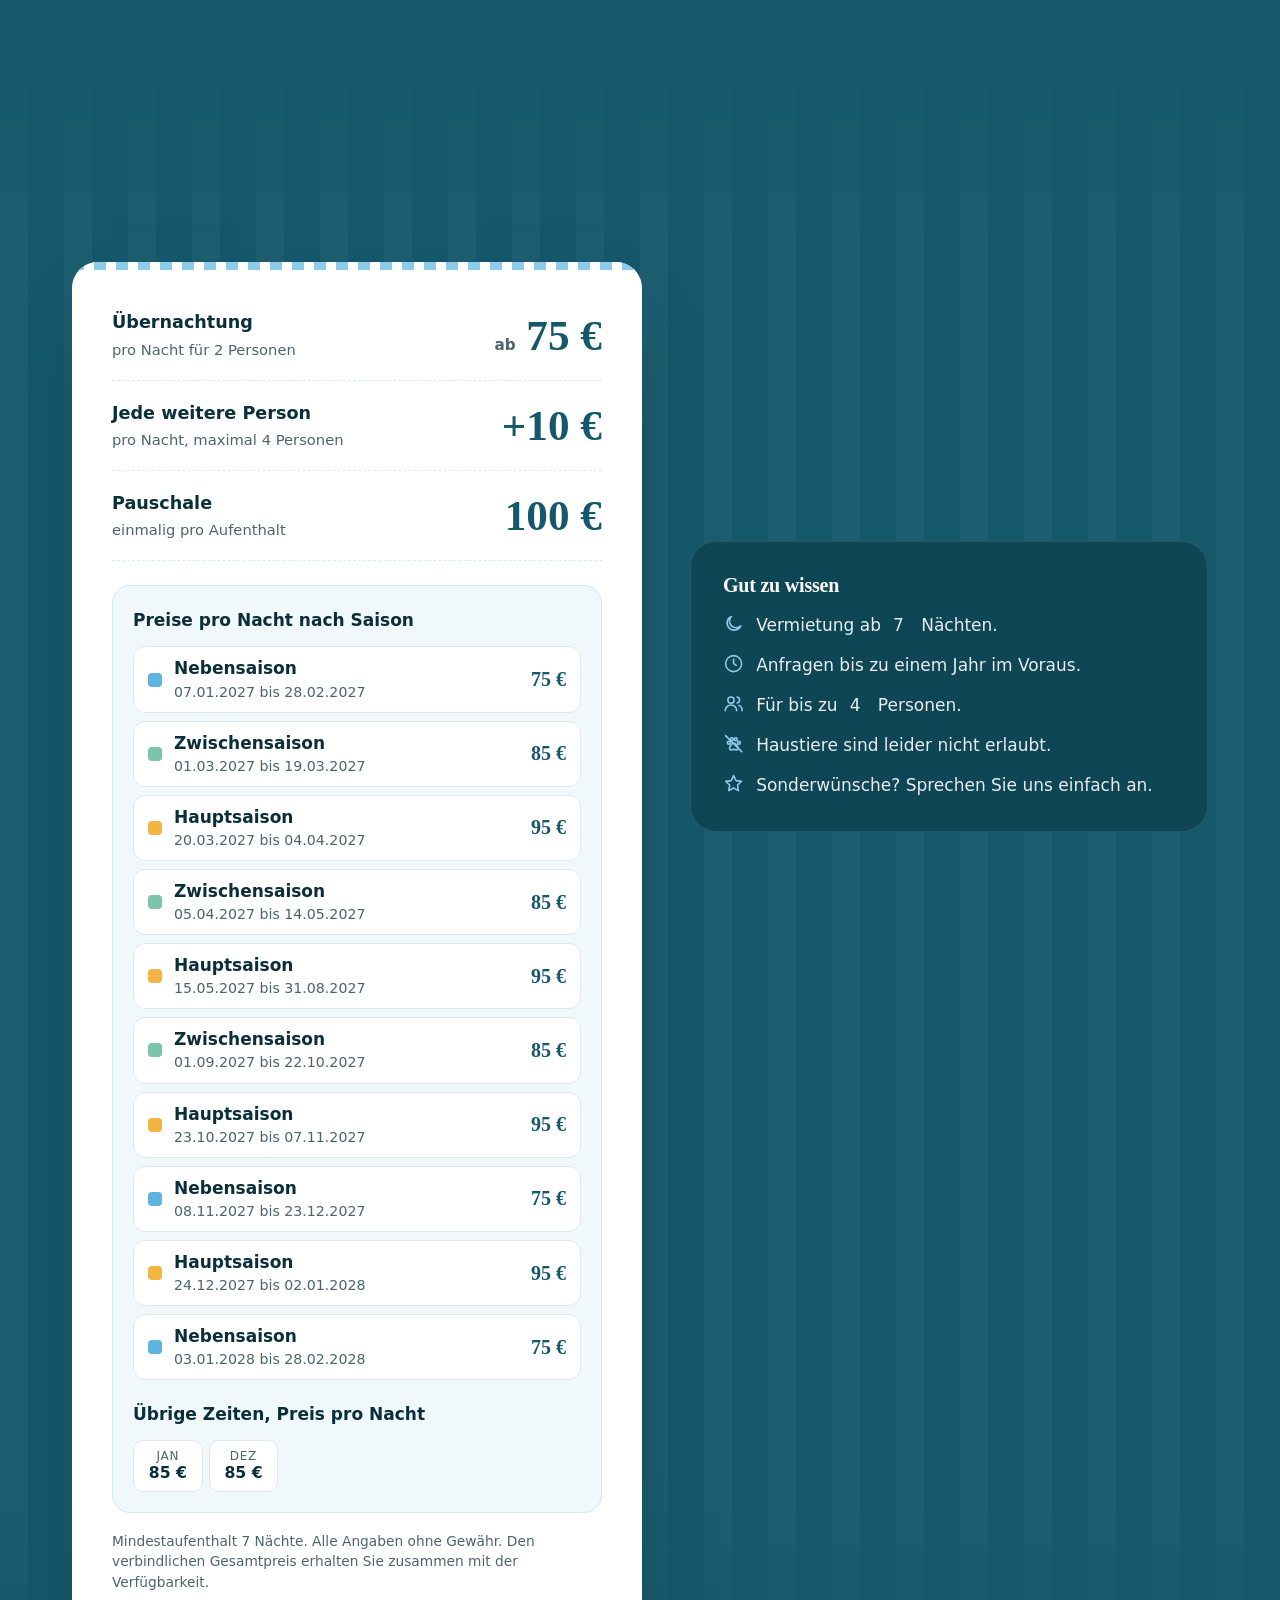
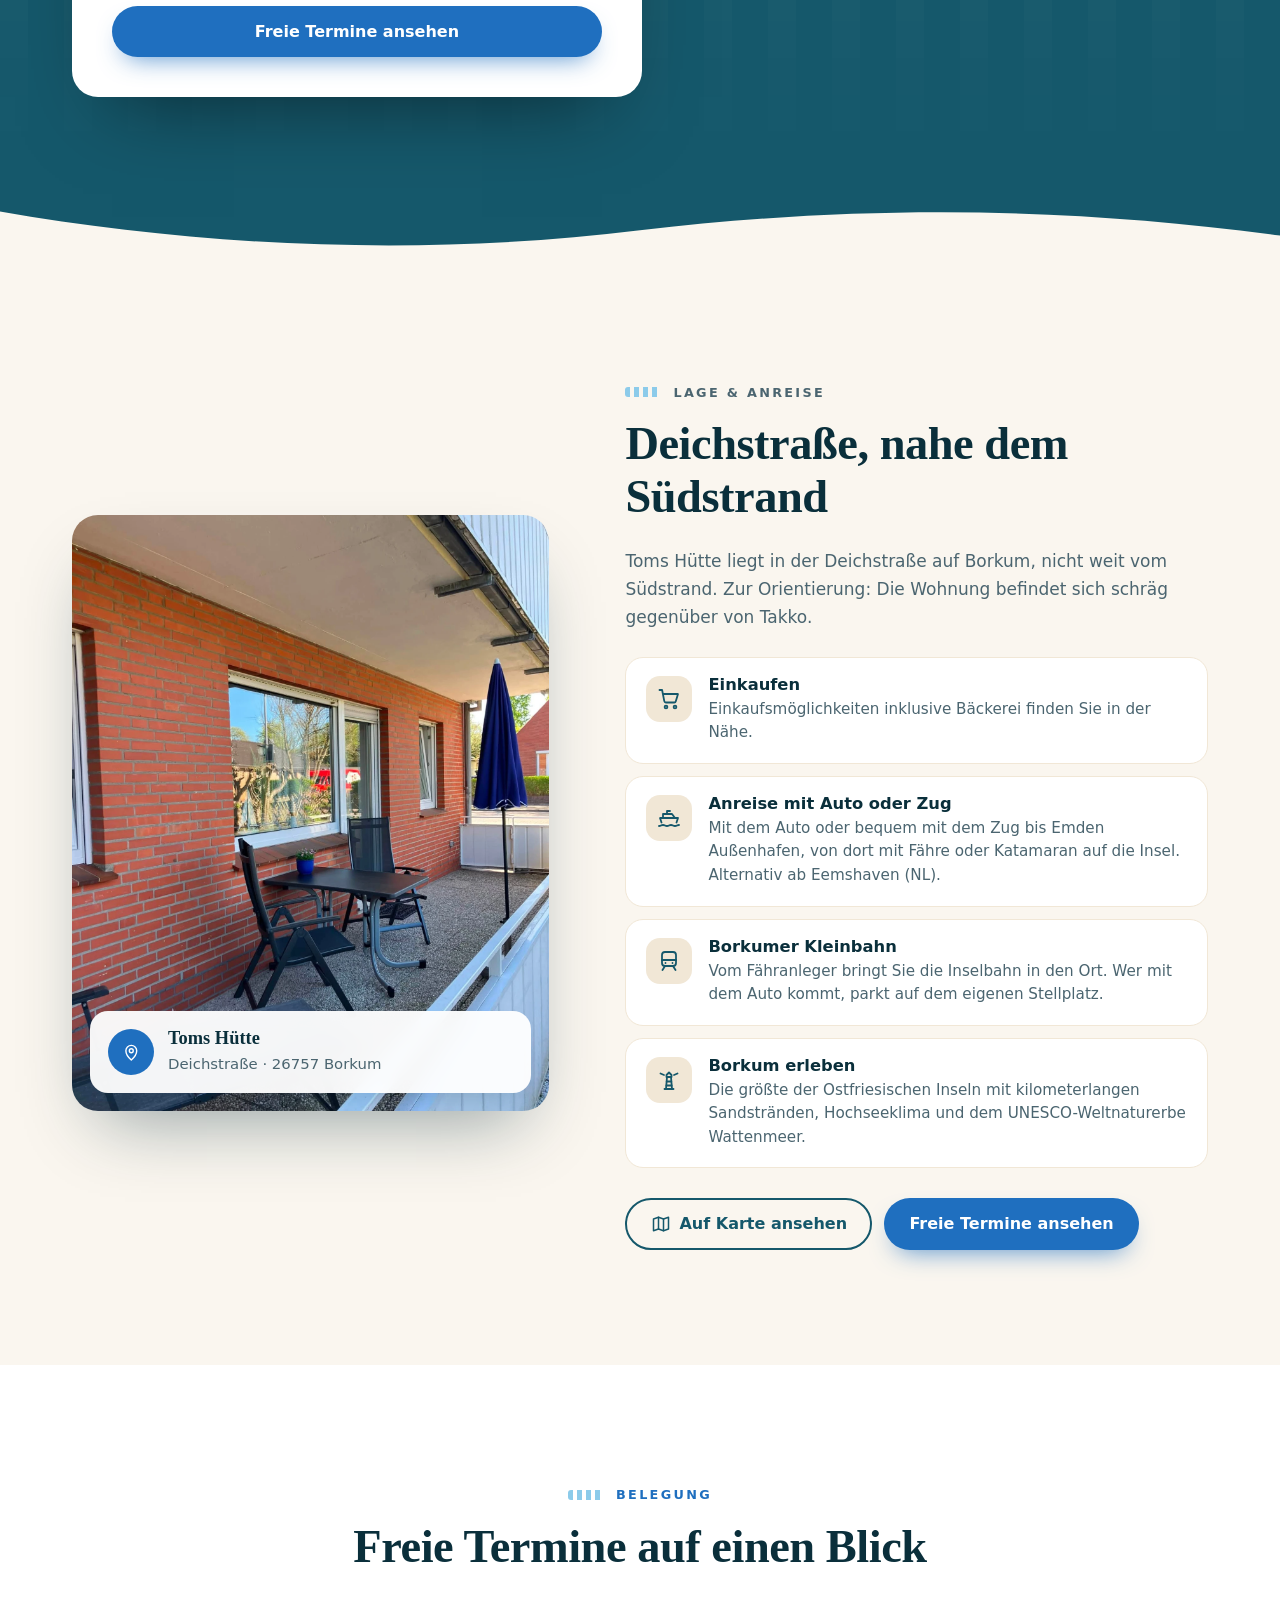
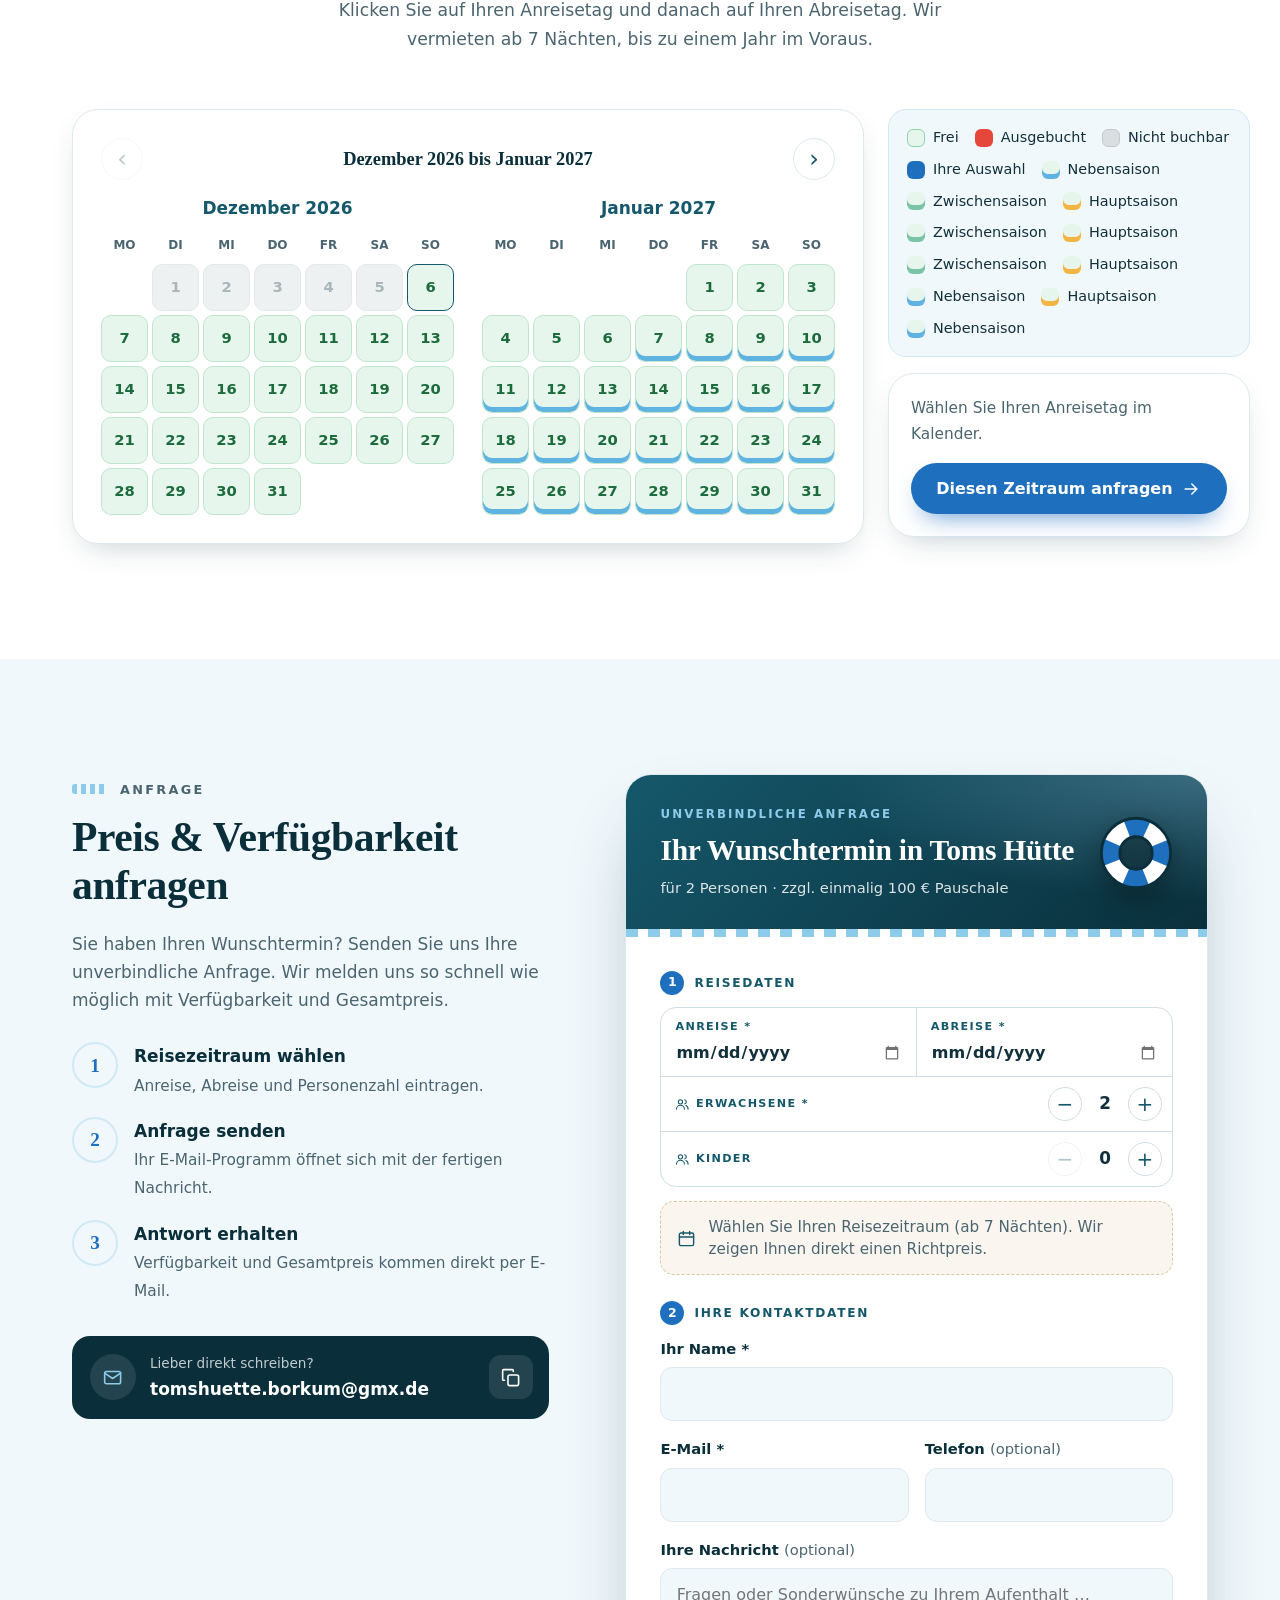
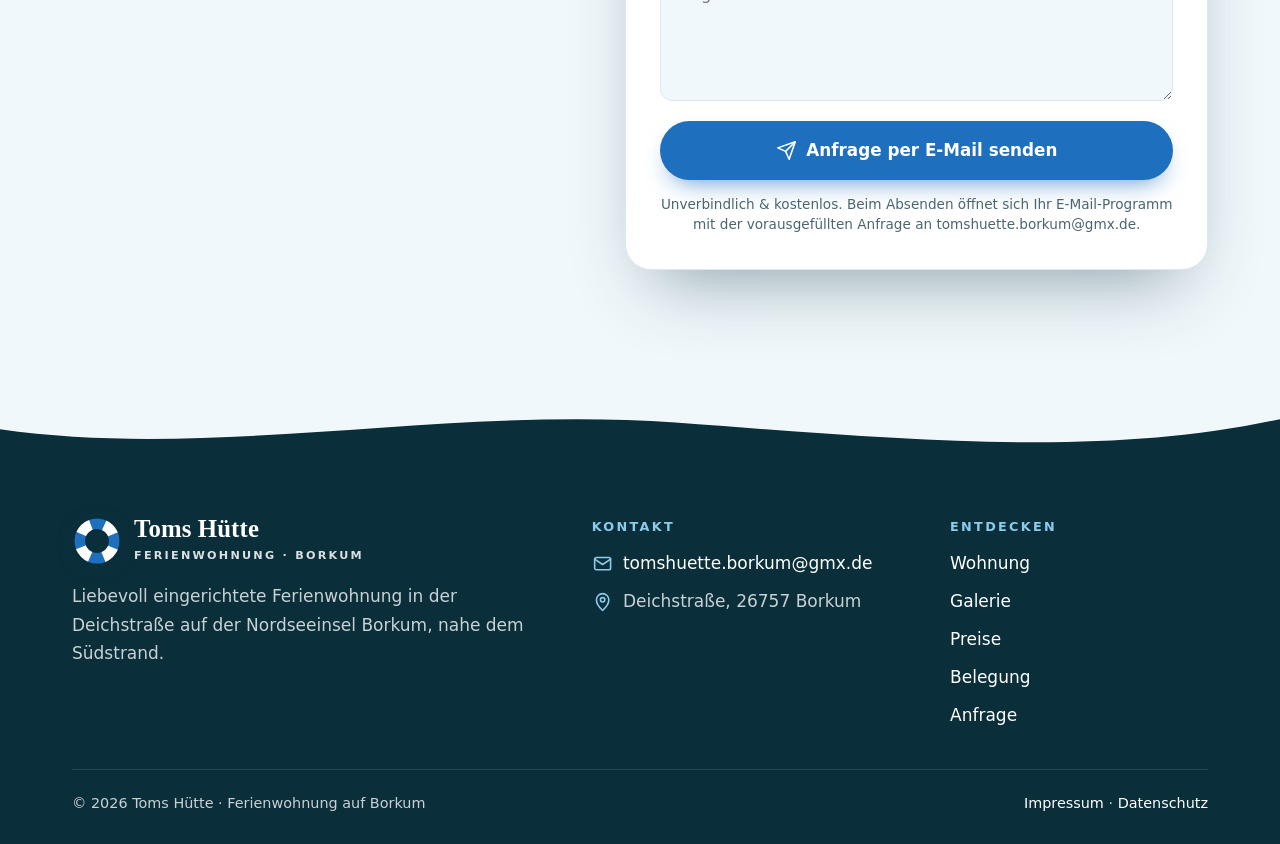
==== commit fe70eab2: "Nicht buchbare Zeiten, Zusatzkosten, Seiten ohne .html, Schlafcouch - Nicht buchbare Zeiträume in de" ====
--- a/index.html
+++ b/index.html
@@ -21,7 +21,7 @@
     "@type": "LodgingBusiness",
     "name": "Toms Hütte, Ferienwohnung auf Borkum",
     "description": "Ferienwohnung mit ca. 52 m² im Erdgeschoss in der Deichstraße auf Borkum, nahe dem Südstrand. Für bis zu 4 Personen, mit Balkon, eigenem PKW-Stellplatz, WLAN, Waschmaschine, Trockner und begehbarer Dusche.",
-    "image": ["images/schlafzimmer.webp", "images/wohnzimmer.webp", "images/kueche.webp", "images/bad.webp", "images/balkon.webp", "images/strand.webp"],
+    "image": ["images/schlafzimmer.webp", "images/duenen.webp", "images/kueche.webp", "images/bad.webp", "images/balkon.webp", "images/strand.webp"],
     "email": "tomshuette.borkum@gmx.de",
     "address": { "@type": "PostalAddress", "streetAddress": "Deichstraße", "postalCode": "26757", "addressLocality": "Borkum", "addressCountry": "DE" },
     "petsAllowed": false,
@@ -224,7 +224,7 @@
 
         <ul class="room-list">
           <li><span class="room-ic"><svg class="icon" aria-hidden="true"><use href="#i-bed"/></svg></span>Schlafzimmer mit Doppelbett</li>
-          <li><span class="room-ic"><svg class="icon" aria-hidden="true"><use href="#i-sofa"/></svg></span>Wohnzimmer mit Eck-Schlafcouch, Essgruppe &amp; TV</li>
+          <li><span class="room-ic"><svg class="icon" aria-hidden="true"><use href="#i-sofa"/></svg></span>Wohnzimmer mit Schlafcouch, Essgruppe &amp; TV</li>
           <li><span class="room-ic"><svg class="icon" aria-hidden="true"><use href="#i-pot"/></svg></span>Separate Küche mit Vollausstattung</li>
           <li><span class="room-ic"><svg class="icon" aria-hidden="true"><use href="#i-shower"/></svg></span>Bad mit begehbarer Dusche, Waschmaschine &amp; Trockner</li>
           <li><span class="room-ic"><svg class="icon" aria-hidden="true"><use href="#i-umbrella"/></svg></span>Balkon mit Sitzgruppe, Liege &amp; Sonnenschirm</li>
@@ -238,7 +238,7 @@
           <img src="images/schlafzimmer.webp" alt="Schlafzimmer mit Doppelbett und blau-weiß gestreifter Bettwäsche" data-caption="Schlafzimmer mit Doppelbett" width="1500" height="2000" loading="lazy">
         </button>
         <button class="collage-sub" type="button" data-collage="1" aria-label="Bild vergrößern">
-          <img src="images/wohnzimmer-2.webp" alt="Wohnzimmer mit beiger Eck-Schlafcouch, Couchtisch und Fenster zum Garten" data-caption="Wohnzimmer mit Eck-Schlafcouch" width="1200" height="1600" loading="lazy">
+          <img src="images/kleiderschrank.webp" alt="Großer Schrank mit Schiebetüren im Schlafzimmer" data-caption="Schrank im Schlafzimmer" width="1200" height="1600" loading="lazy">
         </button>
         <div class="ring-badge" aria-hidden="true">
           <div class="ring-badge-inner"><strong>52</strong><span>m²</span></div>
@@ -270,7 +270,7 @@
         <article class="feature reveal">
           <span class="feature-icon"><svg class="icon" aria-hidden="true"><use href="#i-sofa"/></svg></span>
           <h3>Wohnzimmer</h3>
-          <p>Eck-Schlafcouch für zwei weitere Gäste, dazu Essgruppe und TV.</p>
+          <p>Schlafcouch für zwei weitere Gäste, dazu Essgruppe und TV.</p>
         </article>
         <article class="feature reveal">
           <span class="feature-icon"><svg class="icon" aria-hidden="true"><use href="#i-pot"/></svg></span>
@@ -317,10 +317,7 @@
 
       <ul class="gallery-grid" id="gallery-grid">
         <li class="reveal"><button class="g-item" type="button" data-caption="Schlafzimmer" aria-label="Bild vergrößern: Schlafzimmer"><img src="images/schlafzimmer.webp" alt="Schlafzimmer mit Doppelbett und blau-weiß gestreifter Bettwäsche" loading="lazy"><span class="g-overlay"><span class="g-caption">Schlafzimmer</span><svg class="icon" aria-hidden="true"><use href="#i-zoom"/></svg></span></button></li>
-        <li class="reveal"><button class="g-item" type="button" data-caption="Kleiderschrank" aria-label="Bild vergrößern: Kleiderschrank"><img src="images/kleiderschrank.webp" alt="Großer Kleiderschrank mit Schiebetüren" loading="lazy"><span class="g-overlay"><span class="g-caption">Kleiderschrank</span><svg class="icon" aria-hidden="true"><use href="#i-zoom"/></svg></span></button></li>
-        <li class="reveal"><button class="g-item" type="button" data-caption="Wohnzimmer" aria-label="Bild vergrößern: Wohnzimmer"><img src="images/wohnzimmer-2.webp" alt="Wohnzimmer mit Eck-Schlafcouch, Couchtisch und Fenster" loading="lazy"><span class="g-overlay"><span class="g-caption">Wohnzimmer</span><svg class="icon" aria-hidden="true"><use href="#i-zoom"/></svg></span></button></li>
-        <li class="reveal"><button class="g-item" type="button" data-caption="Eck-Schlafcouch" aria-label="Bild vergrößern: Eck-Schlafcouch"><img src="images/wohnzimmer-3.webp" alt="Eck-Schlafcouch mit maritimen Kissen" loading="lazy"><span class="g-overlay"><span class="g-caption">Eck-Schlafcouch</span><svg class="icon" aria-hidden="true"><use href="#i-zoom"/></svg></span></button></li>
-        <li class="reveal"><button class="g-item" type="button" data-caption="Sitzecke" aria-label="Bild vergrößern: Sitzecke"><img src="images/wohnzimmer.webp" alt="Sitzecke im Wohnzimmer mit maritimen Kissen" loading="lazy"><span class="g-overlay"><span class="g-caption">Sitzecke</span><svg class="icon" aria-hidden="true"><use href="#i-zoom"/></svg></span></button></li>
+        <li class="reveal"><button class="g-item" type="button" data-caption="Schrank im Schlafzimmer" aria-label="Bild vergrößern: Schrank im Schlafzimmer"><img src="images/kleiderschrank.webp" alt="Großer Schrank mit Schiebetüren im Schlafzimmer" loading="lazy"><span class="g-overlay"><span class="g-caption">Schrank im Schlafzimmer</span><svg class="icon" aria-hidden="true"><use href="#i-zoom"/></svg></span></button></li>
         <li class="reveal"><button class="g-item" type="button" data-caption="Küche" aria-label="Bild vergrößern: Küche"><img src="images/kueche.webp" alt="Küche mit Backofen, Kaffeemaschine und Geschirrspüler" loading="lazy"><span class="g-overlay"><span class="g-caption">Küche</span><svg class="icon" aria-hidden="true"><use href="#i-zoom"/></svg></span></button></li>
         <li class="reveal"><button class="g-item" type="button" data-caption="Badezimmer" aria-label="Bild vergrößern: Badezimmer"><img src="images/bad.webp" alt="Waschbecken im Badezimmer mit blauem Gästehandtuch" loading="lazy"><span class="g-overlay"><span class="g-caption">Badezimmer</span><svg class="icon" aria-hidden="true"><use href="#i-zoom"/></svg></span></button></li>
         <li class="reveal"><button class="g-item" type="button" data-caption="Balkon" aria-label="Bild vergrößern: Balkon"><img src="images/balkon.webp" alt="Überdachter Balkon mit Tisch, Stühlen, Sonnenliege und Sonnenschirm" loading="lazy"><span class="g-overlay"><span class="g-caption">Balkon</span><svg class="icon" aria-hidden="true"><use href="#i-zoom"/></svg></span></button></li>
@@ -369,6 +366,7 @@
               </div>
               <p class="price-value" data-fee>100&nbsp;€</p>
             </div>
+            <div id="extras-rows"></div>
           </div>
 
           <div class="season-box">
@@ -491,6 +489,7 @@
           <div class="legend" id="cal-legend">
             <span class="lg"><i class="lg-free"></i>Frei</span>
             <span class="lg"><i class="lg-booked"></i>Ausgebucht</span>
+            <span class="lg"><i class="lg-blocked"></i>Nicht buchbar</span>
             <span class="lg"><i class="lg-sel"></i>Ihre Auswahl</span>
           </div>
 
@@ -669,7 +668,7 @@
   <div class="container">
     <div class="footer-bottom">
       <p>© <span data-year>2026</span> Toms Hütte · Ferienwohnung auf Borkum</p>
-      <p><a href="impressum.html">Impressum</a><span aria-hidden="true"> · </span><a href="datenschutz.html">Datenschutz</a></p>
+      <p><a href="impressum/">Impressum</a><span aria-hidden="true"> · </span><a href="datenschutz/">Datenschutz</a></p>
     </div>
   </div>
 </footer>
--- a/css/style.css
+++ b/css/style.css
@@ -1588,3 +1588,11 @@
 .sel-details dd { margin: 0; font-weight: 650; text-align: right; }
 .sel-total dd { font-family: var(--font-serif); font-size: 1.6rem; color: var(--blue); line-height: 1; }
 .selection-card .btn-link { margin-top: 6px; }
+
+/* Nicht buchbare Tage: grau */
+.cal-day.is-blocked { background: #d9dee1; border-color: #c3cacd; color: #6b7a80; }
+.cal-day.is-blocked span { text-decoration: line-through; }
+.cal-day.is-blocked.is-season { box-shadow: inset 0 -5px 0 var(--season); }
+.cal-day.is-off { background: #eef1f2; border-color: #e3e8ea; color: #a9b5ba; }
+.cal-day.is-off.is-booked { background: #f3c9c5; border-color: #f3c9c5; color: var(--white); }
+.lg-blocked { background: #d9dee1; border: 1.5px solid #c3cacd; }
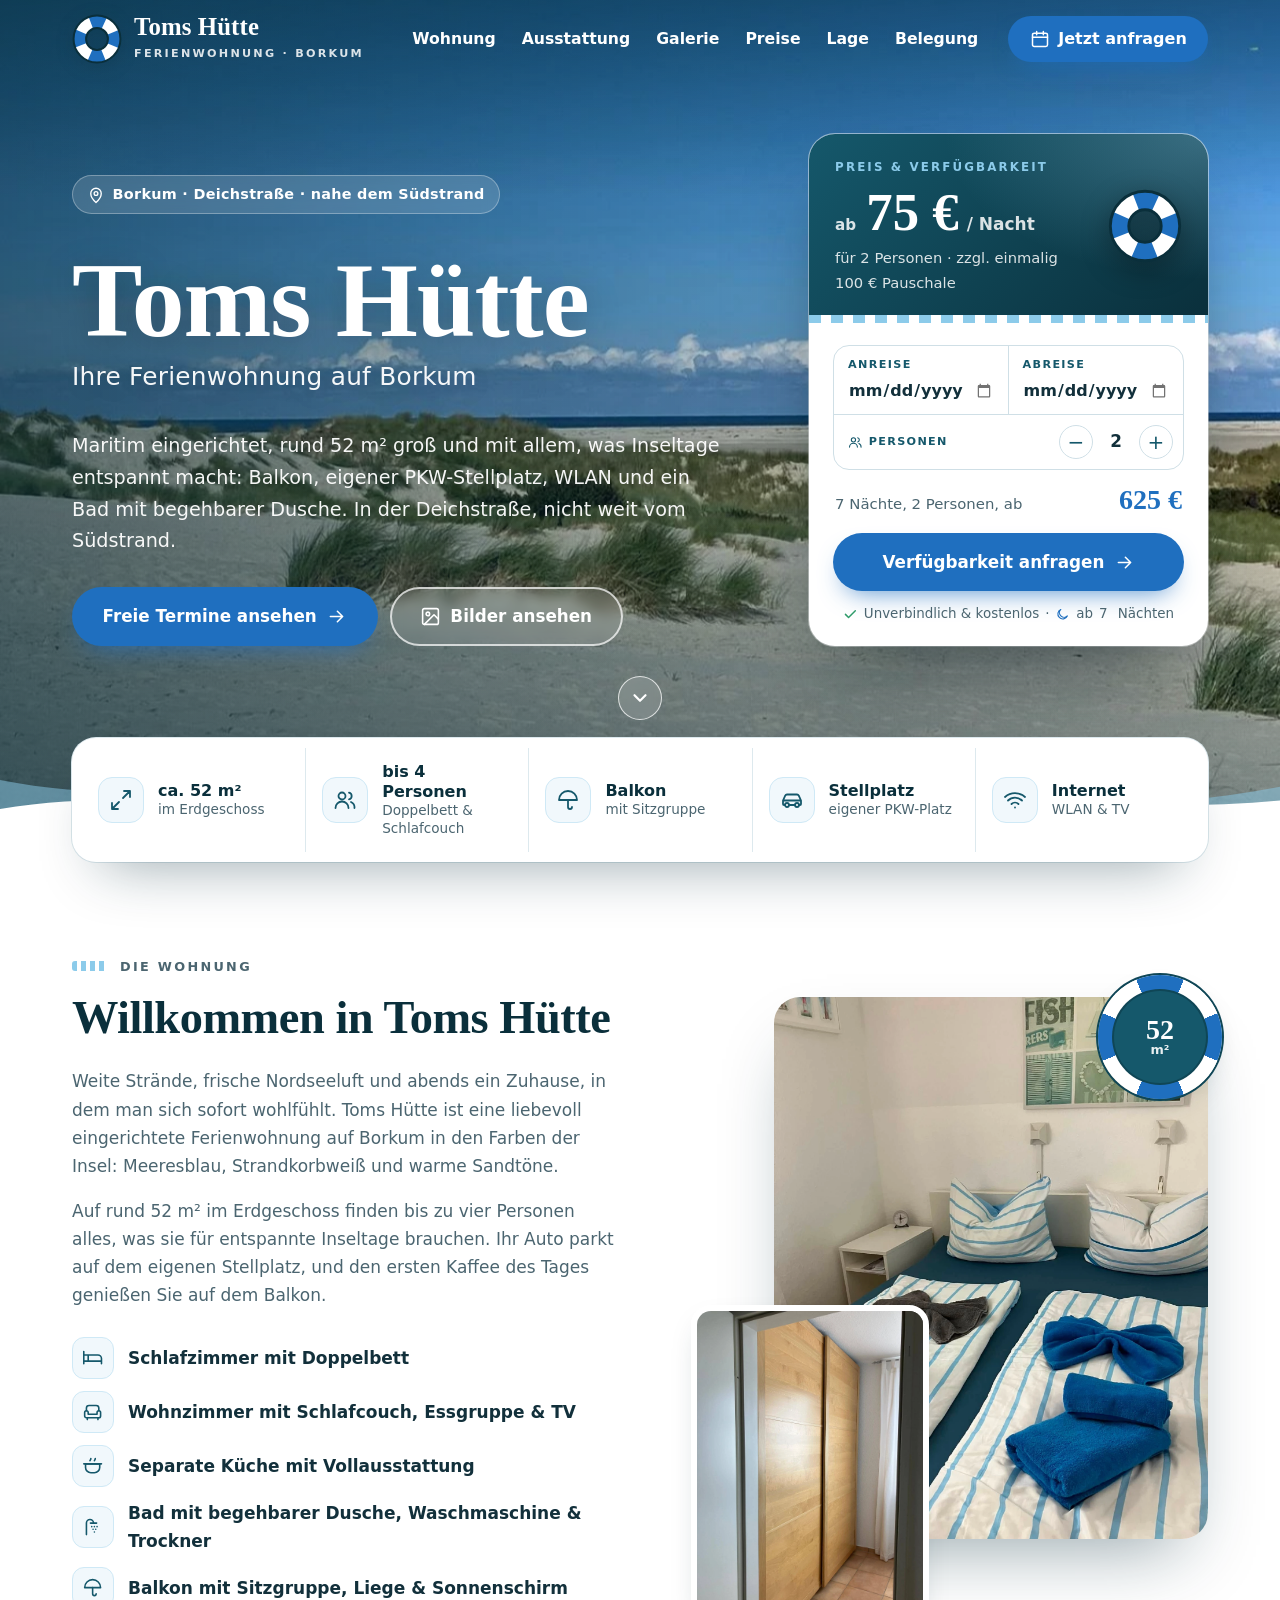
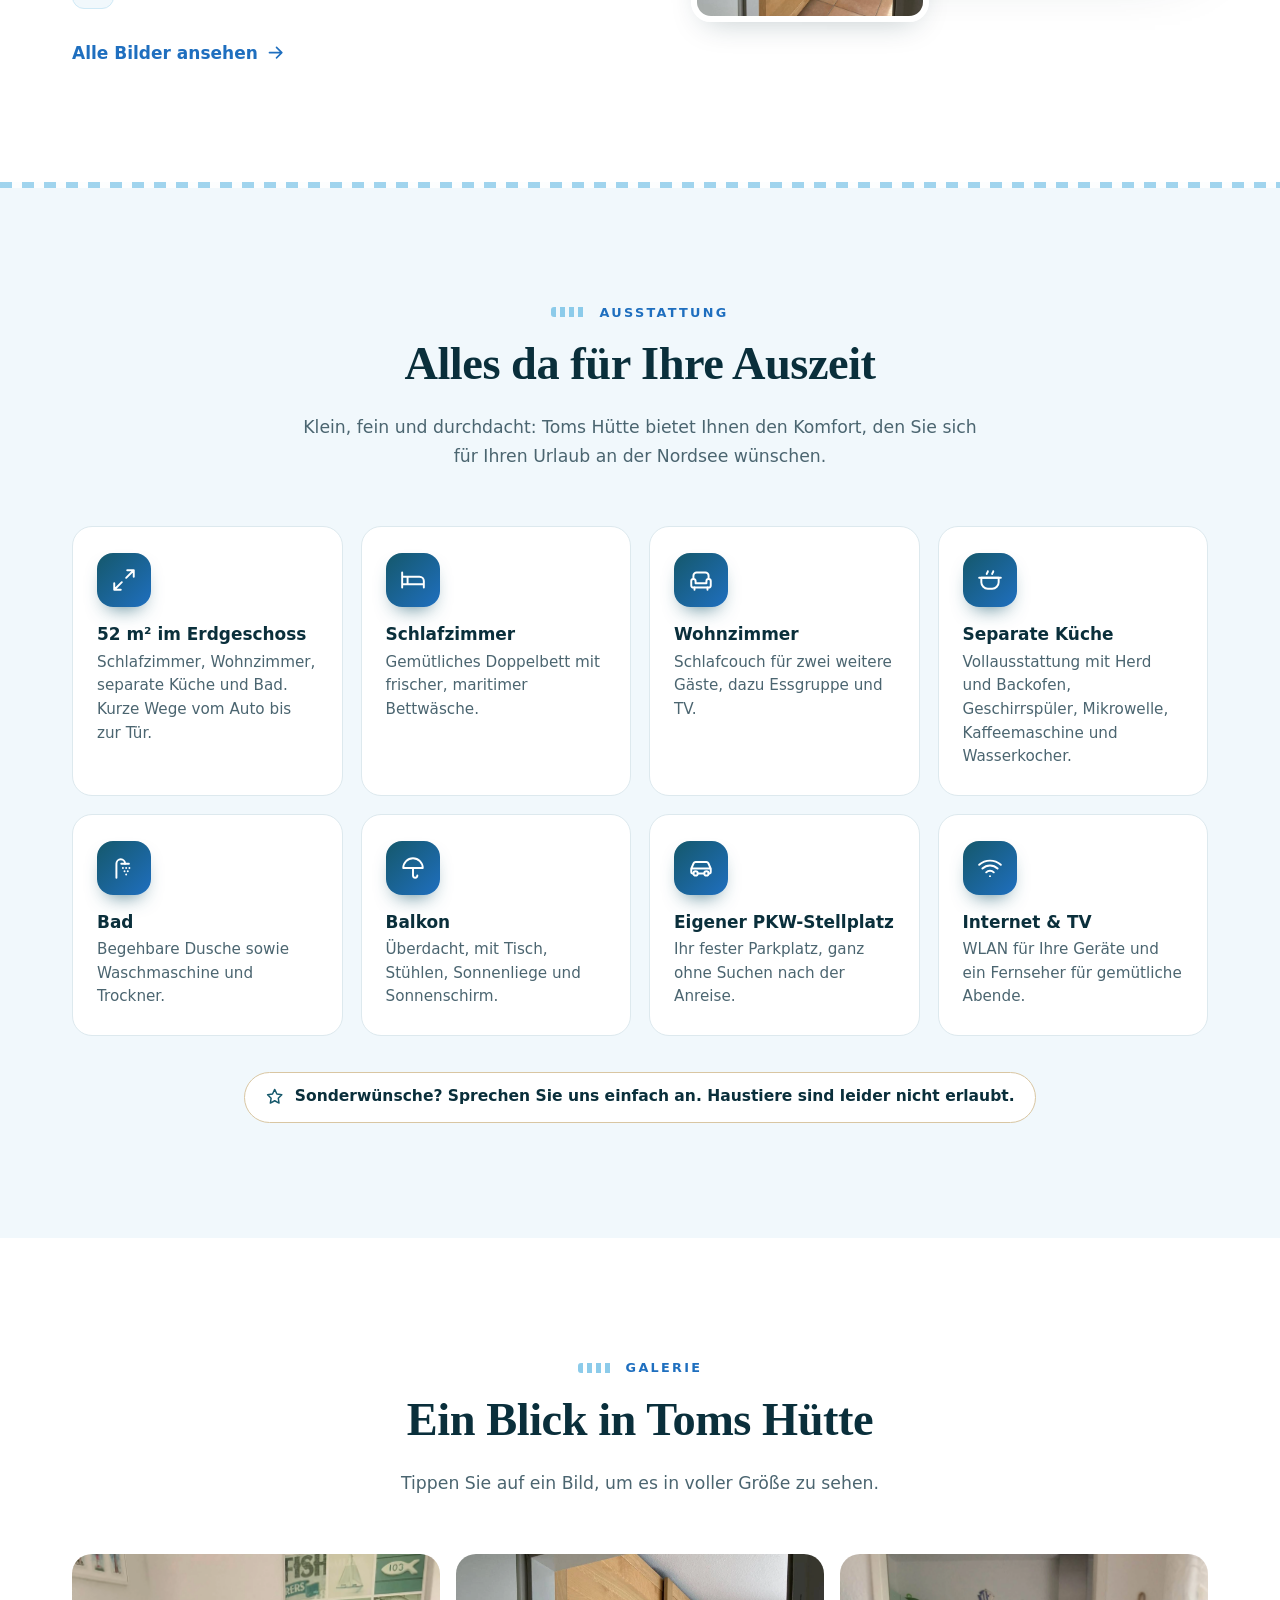
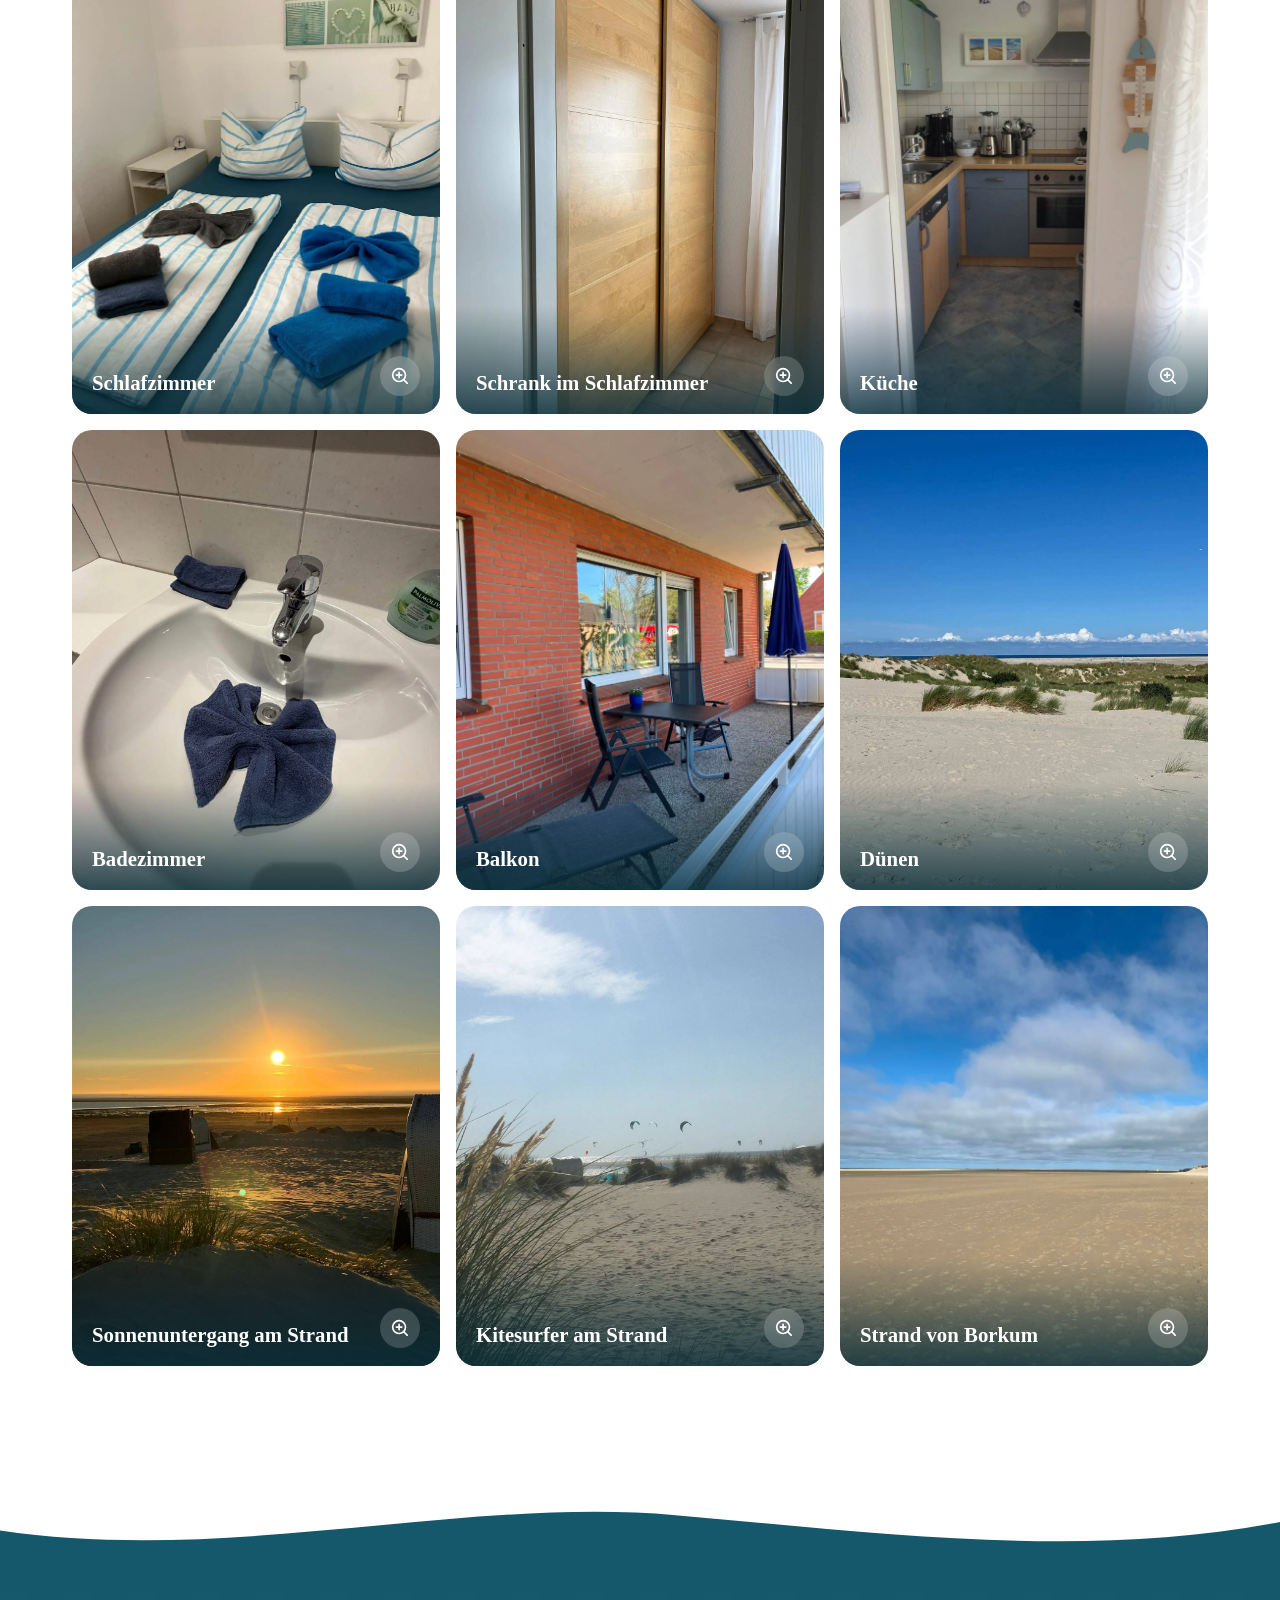
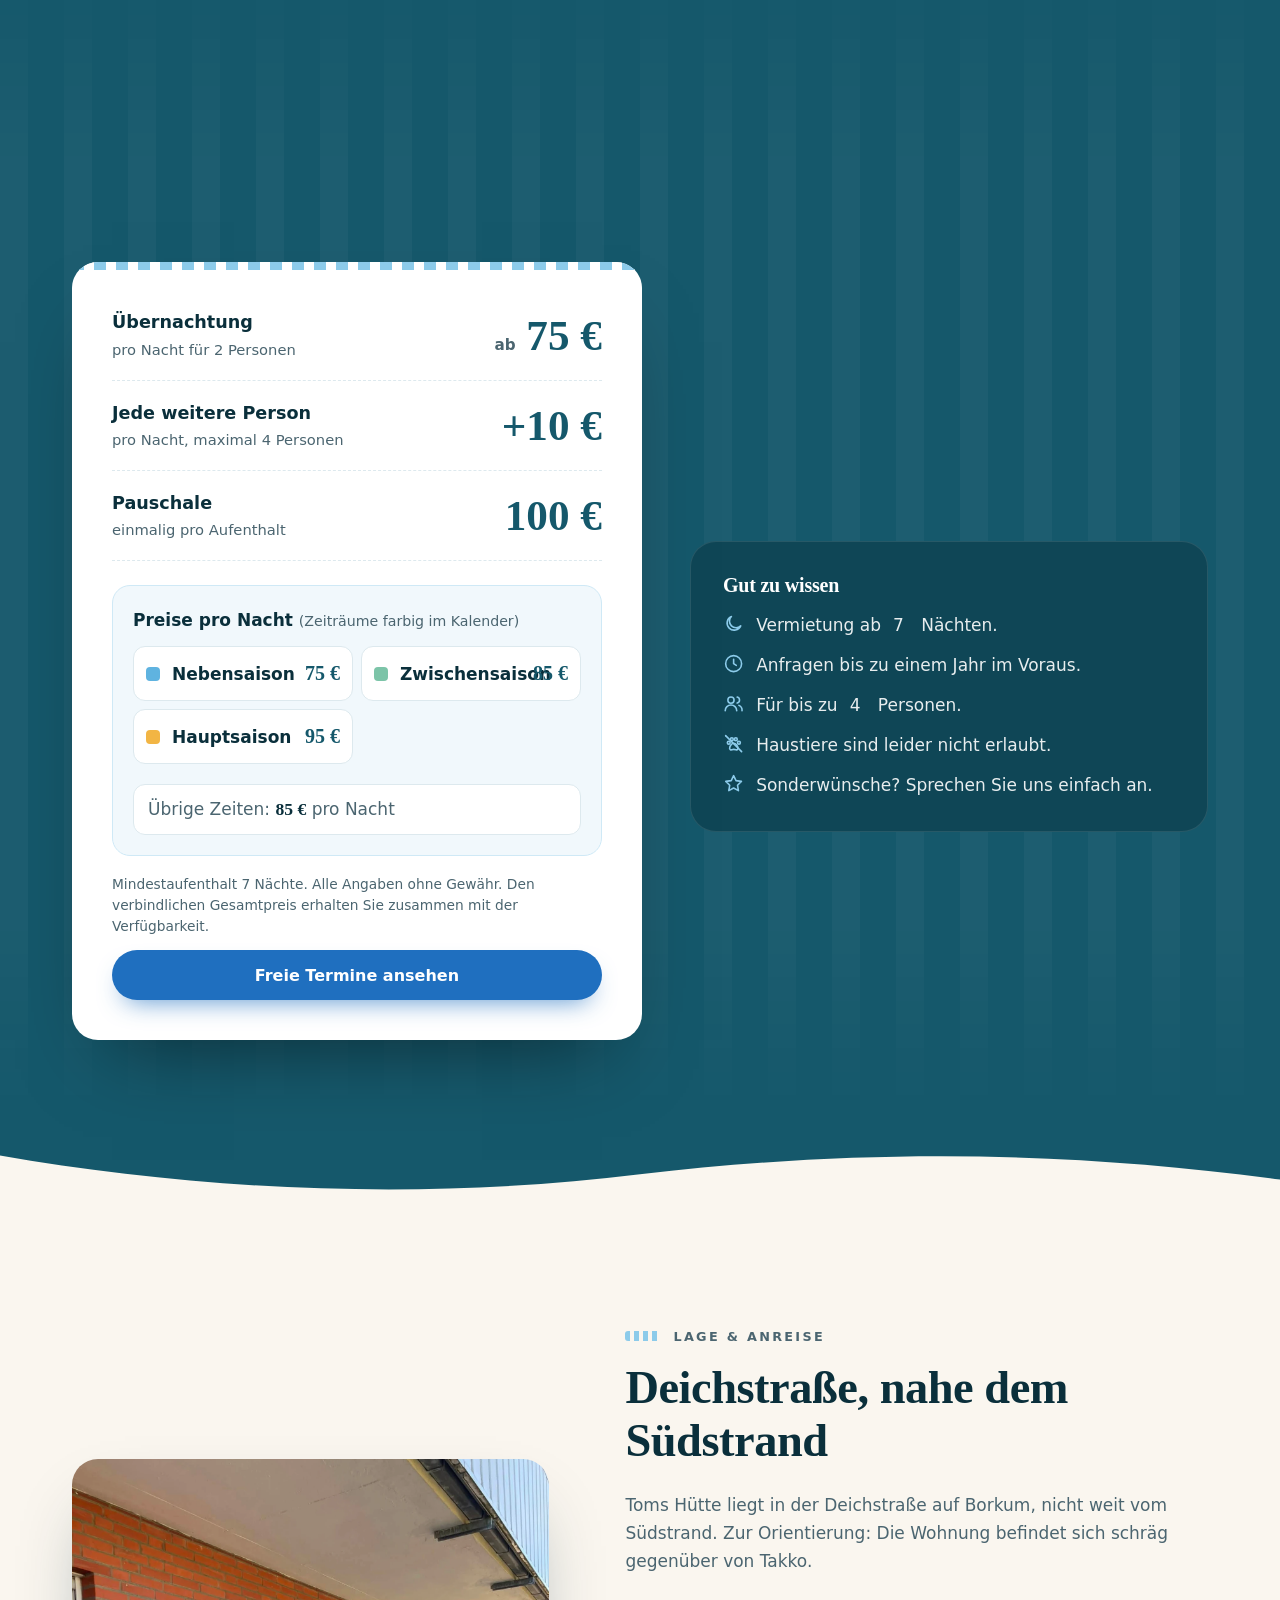
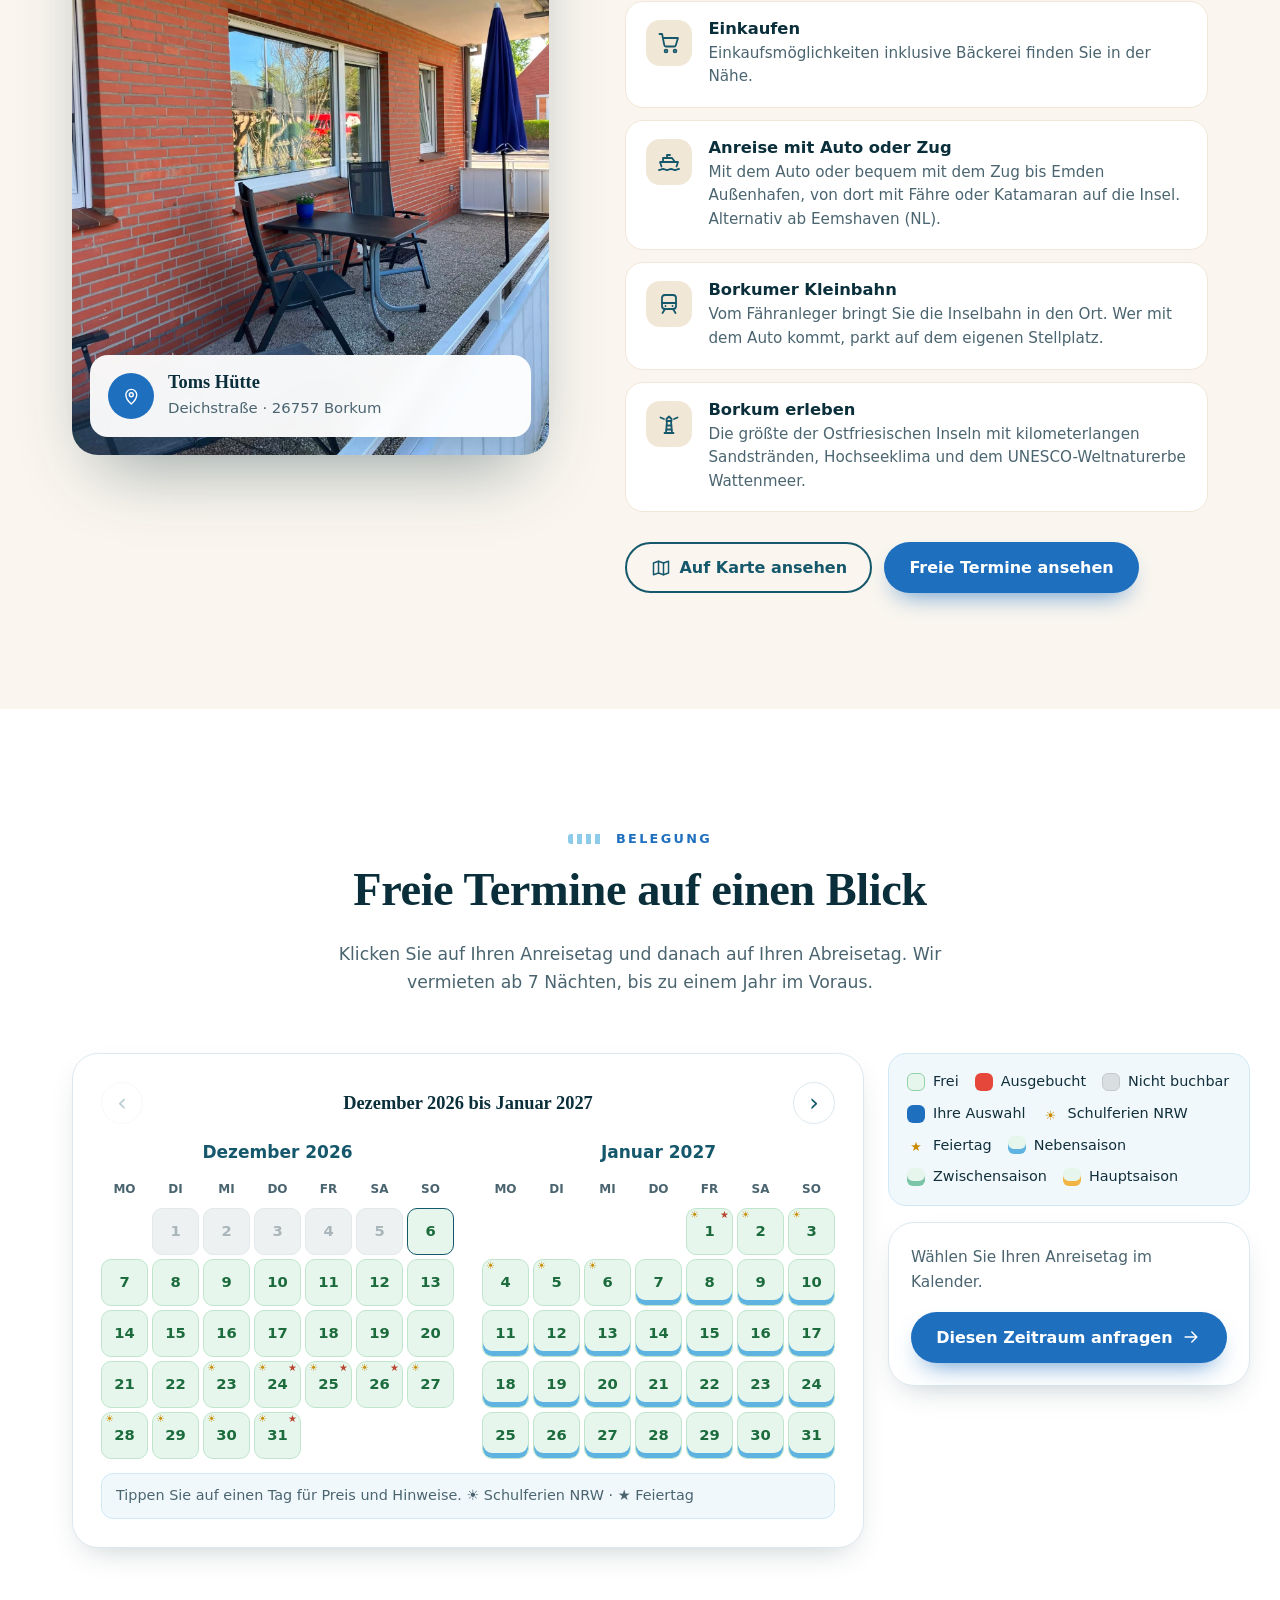
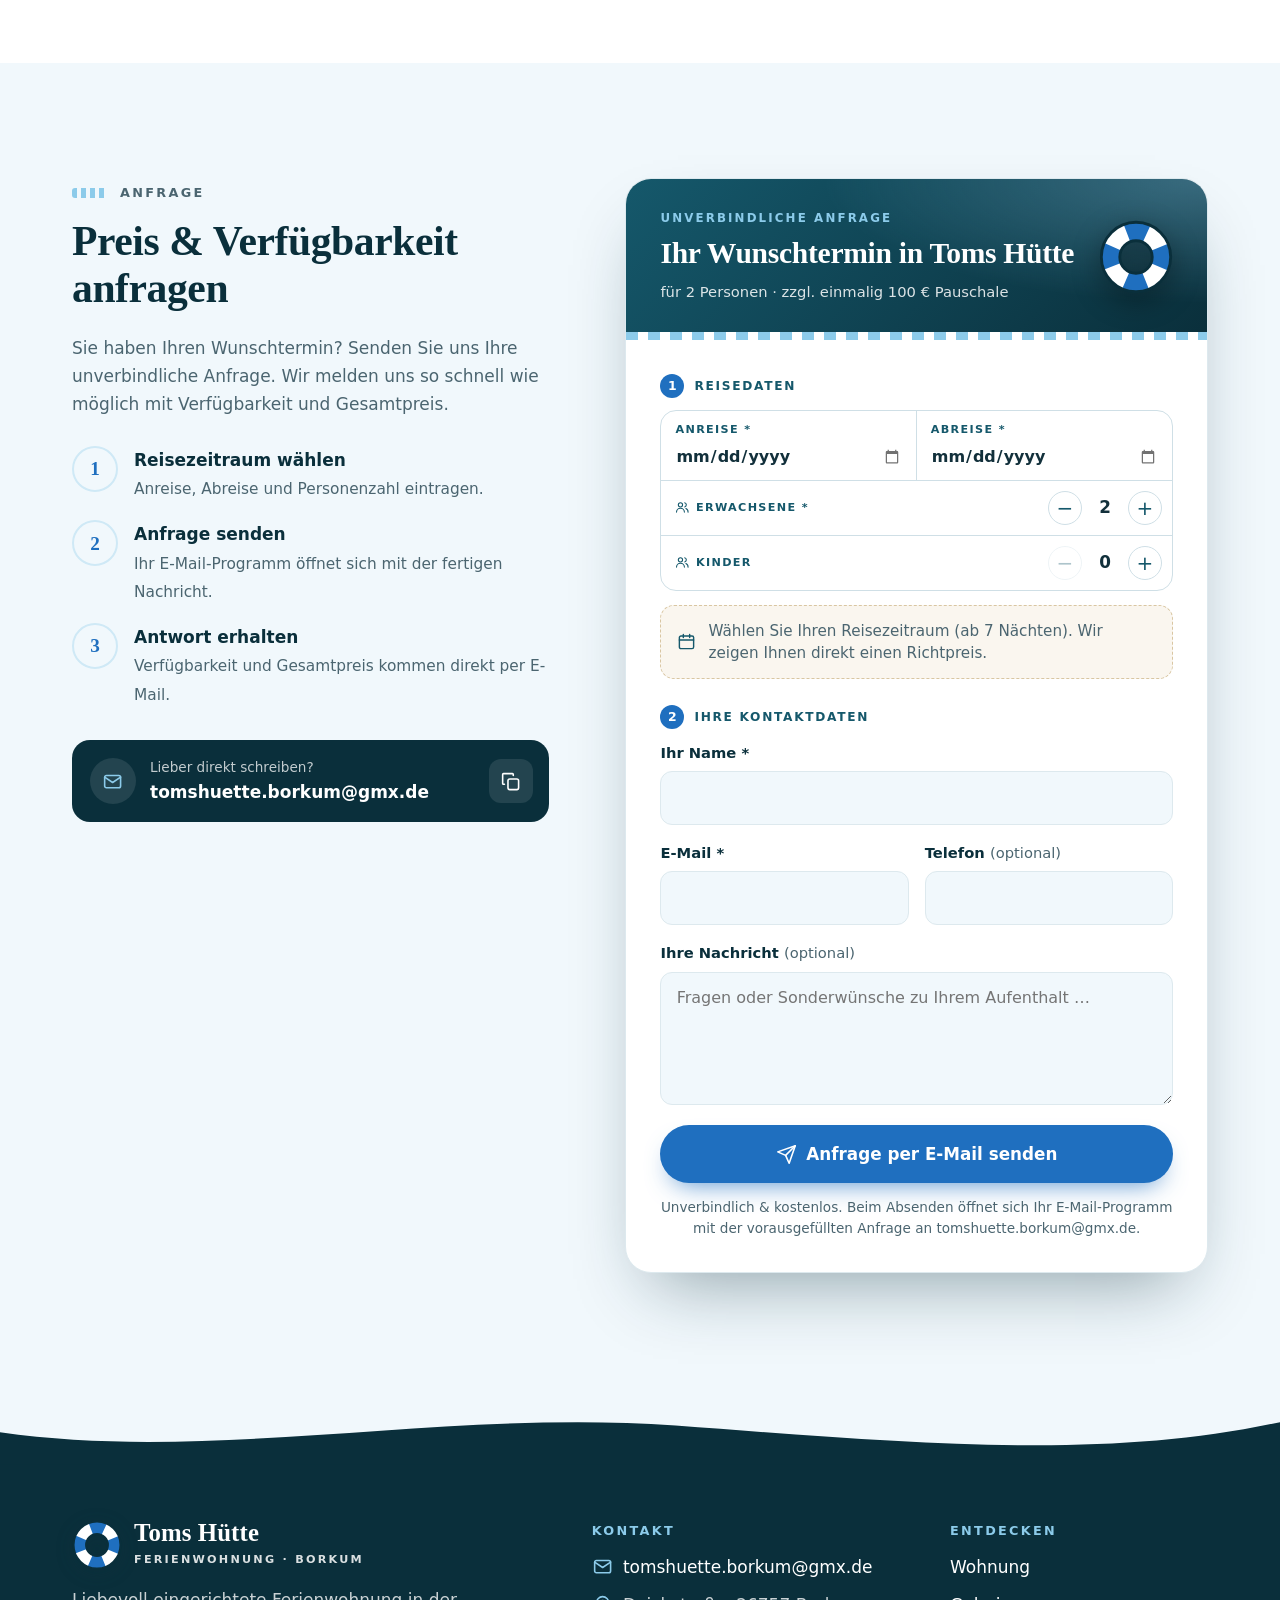
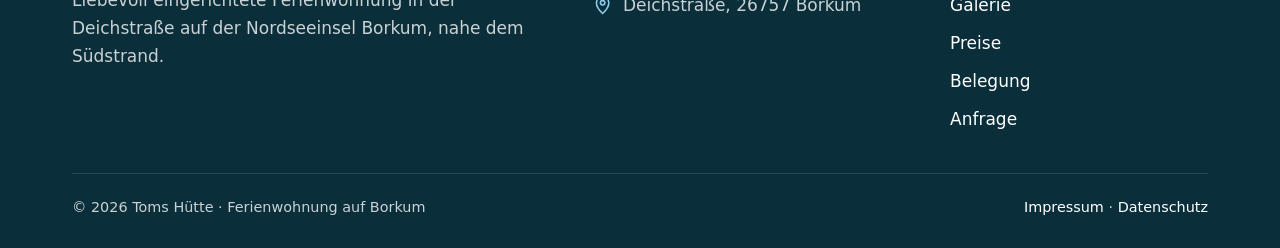
==== commit 4d44f813: "Kalender mit Ferien und Feiertagen, kompakte Preise, Farbtabelle, Handy-Verwaltung - Feiertage Niede" ====
--- a/index.html
+++ b/index.html
@@ -371,7 +371,7 @@
 
           <div class="season-box">
             <div id="season-wrap" hidden>
-              <p class="calc-label">Preise pro Nacht nach Saison</p>
+              <p class="calc-label">Preise pro Nacht <small>(Zeiträume farbig im Kalender)</small></p>
               <ul class="season-list" id="season-list"></ul>
             </div>
             <div id="month-wrap">
@@ -491,6 +491,8 @@
             <span class="lg"><i class="lg-booked"></i>Ausgebucht</span>
             <span class="lg"><i class="lg-blocked"></i>Nicht buchbar</span>
             <span class="lg"><i class="lg-sel"></i>Ihre Auswahl</span>
+            <span class="lg"><b class="lg-icon">☀&#xFE0E;</b>Schulferien NRW</span>
+            <span class="lg"><b class="lg-icon">★</b>Feiertag</span>
           </div>
 
           <div class="selection-card">
--- a/css/style.css
+++ b/css/style.css
@@ -1596,3 +1596,33 @@
 .cal-day.is-off { background: #eef1f2; border-color: #e3e8ea; color: #a9b5ba; }
 .cal-day.is-off.is-booked { background: #f3c9c5; border-color: #f3c9c5; color: var(--white); }
 .lg-blocked { background: #d9dee1; border: 1.5px solid #c3cacd; }
+
+/* Kalender: Symbole für Ferien und Feiertage, Infozeile */
+.cal-day { position: relative; }
+.cal-mark { position: absolute; top: 1px; font-style: normal; font-size: .62rem; line-height: 1; pointer-events: none; }
+.cal-mark--ferien { left: 3px; color: #c98a00; }
+.cal-mark--holiday { right: 3px; color: #b8452f; }
+.cal-day.is-booked .cal-mark, .cal-day.is-start .cal-mark, .cal-day.is-end .cal-mark { color: var(--white); }
+.cal-day[aria-disabled="true"] { cursor: default; }
+.cal-day[aria-disabled="true"]:hover { transform: none; border-color: #e3e8ea; }
+.cal-info { margin: 14px 0 0; padding: 10px 14px; border-radius: 12px; background: var(--sky-50); border: 1px solid var(--sky-200); font-size: .9rem; color: var(--ink-soft); min-height: 2.6em; }
+.lg-icon { display: inline-grid; place-items: center; width: 18px; height: 18px; font-size: .8rem; color: #c98a00; }
+.lg:last-child .lg-icon { color: #b8452f; }
+
+/* Zusatzkosten als Info zum Aufklappen */
+.extras-info { padding: 14px 0; border-bottom: 1px dashed var(--line); }
+.extras-info summary { display: flex; align-items: center; justify-content: space-between; gap: 12px; cursor: pointer; list-style: none; }
+.extras-info summary::-webkit-details-marker { display: none; }
+.extras-info summary > span:first-child { display: flex; flex-direction: column; }
+.info-btn { display: grid; place-items: center; width: 30px; height: 30px; flex: none; border-radius: 50%; border: 1.5px solid var(--blue); color: var(--blue); font-family: var(--font-serif); font-weight: 700; font-style: italic; transition: background-color .2s, color .2s; }
+.extras-info[open] .info-btn { background: var(--blue); color: var(--white); }
+.extras-info ul { list-style: none; margin: 12px 0 0; padding: 12px 14px; border-radius: 12px; background: var(--sky-50); display: grid; gap: 8px; }
+.extras-info li { display: flex; justify-content: space-between; gap: 12px; font-size: .95rem; }
+.extras-info li small { color: var(--ink-soft); }
+
+/* Kompakte Preisstufen */
+.season-list { grid-template-columns: repeat(auto-fit, minmax(150px, 1fr)); }
+.season-list li { padding: 10px 12px; }
+.month-grid:has(.rest-price) { display: block; }
+.rest-price { margin: 0; padding: 10px 14px; border-radius: 12px; background: var(--white); border: 1px solid var(--line); color: var(--ink-soft); }
+.rest-price b { color: var(--petrol-900); font-family: var(--font-serif); font-size: 1.1rem; }
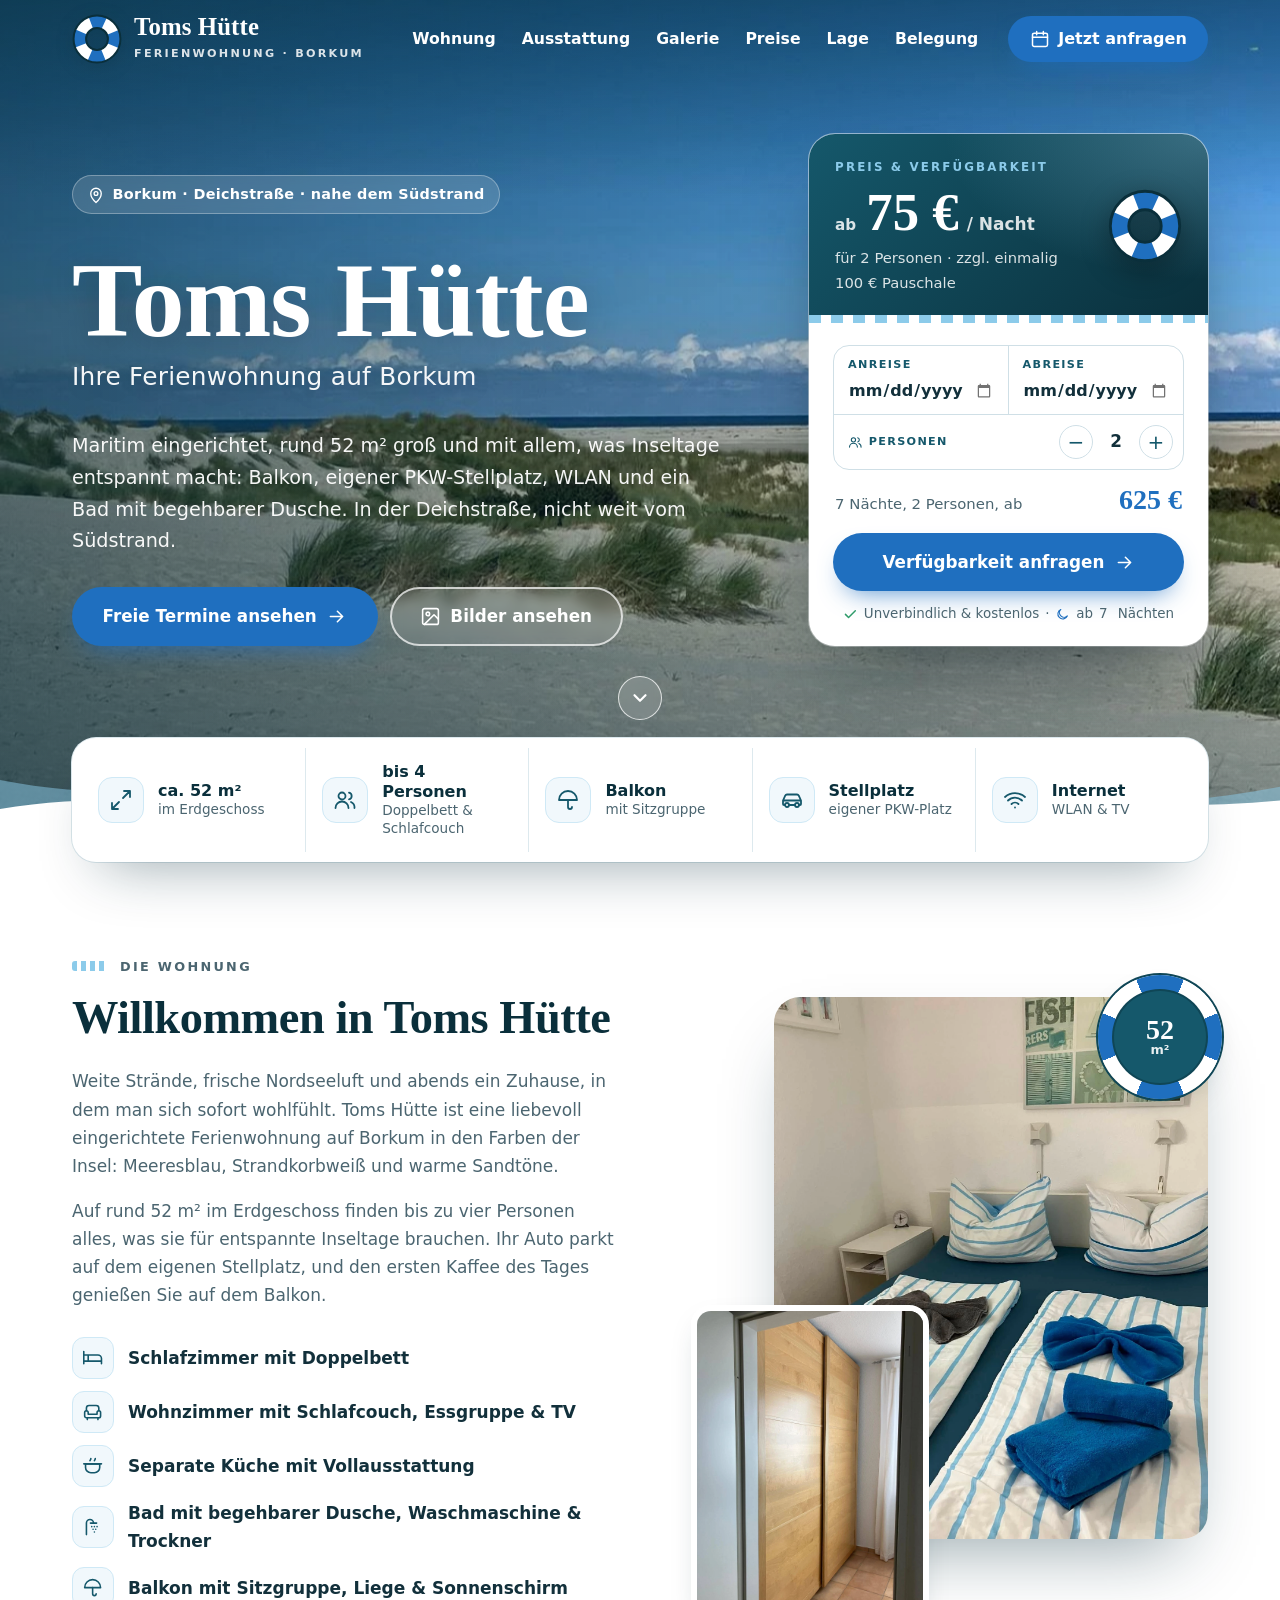
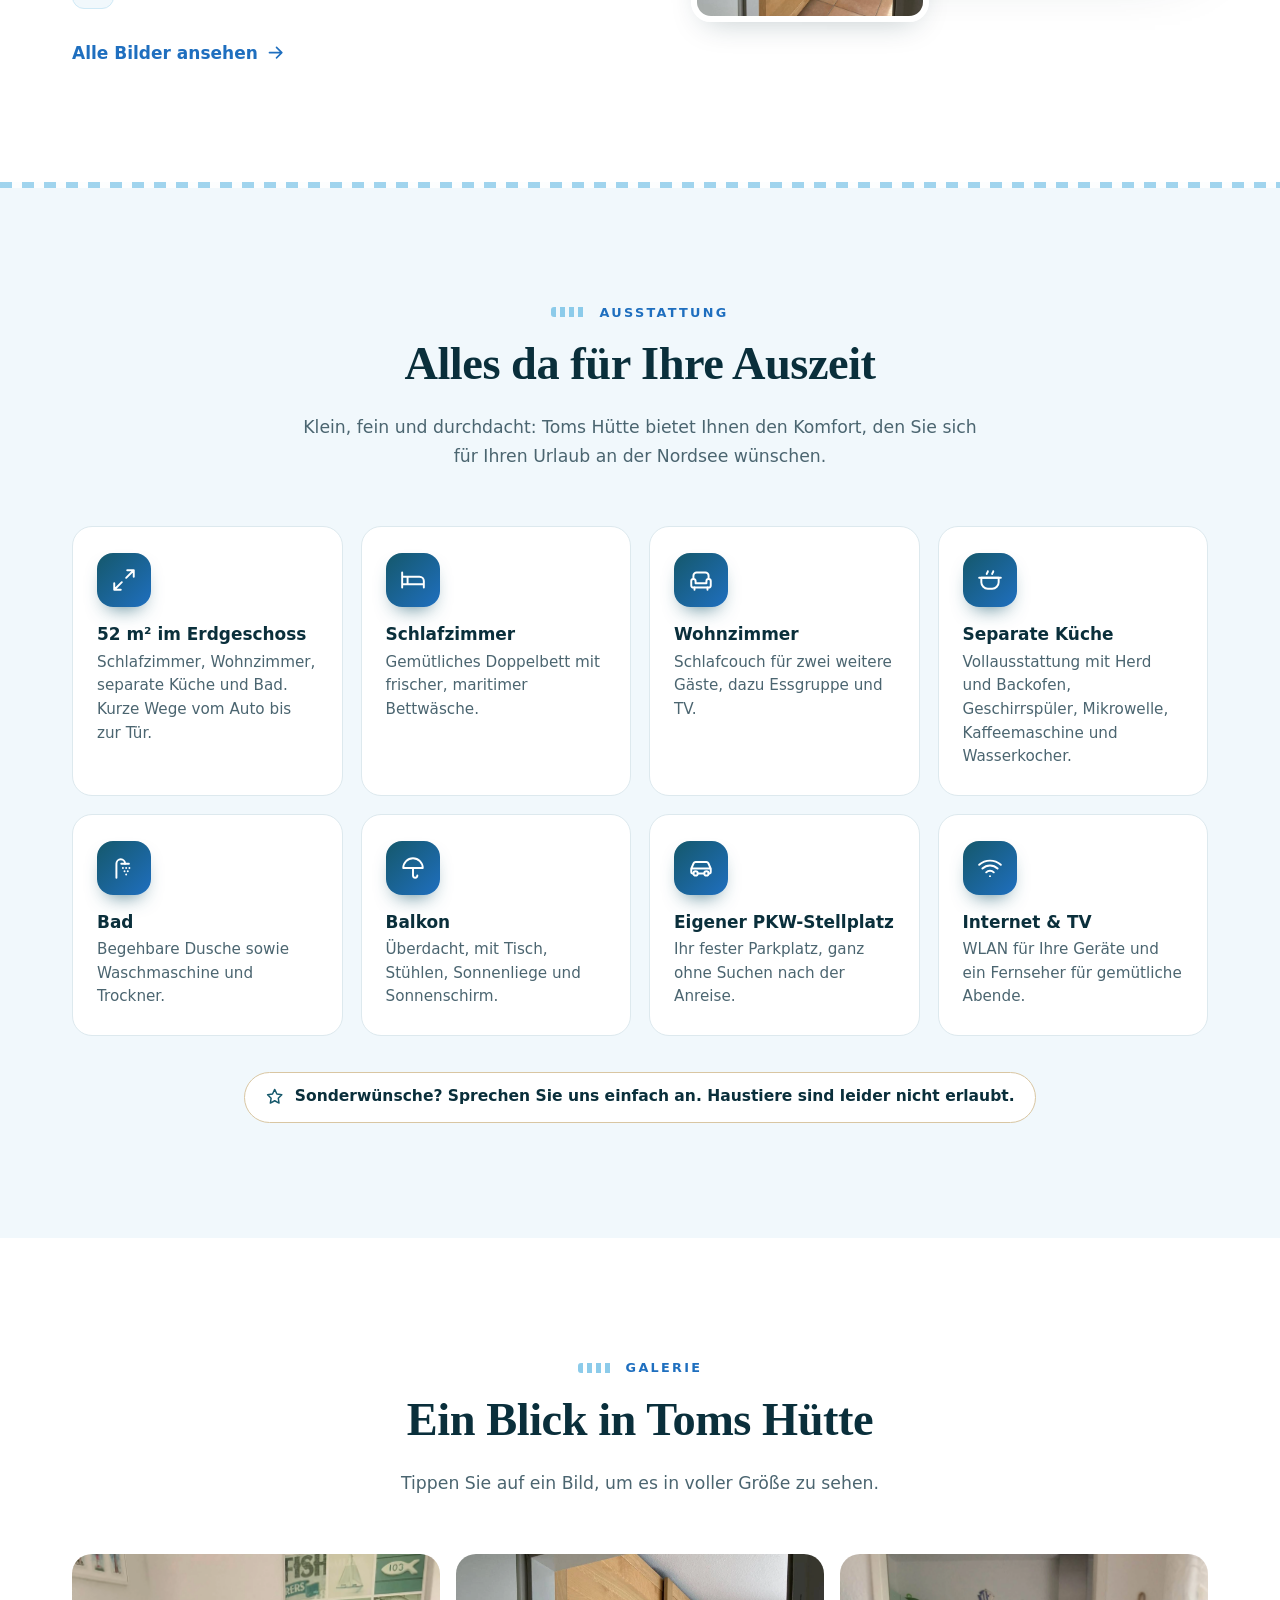
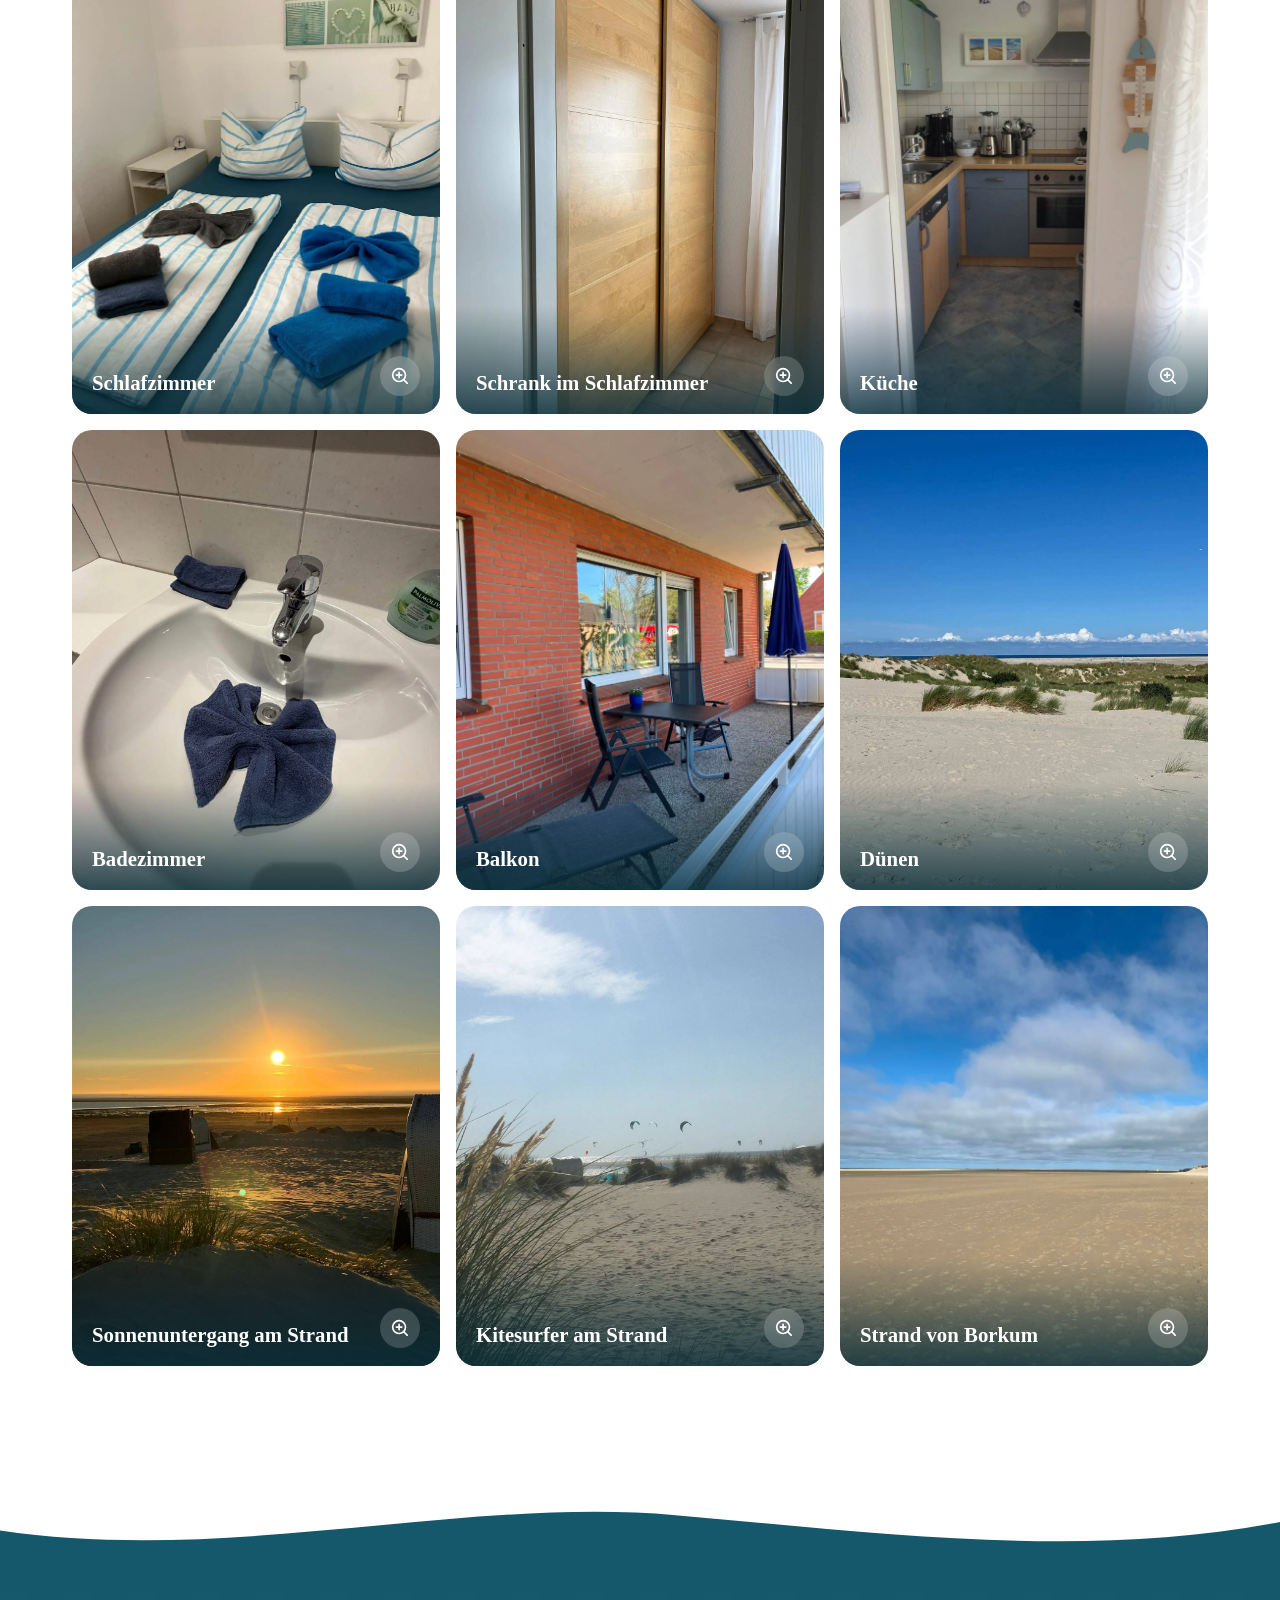
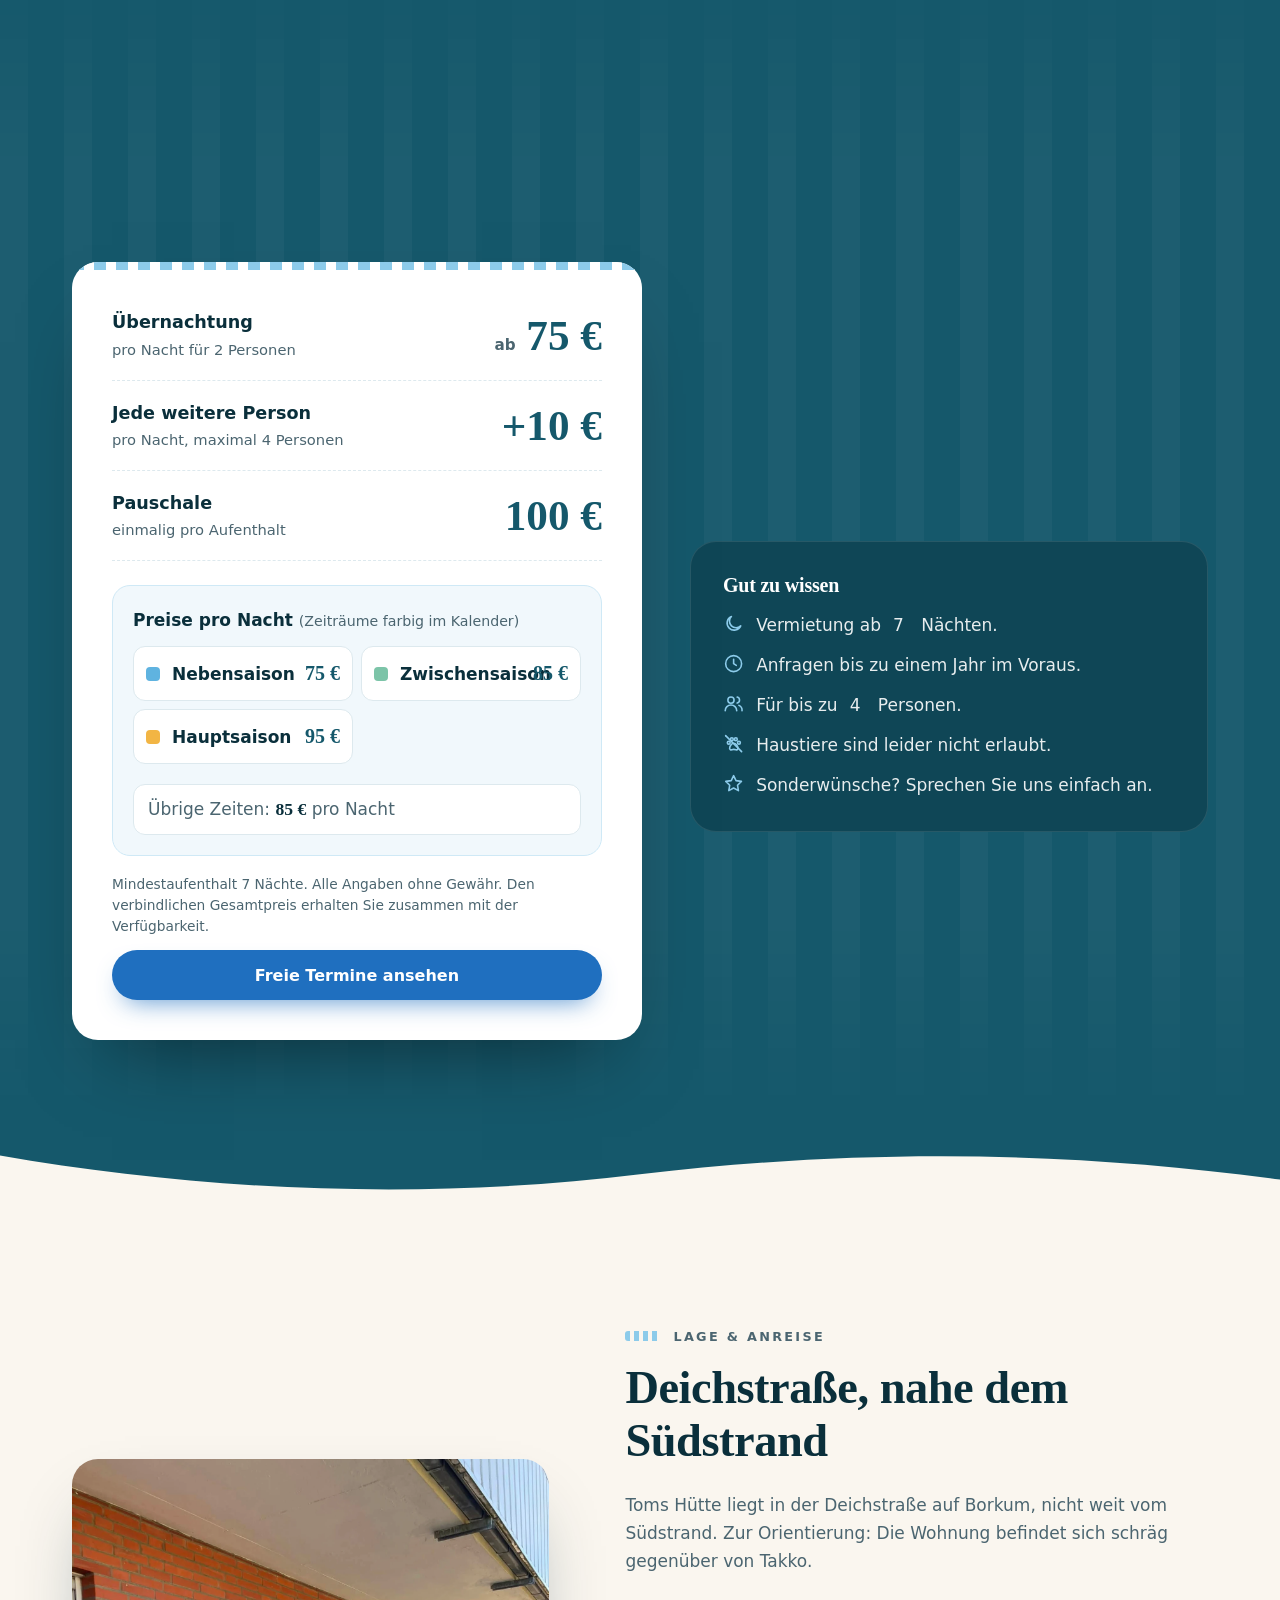
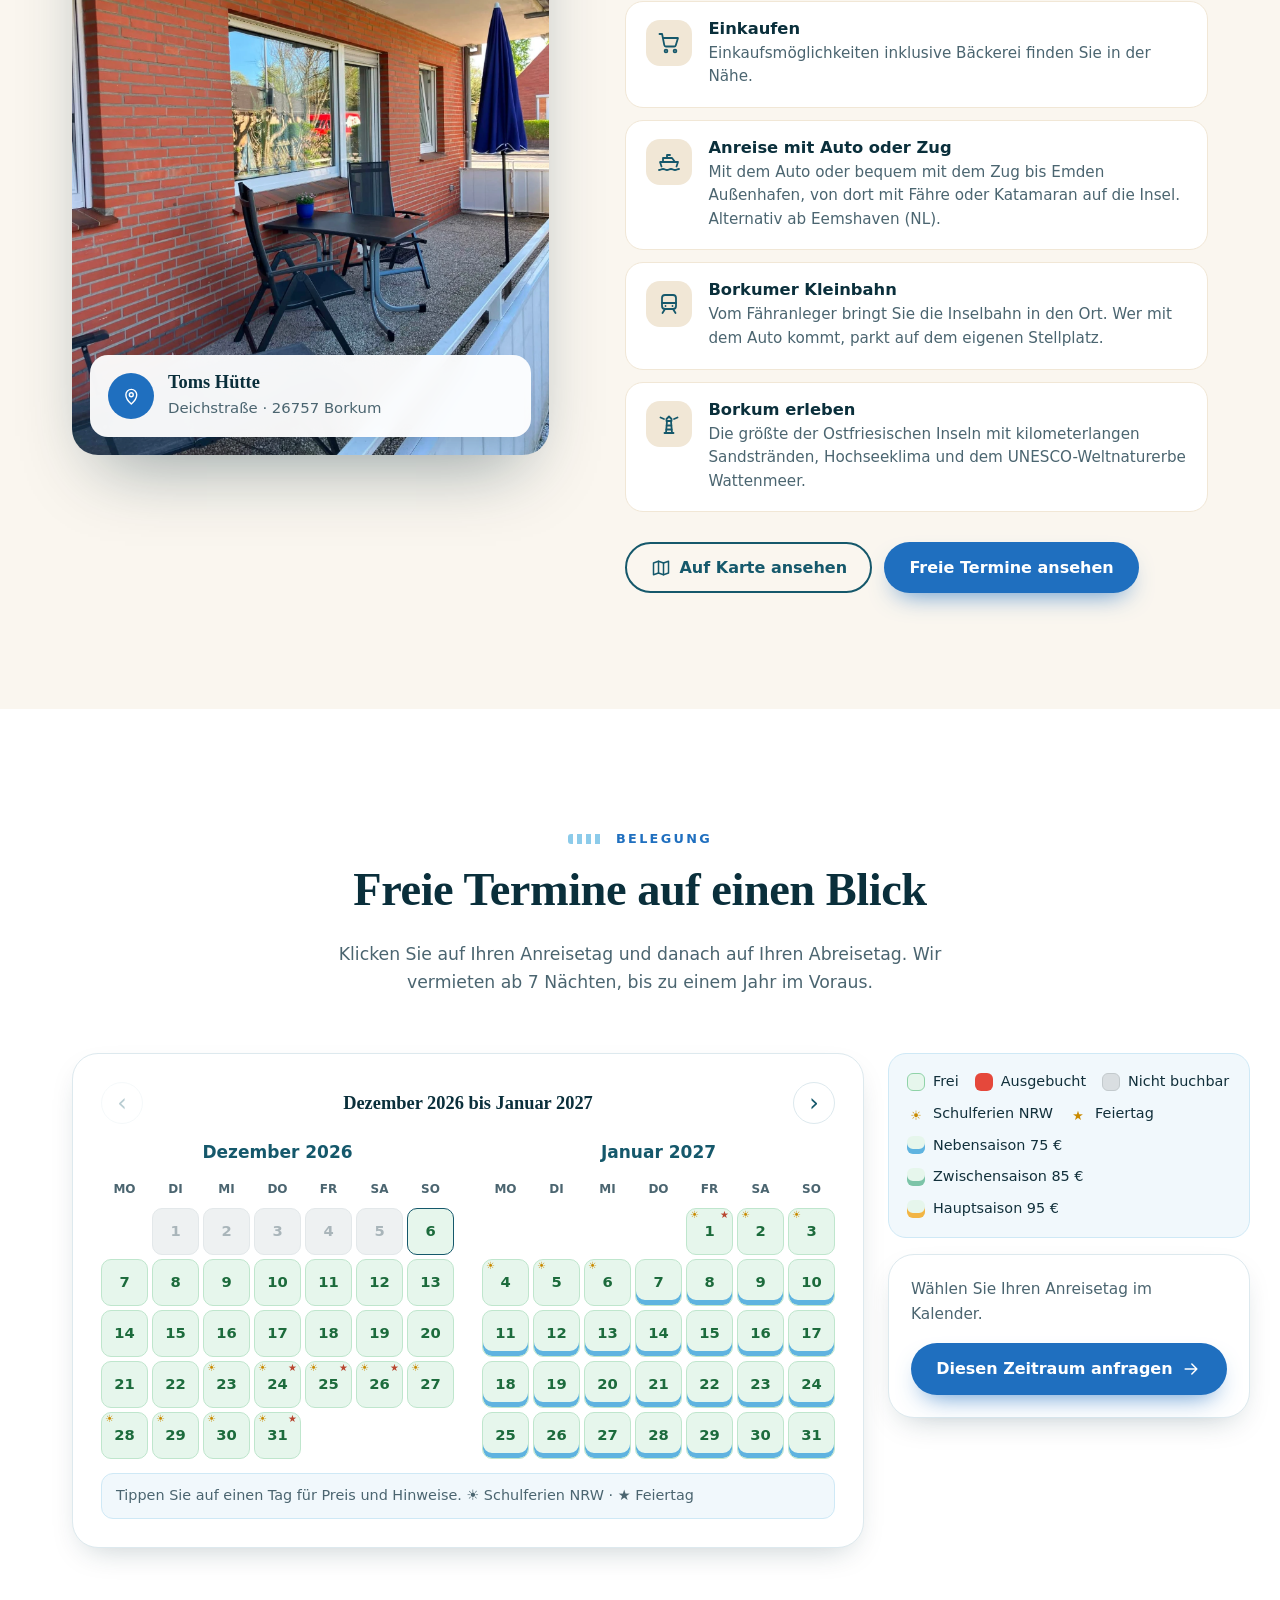
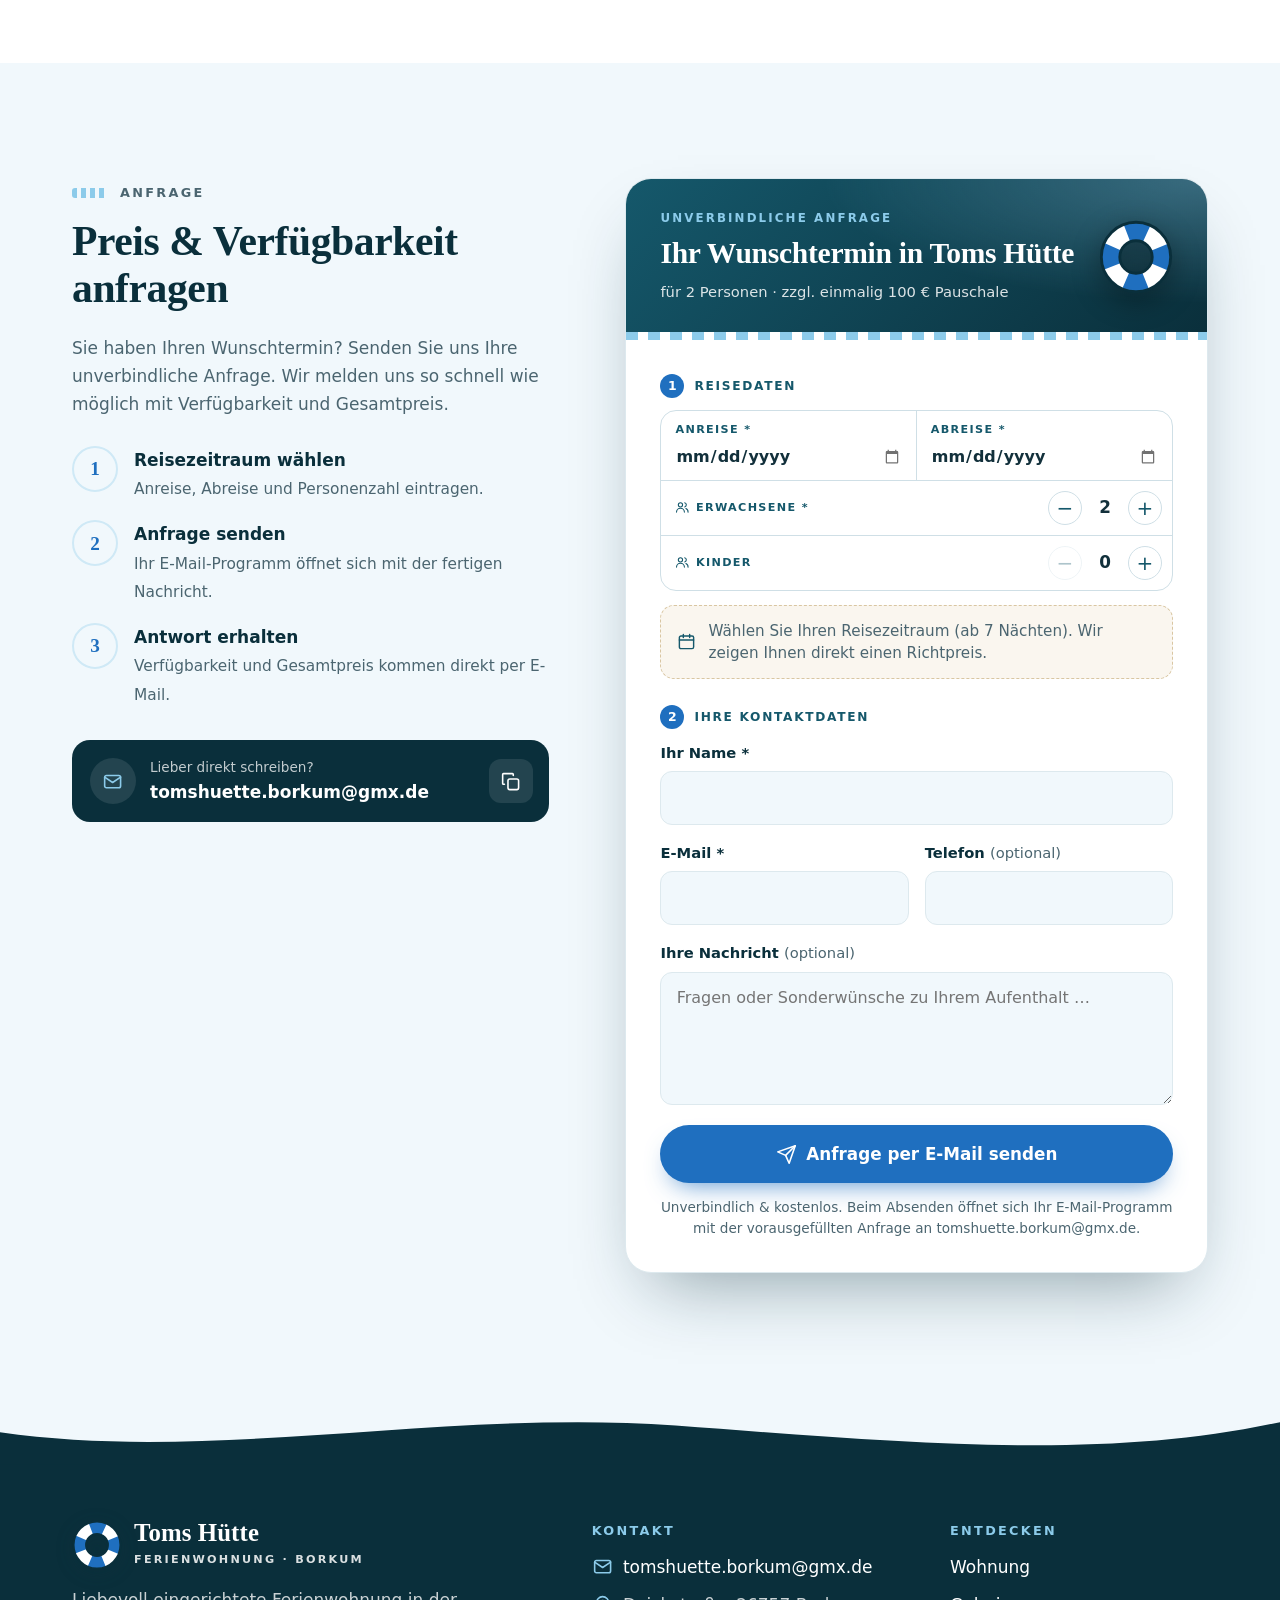
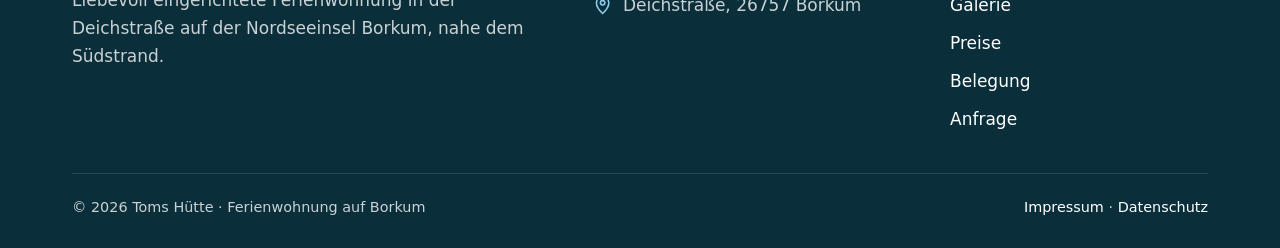
==== commit 7f0756d3: "Eine Farbe = eine Saison: Legende mit Preis, Farbtabelle mit Saisonnamen Co-Authored-By: Claude Opus" ====
--- a/index.html
+++ b/index.html
@@ -490,7 +490,6 @@
             <span class="lg"><i class="lg-free"></i>Frei</span>
             <span class="lg"><i class="lg-booked"></i>Ausgebucht</span>
             <span class="lg"><i class="lg-blocked"></i>Nicht buchbar</span>
-            <span class="lg"><i class="lg-sel"></i>Ihre Auswahl</span>
             <span class="lg"><b class="lg-icon">☀&#xFE0E;</b>Schulferien NRW</span>
             <span class="lg"><b class="lg-icon">★</b>Feiertag</span>
           </div>
